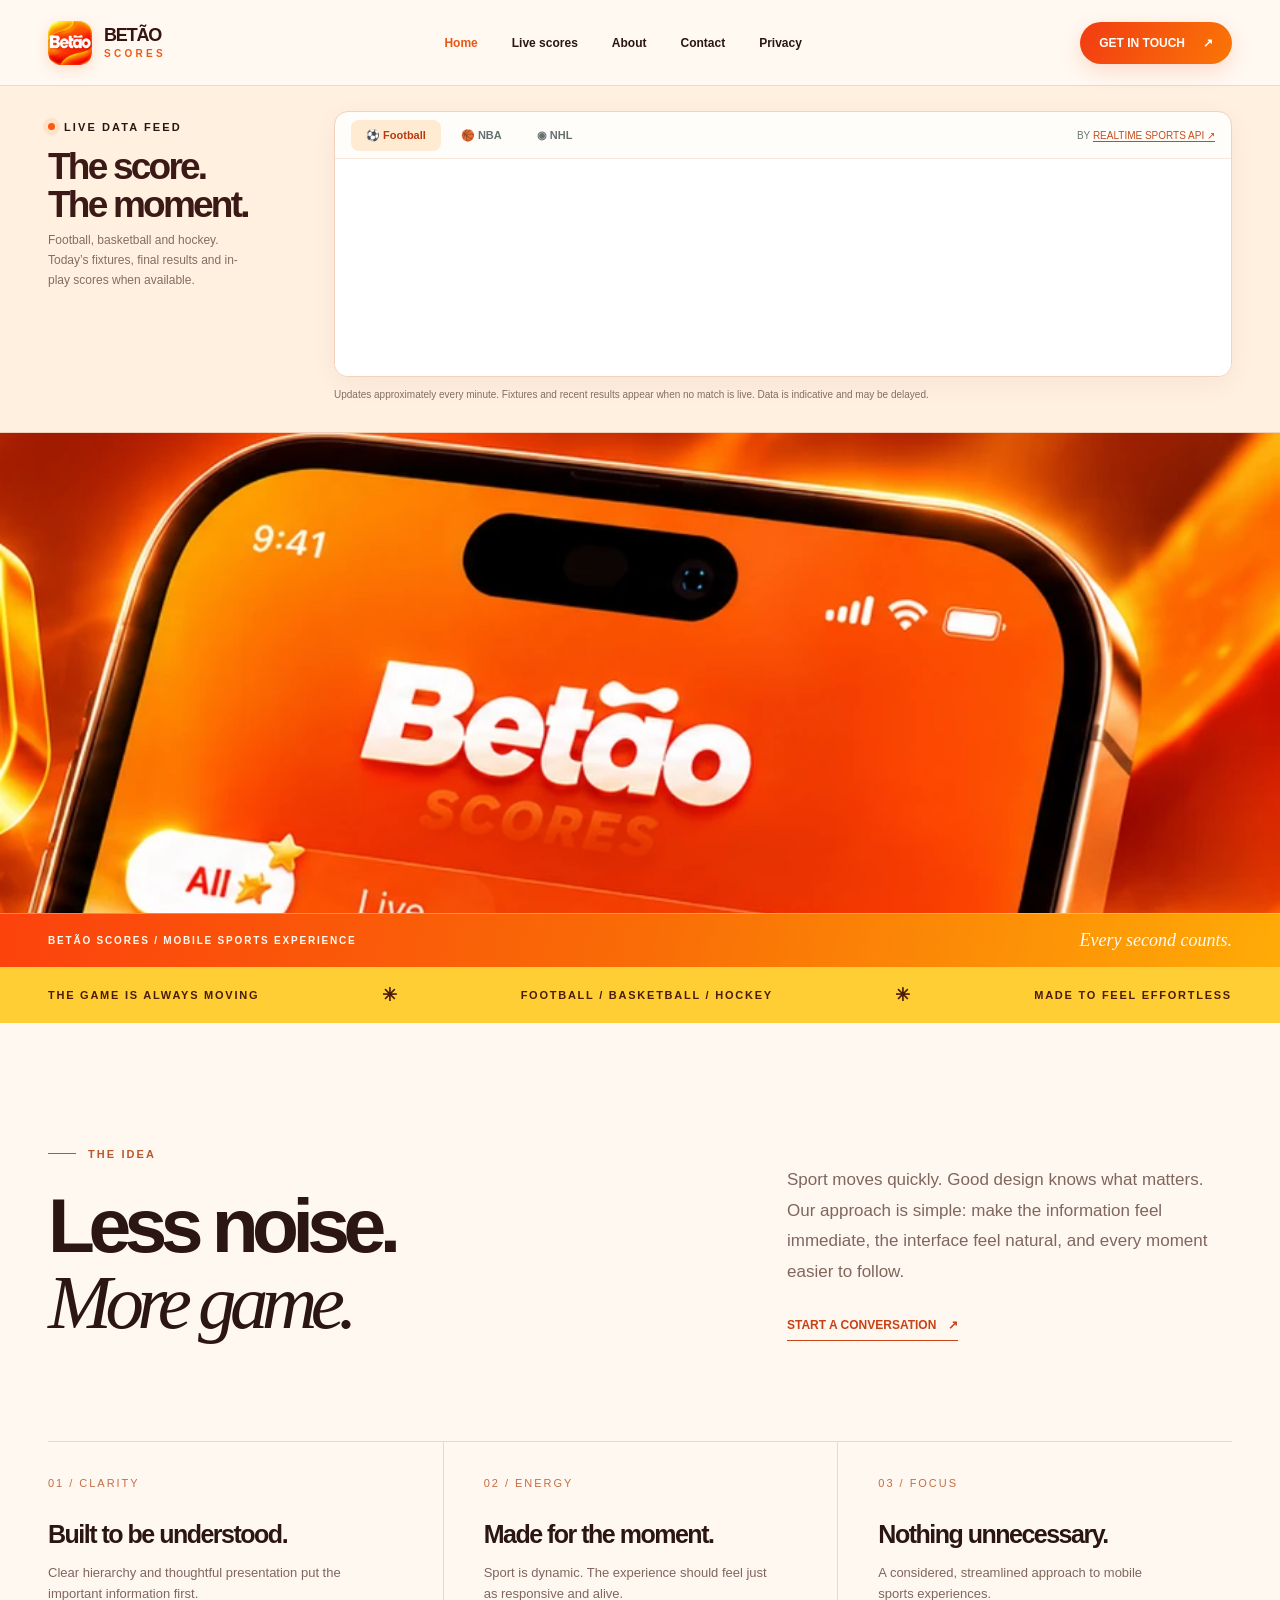
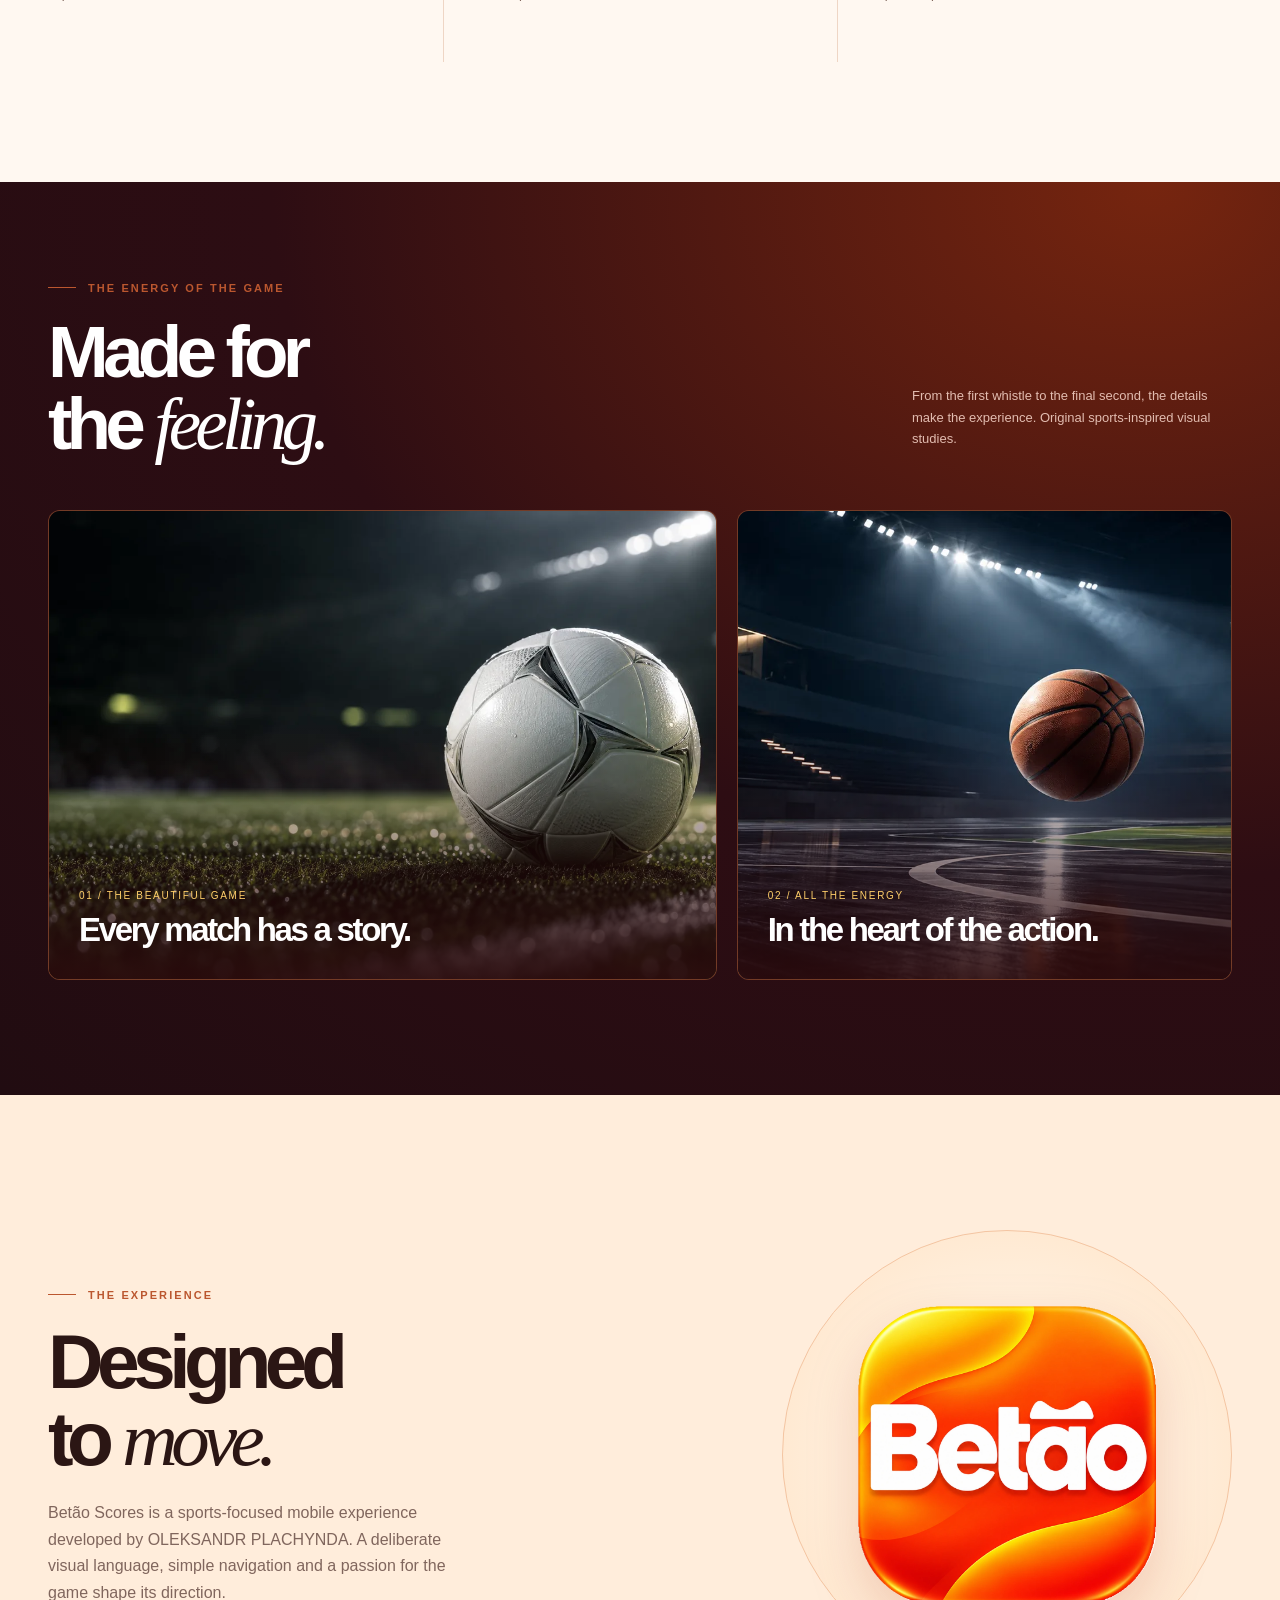
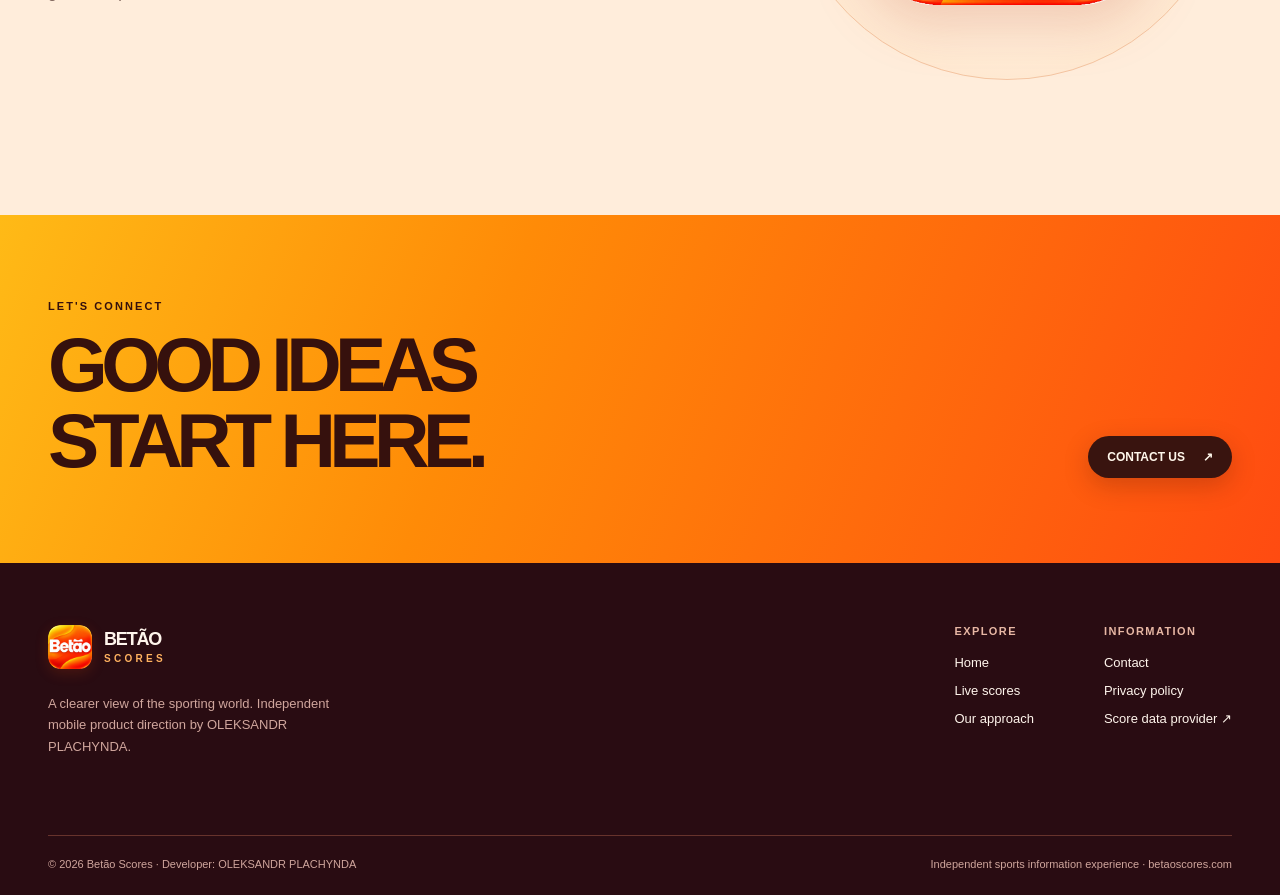
==== index.html @ 9a90d09e "Add files via upload" ====
<!DOCTYPE html>

<html lang="en"><head><meta charset="utf-8"/><meta content="width=device-width,initial-scale=1" name="viewport"/><meta content="#fff5e8" name="theme-color"/><meta content="Betão Scores is a mobile-first sports information experience. Follow football, basketball and hockey scores in a clean, considered interface." name="description"/><meta content="website" property="og:type"/><meta content="Betão Scores — Every Second Counts" property="og:title"/><meta content="Betão Scores is a mobile-first sports information experience. Follow football, basketball and hockey scores in a clean, considered interface." property="og:description"/><meta content="promo-banner.webp" property="og:image"/><title>Betão Scores — Every Second Counts</title><link href="favicon.png" rel="icon" type="image/png"/><link href="apple-touch-icon.png" rel="apple-touch-icon"/><link href="styles.css" rel="stylesheet"/><script>document.documentElement.classList.add('js-ready')</script><script defer="" src="main.js"></script></head><body><header class="header"><div class="container header-inner"><a aria-label="Betão Scores home" class="brand" href="index.html"><span aria-hidden="true" class="brand-symbol brand-symbol-image"><img alt="" height="44" src="app-icon.webp" width="44"/></span><span class="brand-text">BETÃO<small>SCORES</small></span></a><nav aria-label="Main navigation" class="nav" id="site-nav"><a aria-current="page" href="index.html">Home</a><a href="index.html#live">Live scores</a><a href="index.html#about">About</a><a href="contact.html">Contact</a><a href="privacy.html">Privacy</a></nav><a class="pill-link" href="contact.html">GET IN TOUCH <span aria-hidden="true">↗</span></a><button aria-controls="site-nav" aria-expanded="false" aria-label="Toggle navigation" class="mobile-toggle" type="button">☰</button></div></header><main><section aria-label="Live sports scores" class="scores-section" id="live"><div class="container score-layout"><div class="score-aside"><div><div class="eyebrow"><span aria-hidden="true" class="live-dot"></span>LIVE DATA FEED</div><h2>The score.<br/>The moment.</h2><p>Football, basketball and hockey. Today’s fixtures, final results and in-play scores when available.</p></div></div><div><div class="score-widget" data-score-widget=""><div class="score-widget-top"><div aria-label="Choose a sports league" class="score-tabs" role="group"><button aria-pressed="true" class="score-tab" data-league="football" type="button">⚽ Football</button><button aria-pressed="false" class="score-tab" data-league="basketball" type="button">🏀 NBA</button><button aria-pressed="false" class="score-tab" data-league="hockey" type="button">◉ NHL</button></div><div class="score-provider">BY <a href="https://www.realtimesportsapi.com/" rel="noopener noreferrer" target="_blank">REALTIME SPORTS API ↗</a></div></div><iframe class="score-iframe" loading="eager" referrerpolicy="strict-origin-when-cross-origin" src="https://www.realtimesportsapi.com/embed/scoreboard/premier-league" title="Premier League live scores, fixtures and results"></iframe></div><p class="score-note">Updates approximately every minute. Fixtures and recent results appear when no match is live. Data is indicative and may be delayed.</p></div></div></section><section aria-label="Betão Scores mobile app promotion" aria-labelledby="hero-heading" class="hero hero-branded"><picture class="hero-picture"><source media="(max-width: 600px)" srcset="promo-mobile.webp" type="image/webp"/><img alt="Betão Scores promotional banner with an orange and gold app identity, live football scores on a smartphone, and floating favorite stars" class="hero-banner" fetchpriority="high" height="768" src="promo-banner.webp" width="2048"/></picture><div class="hero-caption"><div class="container hero-caption-inner"><span class="hero-caption-kicker">BETÃO SCORES / MOBILE SPORTS EXPERIENCE</span><span class="hero-caption-text">Every second counts.</span></div></div></section><div class="ticker-strip"><div class="container ticker-inner"><span>THE GAME IS ALWAYS MOVING</span><i aria-hidden="true">✳</i><span>FOOTBALL / BASKETBALL / HOCKEY</span><i aria-hidden="true">✳</i><span>MADE TO FEEL EFFORTLESS</span></div></div><section class="intro" id="about"><div class="container"><div class="intro-grid"><div class="reveal"><div class="eyebrow section-label">THE IDEA</div><h2 class="display-title">Less noise.<br/><em>More game.</em></h2></div><div class="intro-copy reveal"><p>Sport moves quickly. Good design knows what matters. Our approach is simple: make the information feel immediate, the interface feel natural, and every moment easier to follow.</p><a class="text-link" href="contact.html">START A CONVERSATION <span aria-hidden="true">↗</span></a></div></div><div class="feature-grid"><article class="feature reveal"><div class="feature-number">01 / CLARITY</div><h3>Built to be understood.</h3><p>Clear hierarchy and thoughtful presentation put the important information first.</p></article><article class="feature reveal"><div class="feature-number">02 / ENERGY</div><h3>Made for the moment.</h3><p>Sport is dynamic. The experience should feel just as responsive and alive.</p></article><article class="feature reveal"><div class="feature-number">03 / FOCUS</div><h3>Nothing unnecessary.</h3><p>A considered, streamlined approach to mobile sports experiences.</p></article></div></div></section><section class="gallery"><div class="container"><div class="gallery-head"><div class="reveal"><div class="eyebrow section-label">THE ENERGY OF THE GAME</div><h2>Made for<br/>the <i style="font-family:Georgia,serif;font-weight:400">feeling.</i></h2></div><p class="reveal">From the first whistle to the final second, the details make the experience. Original sports-inspired visual studies.</p></div><div class="gallery-grid"><article class="image-card reveal"><img alt="Cinematic close-up of a football under stadium floodlights" height="756" loading="eager" src="football.webp" width="1260"/><div class="image-card-content"><small>01 / THE BEAUTIFUL GAME</small><h3>Every match has a story.</h3></div></article><article class="image-card reveal"><img alt="Basketball suspended above a dark illuminated court" height="756" loading="eager" src="basketball.webp" width="1260"/><div class="image-card-content"><small>02 / ALL THE ENERGY</small><h3>In the heart of the action.</h3></div></article></div></div></section><section class="statement"><div class="container statement-grid"><div class="reveal"><div class="eyebrow section-label">THE EXPERIENCE</div><h2>Designed<br/>to <i style="font-family:Georgia,serif;font-weight:400">move.</i></h2><p>Betão Scores is a sports-focused mobile experience developed by OLEKSANDR PLACHYNDA. A deliberate visual language, simple navigation and a passion for the game shape its direction.</p></div><div aria-hidden="true" class="statement-circle statement-app-icon"><img alt="Betão Scores app icon" height="1024" loading="lazy" src="app-icon.webp" width="1024"/></div></div></section><section class="cta"><div class="container cta-inner"><div><div class="eyebrow">LET'S CONNECT</div><h2>GOOD IDEAS<br/>START HERE.</h2></div><a class="pill-link" href="contact.html">CONTACT US <span aria-hidden="true">↗</span></a></div></section></main><footer class="footer"><div class="container"><div class="footer-top"><div><a aria-label="Betão Scores home" class="brand" href="index.html"><span aria-hidden="true" class="brand-symbol brand-symbol-image"><img alt="" height="44" src="app-icon.webp" width="44"/></span><span class="brand-text">BETÃO<small>SCORES</small></span></a><p class="footer-desc">A clearer view of the sporting world. Independent mobile product direction by OLEKSANDR PLACHYNDA.</p></div><div class="footer-links"><div><strong>Explore</strong><a href="index.html">Home</a><a href="index.html#live">Live scores</a><a href="index.html#about">Our approach</a></div><div><strong>Information</strong><a href="contact.html">Contact</a><a href="privacy.html">Privacy policy</a><a href="https://www.realtimesportsapi.com/" rel="noopener noreferrer" target="_blank">Score data provider ↗</a></div></div></div><div class="footer-bottom"><span>© 2026 Betão Scores · Developer: OLEKSANDR PLACHYNDA</span><span>Independent sports information experience · betaoscores.com</span></div></div></footer></body></html>
---- styles.css ----
:root{--paper:#f3f4ef;--white:#fff;--ink:#10191c;--muted:#596466;--line:#d9ded9;--lime:#d3f66a;--deep:#0b1519;--serif:Georgia,'Times New Roman',serif;--sans:'Helvetica Neue',Helvetica,Arial,sans-serif;--radius:16px}*{box-sizing:border-box}html{scroll-behavior:smooth}body{margin:0;background:var(--paper);color:var(--ink);font-family:var(--sans);-webkit-font-smoothing:antialiased}img{display:block;width:100%}a{color:inherit;text-decoration:none}button,input,textarea,select{font:inherit}button{cursor:pointer}::selection{background:var(--lime);color:var(--deep)}:focus-visible{outline:3px solid #7d9c2c;outline-offset:4px}p{line-height:1.65}.container{width:min(1420px,calc(100% - 96px));margin-inline:auto}.eyebrow{font-size:11px;font-weight:750;letter-spacing:.19em;text-transform:uppercase}.section-label{display:flex;align-items:center;gap:12px;color:#52605e}.section-label:before{content:'';width:28px;height:1px;background:currentColor}.header{position:relative;z-index:30;background:var(--paper);border-bottom:1px solid var(--line)}.header-inner{height:85px;display:flex;align-items:center;justify-content:space-between;gap:30px}.brand{display:inline-flex;align-items:center;gap:12px;flex-shrink:0}.brand-symbol{width:38px;height:38px;background:var(--ink);border-radius:11px;color:var(--lime);display:grid;place-items:center;font-size:24px;font-weight:850;letter-spacing:-.13em;padding-right:4px}.brand-text{font-weight:850;font-size:18px;line-height:.9;letter-spacing:-.075em}.brand-text small{display:block;font-size:10px;font-weight:700;letter-spacing:.33em;margin-top:6px}.nav{display:flex;align-items:center;gap:34px}.nav a{font-size:12px;font-weight:700;transition:opacity .2s}.nav a:hover,.nav a[aria-current=page]{opacity:.55}.pill-link{display:inline-flex;align-items:center;justify-content:center;gap:18px;padding:14px 19px;border-radius:99px;background:var(--ink);color:var(--white);font-size:12px;font-weight:750;transition:transform .25s,background .25s}.pill-link:hover{background:#2e3b3b;transform:translateY(-2px)}.pill-link.light{background:var(--lime);color:var(--deep)}.pill-link.light:hover{background:#e0ffa0}.mobile-toggle{display:none;background:none;border:0;font-size:23px;color:var(--ink)}.scores-section{padding:25px 0 28px;background:#e9ece6;border-bottom:1px solid var(--line)}.score-layout{display:grid;grid-template-columns:260px minmax(0,1fr);gap:26px;align-items:stretch}.score-aside{padding:10px 0;display:flex;flex-direction:column;align-items:flex-start;justify-content:space-between}.score-aside h2{font-size:37px;line-height:1.02;letter-spacing:-.075em;margin:15px 0 8px}.score-aside p{font-size:12px;color:var(--muted);max-width:210px;margin:0}.live-dot{display:inline-block;width:7px;height:7px;background:#91c523;border-radius:50%;box-shadow:0 0 0 4px rgba(145,197,35,.13);margin-right:9px;vertical-align:1px;animation:pulse 2s infinite}.score-widget{min-width:0;border:1px solid #d4dad2;border-radius:14px;background:#fff;overflow:hidden;box-shadow:0 6px 30px rgba(19,31,30,.04)}.score-widget-top{height:47px;padding:0 16px;display:flex;align-items:center;justify-content:space-between;gap:8px;border-bottom:1px solid #e4e7e2}.score-tabs{display:flex;align-items:center;gap:5px}.score-tab{border:0;background:transparent;padding:9px 15px;border-radius:8px;color:#66706e;font-size:11px;font-weight:750;white-space:nowrap}.score-tab[aria-pressed=true]{background:#e7f3c5;color:#17250d}.score-provider{font-size:10px;color:#6c7673;white-space:nowrap}.score-provider a{text-decoration:underline;text-underline-offset:2px}.score-iframe{display:block;width:100%;height:217px;border:0;background:#fff;color-scheme:light}.score-note{font-size:10px;color:#687370;margin:10px 0 0}.score-compact{padding:12px 0}.score-compact .score-layout{grid-template-columns:185px minmax(0,1fr);gap:24px;align-items:center}.score-compact .score-aside{padding:0;justify-content:center}.score-compact .score-aside h2{font-size:25px;margin:7px 0 0}.score-compact .score-aside p,.score-compact .score-note{display:none}.score-compact .score-iframe{height:92px}.score-compact .score-widget-top{height:39px}.score-compact .score-tab{padding:6px 12px}.hero{background:var(--deep);color:#fff;position:relative;overflow:hidden;min-height:680px;display:flex;align-items:flex-end;isolation:isolate}.hero:before{content:'';position:absolute;inset:0;background:url('stadium.webp') center 49%/cover no-repeat;z-index:-2;transform:scale(1.02);animation:hero-in 1.8s cubic-bezier(.2,.8,.2,1) both}.hero:after{content:'';position:absolute;inset:0;z-index:-1;background:linear-gradient(90deg,rgba(5,14,18,.94) 0%,rgba(5,14,18,.56) 53%,rgba(5,14,18,.14) 100%),linear-gradient(0deg,rgba(4,13,17,.9),transparent 52%)}.hero-inner{padding-top:100px;padding-bottom:85px}.hero-tag{display:flex;align-items:center;gap:12px;color:#d7efaf;font-size:11px;letter-spacing:.2em;font-weight:750}.hero-tag span{display:inline-block;width:24px;height:1px;background:var(--lime)}.hero h1{font-size:clamp(70px,9.1vw,150px);font-weight:780;letter-spacing:-.092em;line-height:.86;max-width:1200px;margin:30px 0 38px}.hero h1 em{font-family:var(--serif);font-weight:400;letter-spacing:-.07em;color:var(--lime)}.hero-bottom{display:flex;align-items:end;justify-content:space-between;gap:30px}.hero-copy{max-width:450px;font-size:16px;line-height:1.7;color:#c8d0ce;margin:0}.hero-count{font-size:11px;letter-spacing:.12em;color:#b2bfbc;text-align:right}.hero-count strong{display:block;font-size:35px;color:#fff;letter-spacing:-.07em}.ticker-strip{background:var(--lime);padding:17px 0;overflow:hidden}.ticker-inner{display:flex;justify-content:space-between;align-items:center;gap:20px;font-size:11px;font-weight:800;letter-spacing:.16em;text-transform:uppercase}.ticker-inner span{white-space:nowrap}.ticker-inner i{font-size:18px;font-style:normal}.intro{padding:125px 0 120px}.intro-grid{display:grid;grid-template-columns:1.12fr .88fr;gap:10%;align-items:end}.display-title{font-size:clamp(48px,6vw,94px);line-height:.99;letter-spacing:-.085em;font-weight:700;margin:27px 0 0}.display-title em{font-family:var(--serif);font-weight:400}.intro-copy{max-width:445px;margin-left:auto}.intro-copy p{font-size:17px;line-height:1.8;color:#5a6463;margin:0 0 27px}.text-link{display:inline-flex;align-items:center;gap:12px;border-bottom:1px solid currentColor;padding-bottom:8px;font-weight:750;font-size:12px;transition:gap .25s}.text-link:hover{gap:22px}.feature-grid{margin-top:100px;display:grid;grid-template-columns:repeat(3,1fr);border-top:1px solid #cbd2cb}.feature{padding:35px 45px 10px 0;min-height:220px}.feature+.feature{border-left:1px solid #cbd2cb;padding-left:40px}.feature-number{font-size:11px;letter-spacing:.18em;color:#7a8580}.feature h3{font-size:25px;letter-spacing:-.06em;margin:31px 0 11px}.feature p{font-size:13px;color:#65706c;max-width:300px}.gallery{background:#0e1a1d;color:white;padding:100px 0 115px}.gallery-head{display:flex;justify-content:space-between;align-items:end;gap:40px;margin-bottom:48px}.gallery-head h2{font-size:clamp(45px,5.7vw,82px);letter-spacing:-.08em;line-height:1;margin:22px 0 0}.gallery-head p{max-width:320px;color:#a8b7b5;font-size:13px}.gallery-grid{display:grid;grid-template-columns:1.35fr 1fr;gap:20px}.image-card{position:relative;overflow:hidden;border-radius:12px;min-height:470px;background:#19292c}.image-card img{height:100%;object-fit:cover;transition:transform .8s cubic-bezier(.2,.7,.2,1)}.image-card:hover img{transform:scale(1.055)}.image-card:after{content:'';position:absolute;inset:0;background:linear-gradient(0deg,rgba(4,13,17,.78),transparent 45%);pointer-events:none}.image-card-content{position:absolute;left:30px;bottom:30px;z-index:1}.image-card-content small{font-size:10px;letter-spacing:.17em;color:#d0f28a}.image-card-content h3{font-size:33px;letter-spacing:-.07em;margin:8px 0 0}.statement{padding:135px 0;background:#e9ede7}.statement-grid{display:grid;grid-template-columns:1fr 1fr;gap:10%;align-items:center}.statement h2{font-size:clamp(50px,6vw,94px);line-height:1;letter-spacing:-.085em;margin:22px 0}.statement p{font-size:16px;max-width:420px;color:#5b6763}.statement-circle{margin-left:auto;width:min(100%,450px);aspect-ratio:1;border:1px solid #bcc7b9;border-radius:50%;display:grid;place-items:center;position:relative}.statement-circle:before{content:'';position:absolute;inset:10%;border:1px solid #bcc7b9;border-radius:50%}.statement-circle span{font-size:clamp(105px,17vw,240px);font-weight:750;letter-spacing:-.15em;line-height:1;color:#1d2b2b;transform:translateX(-.05em)}.cta{background:var(--lime);padding:85px 0}.cta-inner{display:flex;justify-content:space-between;align-items:end;gap:35px}.cta h2{font-size:clamp(45px,6vw,87px);letter-spacing:-.085em;line-height:.98;margin:15px 0 0}.footer{background:#0b1519;color:#f3f5ed;padding:62px 0 25px}.footer-top{display:flex;justify-content:space-between;gap:50px;align-items:start;padding-bottom:65px}.footer .brand-symbol{background:var(--lime);color:var(--deep)}.footer .brand-text{color:#fff}.footer-desc{color:#96a5a2;font-size:13px;max-width:290px;margin-top:20px}.footer-links{display:flex;gap:70px}.footer-links div{display:grid;gap:13px}.footer-links strong{font-size:11px;letter-spacing:.13em;color:#a2b2af;text-transform:uppercase;margin-bottom:5px}.footer-links a{font-size:13px}.footer-links a:hover{color:var(--lime)}.footer-bottom{border-top:1px solid #2d3b3d;padding-top:22px;display:flex;justify-content:space-between;gap:15px;font-size:11px;color:#91a09e}.contact-main{padding:66px 0 120px}.contact-grid{display:grid;grid-template-columns:.95fr 1.05fr;gap:8%;align-items:start}.contact-lead h1{font-size:clamp(65px,8vw,120px);line-height:.9;letter-spacing:-.095em;margin:25px 0}.contact-lead h1 em{font-family:var(--serif);font-weight:400}.contact-lead>p{font-size:16px;max-width:410px;color:#5e6965}.contact-info{margin-top:80px;border-top:1px solid #cbd1c9;padding-top:25px}.contact-info p{font-size:13px;max-width:350px;color:#626c68}.contact-form{background:#fff;border:1px solid #dce2d9;border-radius:16px;padding:38px;box-shadow:0 18px 60px rgba(10,28,23,.045)}.form-heading{display:flex;justify-content:space-between;align-items:center;margin-bottom:25px}.form-heading h2{font-size:25px;letter-spacing:-.06em;margin:0}.form-heading span{font-size:10px;color:#84918b}.field{margin:0 0 21px}.field label{display:block;font-size:11px;font-weight:750;margin-bottom:9px}.field input,.field textarea,.field select{width:100%;border:1px solid #d5ddd3;background:#f8f9f5;border-radius:8px;padding:15px 16px;font-size:14px;color:var(--ink);outline:none;transition:border .2s,box-shadow .2s}.field input:focus,.field textarea:focus,.field select:focus{border-color:#719728;box-shadow:0 0 0 3px #d6ef9e}.field textarea{resize:vertical;min-height:145px}.field input::placeholder,.field textarea::placeholder{color:#9aa59f}.form-actions{display:flex;gap:10px;flex-wrap:wrap}.action-btn{border:0;border-radius:9px;background:var(--ink);color:#fff;padding:16px 23px;font-size:12px;font-weight:750}.action-btn:hover{background:#344344}.action-btn.secondary{background:#eaf0e4;color:#172323}.form-explain{font-size:11px;color:#67746d;line-height:1.65;margin:17px 0 0}.form-status{font-size:12px;font-weight:700;min-height:18px;margin:10px 0 0}.contact-art{position:relative;min-height:330px;overflow:hidden;border-radius:12px;margin-top:90px}.contact-art img{height:330px;object-fit:cover;object-position:center}.contact-art span{position:absolute;left:26px;bottom:25px;color:white;font-size:11px;letter-spacing:.15em;font-weight:750}.policy-hero{background:#e7ece5;padding:94px 0 85px;border-bottom:1px solid #d5dcd2}.policy-hero h1{font-size:clamp(58px,8vw,116px);letter-spacing:-.09em;line-height:.94;margin:22px 0}.policy-hero p{max-width:630px;font-size:17px;color:#5b6761}.policy-date{font-size:11px;letter-spacing:.08em;color:#64716a;margin-top:35px}.policy-grid{display:grid;grid-template-columns:260px minmax(0,1fr);gap:9%;padding:75px 0 130px}.policy-nav{position:sticky;top:30px;align-self:start;display:grid;gap:16px;border-left:1px solid #cbd3c8;padding-left:24px}.policy-nav a{font-size:12px;color:#62716b}.policy-nav a:hover{color:#17231f}.policy-body{max-width:760px}.policy-body section{padding-bottom:34px;margin-bottom:36px;border-bottom:1px solid #d4dbd2;scroll-margin-top:30px}.policy-body h2{font-size:26px;letter-spacing:-.06em;margin:0 0 18px}.policy-body p,.policy-body li{font-size:14px;color:#4d5c56;line-height:1.9}.policy-body ul{padding-left:20px}.policy-body a{text-decoration:underline;text-underline-offset:3px}.policy-highlight{background:#e4ebdd;padding:22px 25px;border-left:3px solid #93bd45;border-radius:0 10px 10px 0}.policy-highlight p{margin:0}.reveal{opacity:1;transform:none}@media (prefers-reduced-motion:no-preference){.js-ready .reveal{opacity:0;transform:translateY(26px);transition:opacity .8s ease,transform .8s cubic-bezier(.2,.7,.2,1)}.js-ready .reveal.visible{opacity:1;transform:none}}@keyframes pulse{50%{box-shadow:0 0 0 7px rgba(145,197,35,.05)}}@keyframes hero-in{from{transform:scale(1.08);opacity:.55}to{transform:scale(1.02);opacity:1}}@media(max-width:1050px){.container{width:min(100% - 56px,1420px)}.nav{gap:20px}.score-layout{grid-template-columns:215px 1fr}.score-aside h2{font-size:32px}.hero{min-height:620px}.feature{padding-right:24px}.feature+.feature{padding-left:24px}.contact-grid{gap:5%}.policy-grid{gap:5%}}@media(max-width:760px){.container{width:calc(100% - 38px)}.header-inner{height:70px}.brand-symbol{width:34px;height:34px}.brand-text{font-size:16px}.mobile-toggle{display:block}.nav{display:none;position:absolute;top:70px;left:0;right:0;background:var(--paper);padding:20px;flex-direction:column;align-items:stretch;gap:0;border-bottom:1px solid var(--line);box-shadow:0 14px 22px rgba(0,0,0,.08)}.nav.open{display:flex}.nav a{padding:14px 0}.header .pill-link{display:none}.scores-section{padding:16px 0}.score-layout,.score-compact .score-layout{grid-template-columns:1fr;gap:13px}.score-aside{padding:0;display:flex;flex-direction:row;align-items:center;justify-content:space-between}.score-aside h2,.score-compact .score-aside h2{font-size:23px;margin:0}.score-aside p{display:none}.score-compact .score-aside .eyebrow{display:none}.score-widget-top{padding:0 9px}.score-provider{font-size:9px}.score-tab{padding:8px 10px}.score-iframe{height:170px}.score-compact .score-iframe{height:82px}.score-compact .score-widget-top{height:36px}.score-compact .score-layout{gap:9px}.score-compact .score-aside h2{font-size:19px}.hero{min-height:575px}.hero-inner{padding-top:90px;padding-bottom:50px}.hero h1{font-size:clamp(66px,13vw,105px);margin:25px 0}.hero-bottom{align-items:start;flex-direction:column}.hero-copy{font-size:14px}.hero-count{display:none}.ticker-inner{font-size:9px}.ticker-inner span:nth-of-type(3){display:none}.intro{padding:75px 0}.intro-grid,.statement-grid,.contact-grid,.policy-grid{grid-template-columns:1fr;gap:30px}.display-title{font-size:clamp(55px,11vw,85px)}.intro-copy{margin:0}.intro-copy p{font-size:15px}.feature-grid{grid-template-columns:1fr;margin-top:50px}.feature,.feature+.feature{padding:25px 0;border-left:0;border-bottom:1px solid #cbd2cb;min-height:unset}.feature h3{margin:14px 0 5px}.gallery{padding:70px 0}.gallery-head{display:block}.gallery-head h2{font-size:55px}.gallery-grid{grid-template-columns:1fr}.image-card{min-height:300px;height:340px}.statement{padding:75px 0}.statement-circle{margin:20px auto 0;width:min(320px,90%)}.cta{padding:65px 0}.cta-inner{align-items:start;flex-direction:column}.cta h2{font-size:55px}.footer-top,.footer-bottom{flex-direction:column;gap:25px}.footer-links{gap:55px}.contact-main{padding:45px 0 85px}.contact-lead h1{font-size:78px}.contact-info{margin-top:35px}.contact-form{padding:23px}.contact-art{margin-top:35px;min-height:230px}.contact-art img{height:240px}.policy-hero{padding:70px 0 65px}.policy-hero h1{font-size:70px}.policy-grid{padding:50px 0 80px}.policy-nav{position:static;display:flex;overflow-x:auto;white-space:nowrap;border-left:0;border-bottom:1px solid var(--line);padding:0 0 15px;gap:20px}.policy-body h2{font-size:23px}}@media(max-width:390px){.score-provider{display:none}.hero h1{font-size:63px}.contact-lead h1{font-size:68px}.score-tab{font-size:10px}.footer-links{gap:28px}}@media(prefers-reduced-motion:reduce){*,*:before,*:after{animation:none!important;transition:none!important;scroll-behavior:auto!important}}


/* BETÃO SCORES — official orange / gold visual identity, adapted from supplied assets */
:root {
  --paper:#fff7ed;
  --white:#fffdf9;
  --ink:#2b1614;
  --muted:#806660;
  --line:#f1dccc;
  --lime:#ffbd24;
  --deep:#2a0c11;
  --radius:18px;
}
body { background:var(--paper); }
::selection { background:#ffca23; color:#321313; }
:focus-visible { outline-color:#f05a13; }
.header { background:#fff9f2; border-bottom:1px solid #f1d7c5; }
.brand-symbol-image { width:44px;height:44px;border-radius:12px;background:transparent;padding:0;overflow:hidden;box-shadow:0 4px 14px rgba(244,80,9,.17); }
.brand-symbol-image img { display:block;width:100%;height:100%;object-fit:cover; }
.brand-text { color:#37140f;letter-spacing:-.065em; }
.brand-text small { color:#ed5c16; }
.nav a:hover,.nav a[aria-current=page] { color:#e95613;opacity:1; }
.pill-link { background:linear-gradient(115deg,#f23b13,#fa7606);box-shadow:0 7px 21px rgba(237,71,13,.17); }
.pill-link:hover { background:linear-gradient(115deg,#dd2e0e,#ec5905); }
.pill-link.light { background:#ffd348;color:#3a150e; }
.pill-link.light:hover { background:#ffdf74; }
.scores-section { background:#fff0df;border-bottom-color:#f0d2bc; }
.score-aside h2 { color:#3b1916; }
.score-aside p,.score-note { color:#856d64; }
.live-dot { background:#ff5814;box-shadow:0 0 0 5px rgba(255,105,15,.10); }
.score-widget { background:#fffdfa;border:1px solid #f1d2bc;box-shadow:0 7px 28px rgba(118,43,19,.055); }
.score-widget-top { border-bottom:1px solid #f7e6da; }
.score-tab[aria-pressed=true] { background:#ffead2;color:#b93910; }
.score-tab:hover { background:#fff0df; }
.score-provider a { color:#c54c1c; }
.hero.hero-branded { display:block;min-height:0;background:#fa490a;overflow:hidden;position:relative;isolation:auto; }
.hero.hero-branded::before,.hero.hero-branded::after { display:none; }
.hero-banner { display:block;width:100%;height:auto;aspect-ratio:8/3;object-fit:cover;object-position:center; }
.hero-caption { background:linear-gradient(100deg,#fc420d,#f96c06 50%,#ffab06);color:#fff9ef;border-top:1px solid rgba(255,255,255,.3); }
.hero-caption-inner { display:flex;justify-content:space-between;align-items:center;gap:18px;padding-top:16px;padding-bottom:16px; }
.hero-caption-kicker { font-size:10px;font-weight:800;letter-spacing:.18em; }
.hero-caption-text { font-family:Georgia,serif;font-size:18px;font-style:italic; }
.ticker-strip { background:#ffcd34;color:#4a1c0e; }
.section-label { color:#bb572f; }
.intro { background:#fff8f1; }
.intro-copy p,.feature p,.statement p { color:#80665d; }
.feature-grid { border-top-color:#efd6c5; }
.feature+.feature { border-left-color:#efd6c5; }
.feature-number { color:#c56d44; }
.text-link { color:#c74215; }
.gallery { background:radial-gradient(ellipse at 90% 0%,#76250f 0%,#2d0d13 54%,#210c11 100%); }
.gallery-head p { color:#e2bcb0; }
.image-card { background:#4c1b1a;border:1px solid rgba(255,174,83,.22); }
.image-card:after { background:linear-gradient(0deg,rgba(43,10,12,.92),transparent 55%); }
.image-card-content small { color:#ffcf6a; }
.statement { background:#ffeddb; }
.statement-circle { border-color:#f2bb92; }
.statement-circle::before { border-color:#f2bb92; }
.statement-app-icon { padding:14%;border-color:#f4c5a2;background:radial-gradient(circle,#fff9f0 10%,#ffe2c4 100%); }
.statement-app-icon::before { display:none; }
.statement-app-icon img { width:100%;height:100%;object-fit:contain;border-radius:24%;filter:drop-shadow(0 20px 25px rgba(186,55,13,.20)); }
.cta { background:linear-gradient(112deg,#ffba16 0%,#ff8b07 38%,#ff4b11 100%);color:#36110d; }
.cta .pill-link { background:#39140f;color:#fff7eb;box-shadow:0 8px 24px rgba(83,23,8,.25); }
.cta .pill-link:hover { background:#632114; }
.footer { background:#290c12;color:#fff5ec; }
.footer .brand-symbol { background:transparent; }
.footer .brand-text { color:#fff5ec; }
.footer .brand-text small { color:#ffb260; }
.footer-desc,.footer-bottom { color:#d0a69d; }
.footer-links strong { color:#e7b7a4; }
.footer-links a:hover { color:#ffb542; }
.footer-bottom { border-top-color:#67332c; }
.contact-main { background:#fff8f1; }
.contact-lead>p,.contact-info p { color:#80645c; }
.contact-info { border-top-color:#f0d2bd; }
.contact-form { background:#fffdf9;border-color:#f1d7c6;box-shadow:0 18px 60px rgba(120,43,12,.06); }
.field input,.field textarea,.field select { background:#fff9f3;border-color:#efd8c6; }
.field input:focus,.field textarea:focus,.field select:focus { border-color:#f46b24;box-shadow:0 0 0 3px #ffe0bf; }
.field input::placeholder,.field textarea::placeholder { color:#b49a8d; }
.action-btn { background:linear-gradient(115deg,#f34015,#f67a0b); }
.action-btn:hover { background:#cf3b12; }
.action-btn.secondary { background:#ffeddb;color:#74331a; }
.form-explain { color:#896c61; }
.contact-art { background:#fc4d0a;box-shadow:0 14px 38px rgba(132,44,9,.11); }
.contact-art img { object-position:center; }
.contact-art::after { content:'';position:absolute;inset:45% 0 0;background:linear-gradient(0deg,rgba(79,15,8,.72),transparent);pointer-events:none; }
.contact-art span { z-index:1; }
.policy-hero { background:linear-gradient(120deg,#fff5e8 0%,#ffead5 72%,#ffd4a9 100%);border-bottom-color:#f0cdb2;position:relative; }
.policy-brand-icon { width:76px;height:76px;object-fit:cover;border-radius:20px;box-shadow:0 9px 27px rgba(218,78,20,.22);margin-bottom:24px; }
.policy-hero p { color:#785d56; }
.policy-date { color:#a35c40; }
.policy-nav { border-left-color:#e9cbb8; }
.policy-nav a { color:#906b5c; }
.policy-nav a:hover { color:#d64716; }
.policy-body section { border-bottom-color:#efd9c8; }
.policy-body p,.policy-body li { color:#70584f; }
.policy-highlight { background:#fff0df;border-left-color:#ff811b; }
@media (max-width:760px) {
  .brand-symbol-image { width:38px;height:38px;border-radius:11px; }
  .nav { background:#fff9f2;border-bottom-color:#efd7c7; }
  .hero.hero-branded { min-height:0; }
  .hero-banner { width:100%;height:auto;aspect-ratio:8/3;object-fit:cover; }
  .hero-caption-inner { flex-direction:column;align-items:flex-start;gap:6px;padding-top:13px;padding-bottom:13px; }
  .hero-caption-kicker { font-size:9px; }
  .hero-caption-text { font-size:16px; }
  .feature+.feature { border-left:0;border-bottom-color:#efd6c5; }
  .statement-app-icon { width:min(320px,90%); }
  .policy-brand-icon { width:60px;height:60px;border-radius:16px; }
}
@media (max-width:480px) {
  .hero-banner { height:270px;aspect-ratio:auto;object-fit:cover;object-position:72% center; }
  .hero-caption-kicker { font-size:8px;letter-spacing:.12em; }
  .hero-caption-text { font-size:15px; }
}

.hero-picture{display:block;width:100%}
@media(max-width:600px){.hero-banner{height:auto!important;aspect-ratio:900/1465!important;object-fit:contain!important;object-position:center!important}}

@media(max-width:760px){.contact-form{order:1}.contact-lead{order:2}.contact-main{padding-top:22px}}
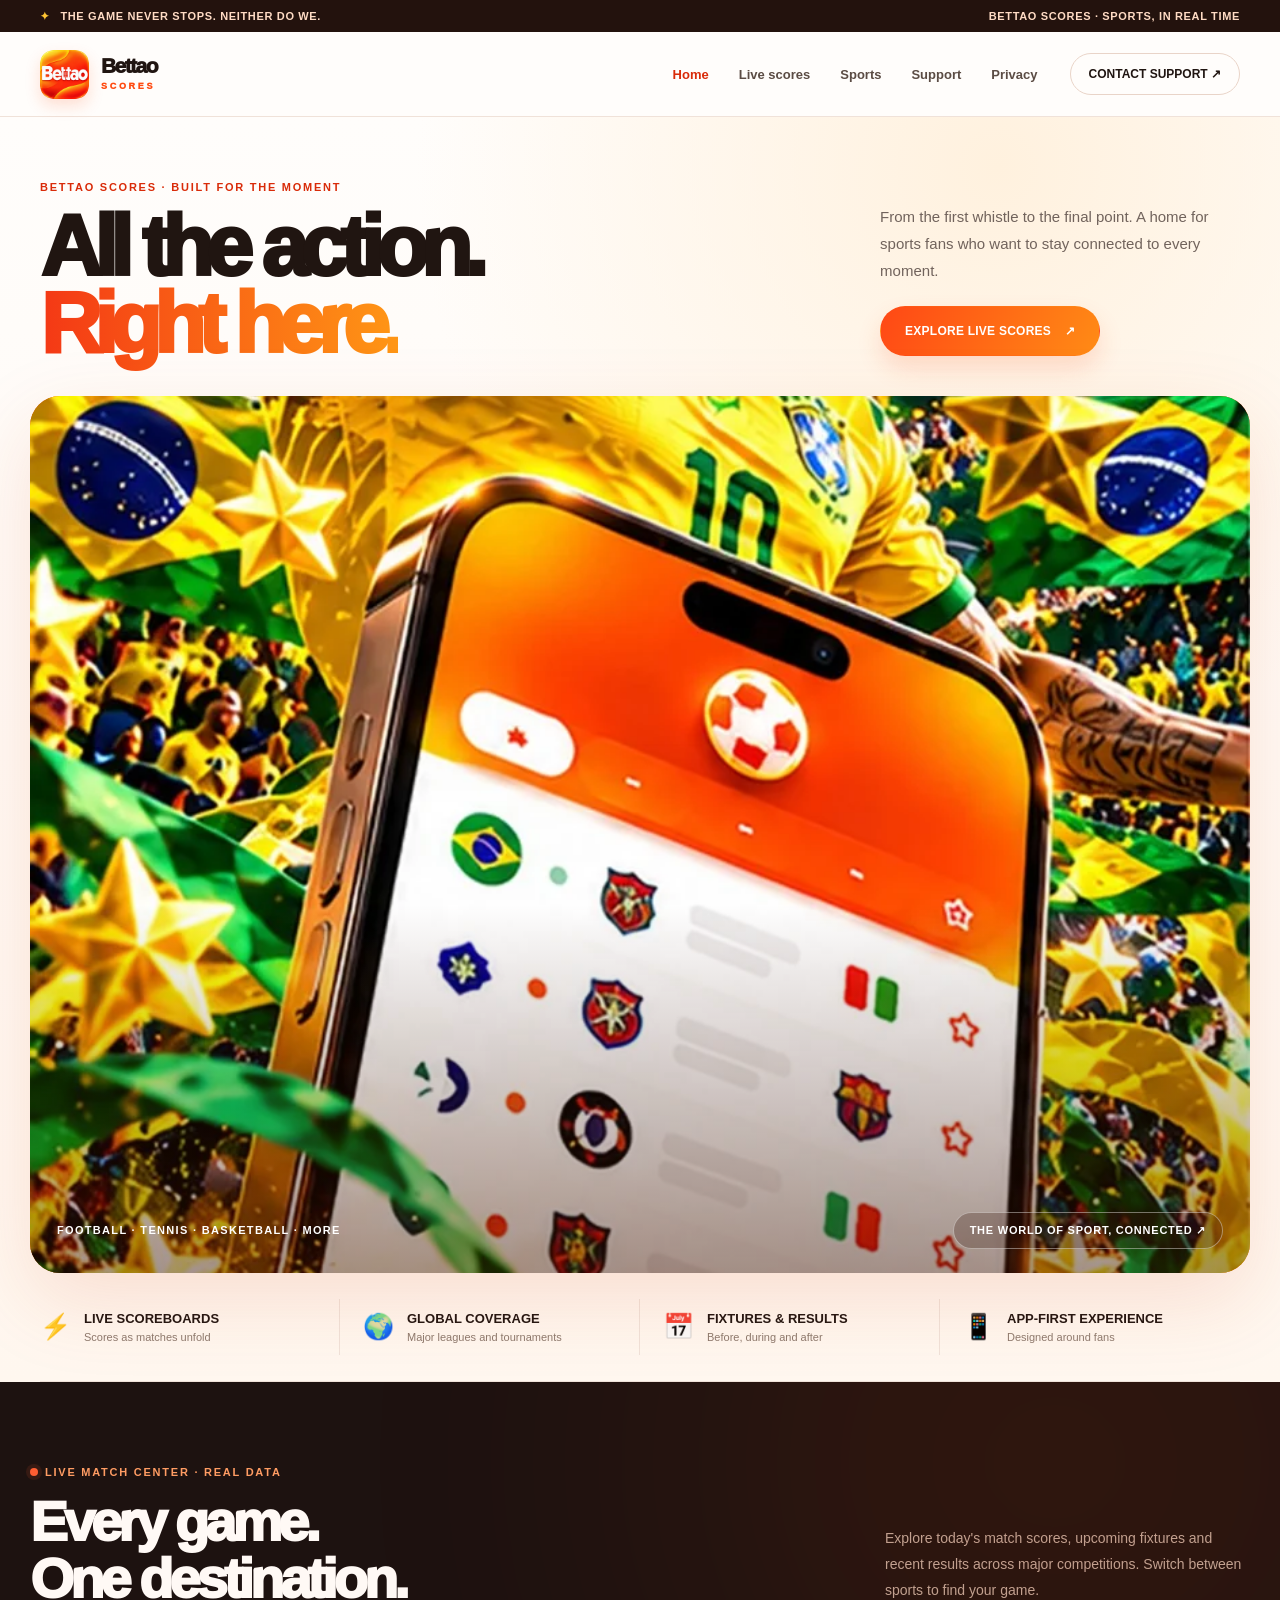
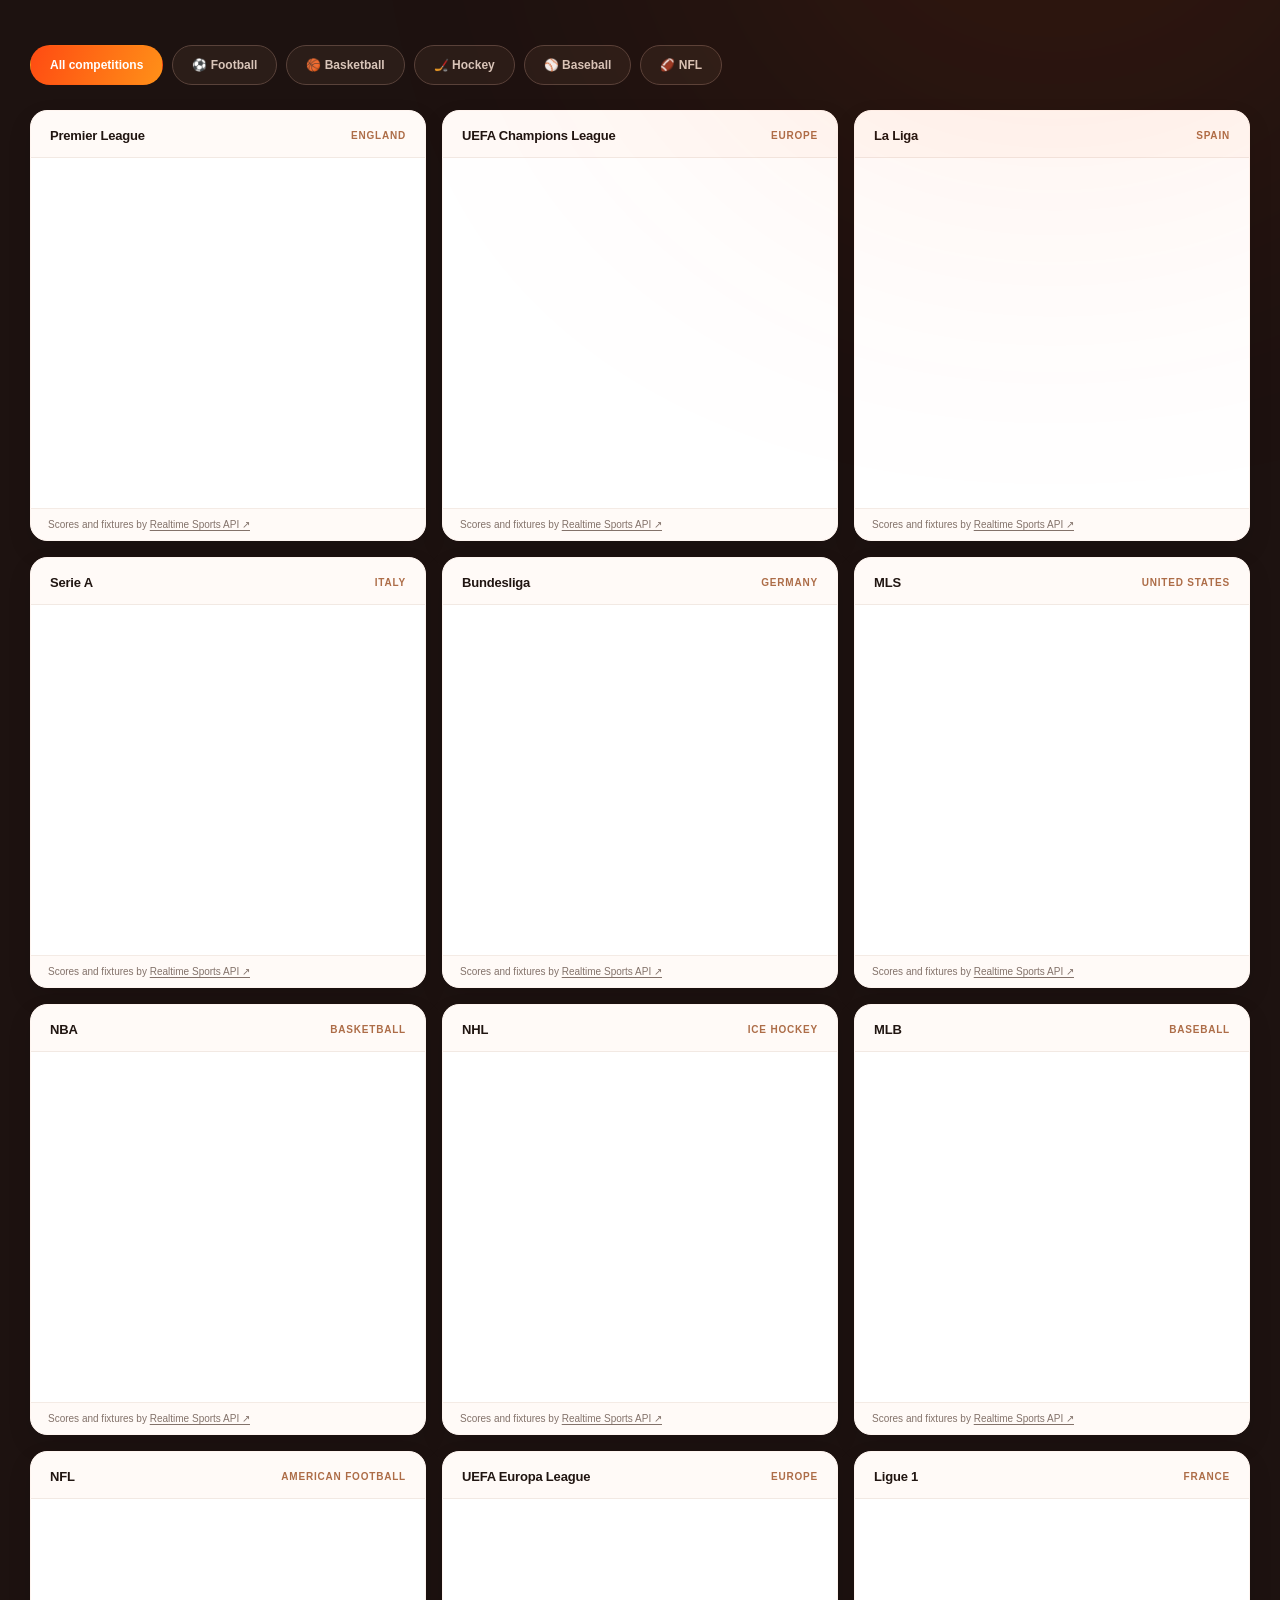
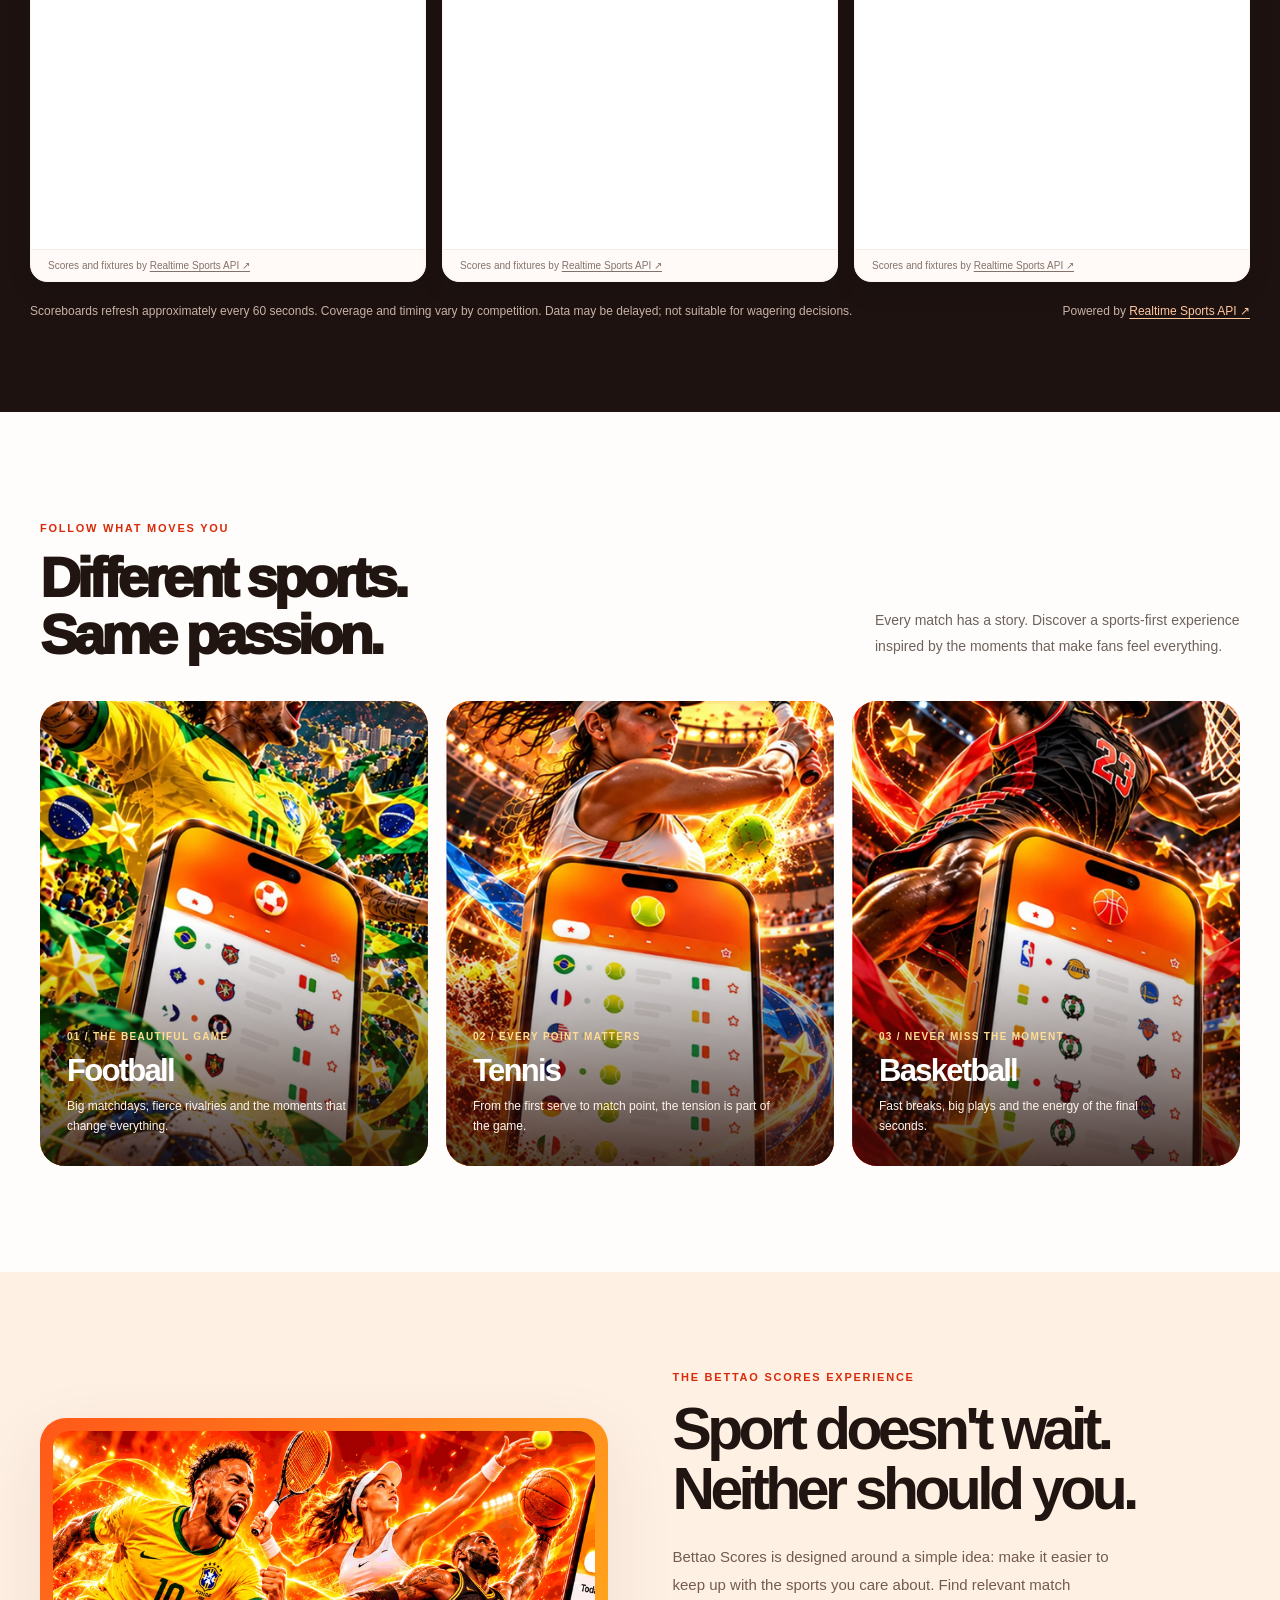
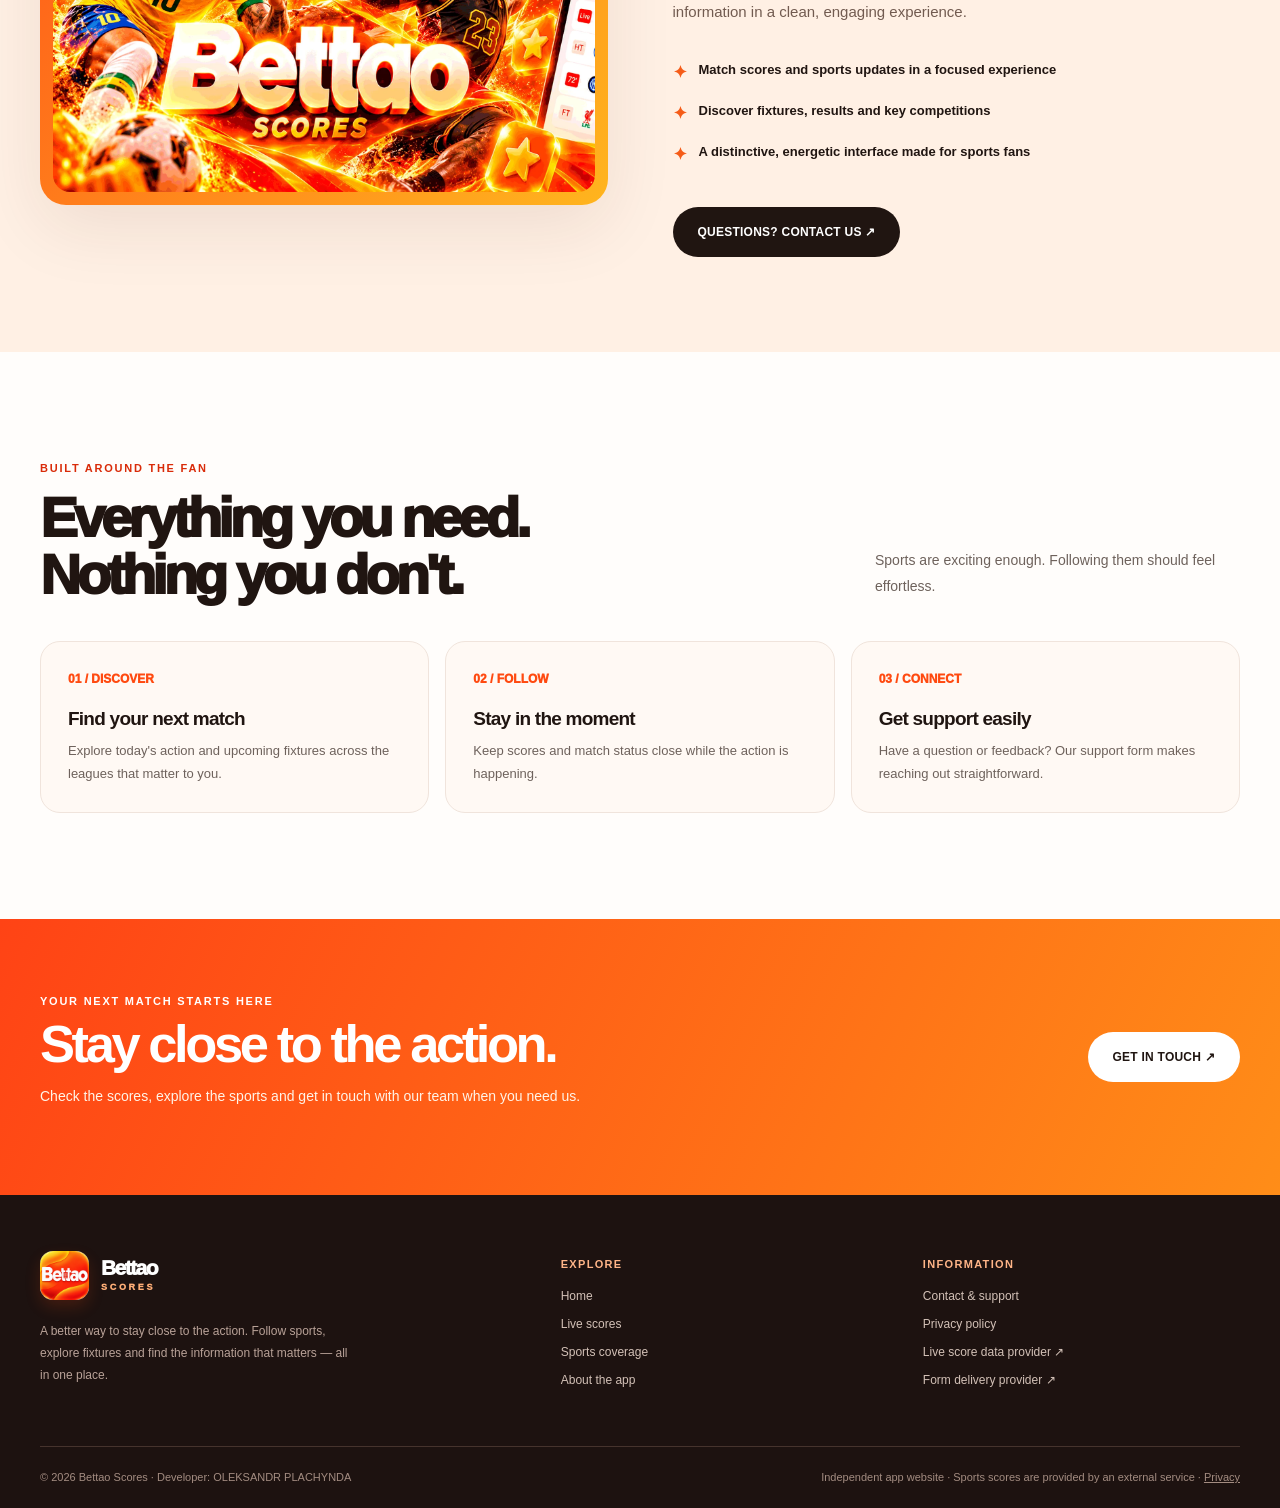
==== commit 14100a68: "Add files via upload" ====
--- a/index.html
+++ b/index.html
@@ -1,3 +1 @@
-<!DOCTYPE html>
-
-<html lang="en"><head><meta charset="utf-8"/><meta content="width=device-width,initial-scale=1" name="viewport"/><meta content="#fff5e8" name="theme-color"/><meta content="Betão Scores is a mobile-first sports information experience. Follow football, basketball and hockey scores in a clean, considered interface." name="description"/><meta content="website" property="og:type"/><meta content="Betão Scores — Every Second Counts" property="og:title"/><meta content="Betão Scores is a mobile-first sports information experience. Follow football, basketball and hockey scores in a clean, considered interface." property="og:description"/><meta content="promo-banner.webp" property="og:image"/><title>Betão Scores — Every Second Counts</title><link href="favicon.png" rel="icon" type="image/png"/><link href="apple-touch-icon.png" rel="apple-touch-icon"/><link href="styles.css" rel="stylesheet"/><script>document.documentElement.classList.add('js-ready')</script><script defer="" src="main.js"></script></head><body><header class="header"><div class="container header-inner"><a aria-label="Betão Scores home" class="brand" href="index.html"><span aria-hidden="true" class="brand-symbol brand-symbol-image"><img alt="" height="44" src="app-icon.webp" width="44"/></span><span class="brand-text">BETÃO<small>SCORES</small></span></a><nav aria-label="Main navigation" class="nav" id="site-nav"><a aria-current="page" href="index.html">Home</a><a href="index.html#live">Live scores</a><a href="index.html#about">About</a><a href="contact.html">Contact</a><a href="privacy.html">Privacy</a></nav><a class="pill-link" href="contact.html">GET IN TOUCH <span aria-hidden="true">↗</span></a><button aria-controls="site-nav" aria-expanded="false" aria-label="Toggle navigation" class="mobile-toggle" type="button">☰</button></div></header><main><section aria-label="Live sports scores" class="scores-section" id="live"><div class="container score-layout"><div class="score-aside"><div><div class="eyebrow"><span aria-hidden="true" class="live-dot"></span>LIVE DATA FEED</div><h2>The score.<br/>The moment.</h2><p>Football, basketball and hockey. Today’s fixtures, final results and in-play scores when available.</p></div></div><div><div class="score-widget" data-score-widget=""><div class="score-widget-top"><div aria-label="Choose a sports league" class="score-tabs" role="group"><button aria-pressed="true" class="score-tab" data-league="football" type="button">⚽ Football</button><button aria-pressed="false" class="score-tab" data-league="basketball" type="button">🏀 NBA</button><button aria-pressed="false" class="score-tab" data-league="hockey" type="button">◉ NHL</button></div><div class="score-provider">BY <a href="https://www.realtimesportsapi.com/" rel="noopener noreferrer" target="_blank">REALTIME SPORTS API ↗</a></div></div><iframe class="score-iframe" loading="eager" referrerpolicy="strict-origin-when-cross-origin" src="https://www.realtimesportsapi.com/embed/scoreboard/premier-league" title="Premier League live scores, fixtures and results"></iframe></div><p class="score-note">Updates approximately every minute. Fixtures and recent results appear when no match is live. Data is indicative and may be delayed.</p></div></div></section><section aria-label="Betão Scores mobile app promotion" aria-labelledby="hero-heading" class="hero hero-branded"><picture class="hero-picture"><source media="(max-width: 600px)" srcset="promo-mobile.webp" type="image/webp"/><img alt="Betão Scores promotional banner with an orange and gold app identity, live football scores on a smartphone, and floating favorite stars" class="hero-banner" fetchpriority="high" height="768" src="promo-banner.webp" width="2048"/></picture><div class="hero-caption"><div class="container hero-caption-inner"><span class="hero-caption-kicker">BETÃO SCORES / MOBILE SPORTS EXPERIENCE</span><span class="hero-caption-text">Every second counts.</span></div></div></section><div class="ticker-strip"><div class="container ticker-inner"><span>THE GAME IS ALWAYS MOVING</span><i aria-hidden="true">✳</i><span>FOOTBALL / BASKETBALL / HOCKEY</span><i aria-hidden="true">✳</i><span>MADE TO FEEL EFFORTLESS</span></div></div><section class="intro" id="about"><div class="container"><div class="intro-grid"><div class="reveal"><div class="eyebrow section-label">THE IDEA</div><h2 class="display-title">Less noise.<br/><em>More game.</em></h2></div><div class="intro-copy reveal"><p>Sport moves quickly. Good design knows what matters. Our approach is simple: make the information feel immediate, the interface feel natural, and every moment easier to follow.</p><a class="text-link" href="contact.html">START A CONVERSATION <span aria-hidden="true">↗</span></a></div></div><div class="feature-grid"><article class="feature reveal"><div class="feature-number">01 / CLARITY</div><h3>Built to be understood.</h3><p>Clear hierarchy and thoughtful presentation put the important information first.</p></article><article class="feature reveal"><div class="feature-number">02 / ENERGY</div><h3>Made for the moment.</h3><p>Sport is dynamic. The experience should feel just as responsive and alive.</p></article><article class="feature reveal"><div class="feature-number">03 / FOCUS</div><h3>Nothing unnecessary.</h3><p>A considered, streamlined approach to mobile sports experiences.</p></article></div></div></section><section class="gallery"><div class="container"><div class="gallery-head"><div class="reveal"><div class="eyebrow section-label">THE ENERGY OF THE GAME</div><h2>Made for<br/>the <i style="font-family:Georgia,serif;font-weight:400">feeling.</i></h2></div><p class="reveal">From the first whistle to the final second, the details make the experience. Original sports-inspired visual studies.</p></div><div class="gallery-grid"><article class="image-card reveal"><img alt="Cinematic close-up of a football under stadium floodlights" height="756" loading="eager" src="football.webp" width="1260"/><div class="image-card-content"><small>01 / THE BEAUTIFUL GAME</small><h3>Every match has a story.</h3></div></article><article class="image-card reveal"><img alt="Basketball suspended above a dark illuminated court" height="756" loading="eager" src="basketball.webp" width="1260"/><div class="image-card-content"><small>02 / ALL THE ENERGY</small><h3>In the heart of the action.</h3></div></article></div></div></section><section class="statement"><div class="container statement-grid"><div class="reveal"><div class="eyebrow section-label">THE EXPERIENCE</div><h2>Designed<br/>to <i style="font-family:Georgia,serif;font-weight:400">move.</i></h2><p>Betão Scores is a sports-focused mobile experience developed by OLEKSANDR PLACHYNDA. A deliberate visual language, simple navigation and a passion for the game shape its direction.</p></div><div aria-hidden="true" class="statement-circle statement-app-icon"><img alt="Betão Scores app icon" height="1024" loading="lazy" src="app-icon.webp" width="1024"/></div></div></section><section class="cta"><div class="container cta-inner"><div><div class="eyebrow">LET'S CONNECT</div><h2>GOOD IDEAS<br/>START HERE.</h2></div><a class="pill-link" href="contact.html">CONTACT US <span aria-hidden="true">↗</span></a></div></section></main><footer class="footer"><div class="container"><div class="footer-top"><div><a aria-label="Betão Scores home" class="brand" href="index.html"><span aria-hidden="true" class="brand-symbol brand-symbol-image"><img alt="" height="44" src="app-icon.webp" width="44"/></span><span class="brand-text">BETÃO<small>SCORES</small></span></a><p class="footer-desc">A clearer view of the sporting world. Independent mobile product direction by OLEKSANDR PLACHYNDA.</p></div><div class="footer-links"><div><strong>Explore</strong><a href="index.html">Home</a><a href="index.html#live">Live scores</a><a href="index.html#about">Our approach</a></div><div><strong>Information</strong><a href="contact.html">Contact</a><a href="privacy.html">Privacy policy</a><a href="https://www.realtimesportsapi.com/" rel="noopener noreferrer" target="_blank">Score data provider ↗</a></div></div></div><div class="footer-bottom"><span>© 2026 Betão Scores · Developer: OLEKSANDR PLACHYNDA</span><span>Independent sports information experience · betaoscores.com</span></div></div></footer></body></html>+<!doctype html><html lang="en"><head><meta charset="utf-8"><meta name="viewport" content="width=device-width, initial-scale=1"><meta name="theme-color" content="#fff8f2"><meta name="color-scheme" content="light"><meta name="author" content="OLEKSANDR PLACHYNDA"><link rel="icon" type="image/png" href="favicon.png"><link rel="apple-touch-icon" href="apple-touch-icon.png"><link rel="stylesheet" href="styles.css"><script>document.documentElement.classList.add('js-ready')</script><script src="main.js" defer></script><title>Bettao Scores — Follow the Game. Feel Every Moment.</title><meta name="description" content="Bettao Scores sports app. Explore live football, basketball, hockey, baseball and NFL scoreboards, match results and upcoming fixtures."><meta property="og:title" content="Bettao Scores — Follow the Game. Feel Every Moment."><meta property="og:description" content="Bettao Scores sports app. Explore live football, basketball, hockey, baseball and NFL scoreboards, match results and upcoming fixtures."><meta property="og:image" content="hero-banner.webp"><meta property="og:type" content="website"></head><body><div class="topbar"><div class="shell"><span><span class="spark">✦</span> THE GAME NEVER STOPS. NEITHER DO WE.</span><span class="topbar-right">BETTAO SCORES · SPORTS, IN REAL TIME</span></div></div><header class="header"><div class="shell header-inner"><a class="brand" href="index.html" aria-label="Bettao Scores homepage"><img src="app-icon.webp" width="49" height="49" alt=""><span class="brand-word">Bettao<small>SCORES</small></span></a><nav class="nav" id="site-nav" aria-label="Main navigation"><a href="index.html" aria-current="page">Home</a><a href="index.html#live">Live scores</a><a href="index.html#sports">Sports</a><a href="contact.html">Support</a><a href="privacy.html">Privacy</a></nav><a class="header-action" href="contact.html">CONTACT SUPPORT ↗</a><button class="menu-toggle" type="button" aria-label="Open navigation" aria-expanded="false" aria-controls="site-nav">☰</button></div></header><main><section class="hero"><div class="shell"><div class="hero-heading"><div><span class="eyebrow orange">BETTAO SCORES · BUILT FOR THE MOMENT</span><h1>All the action.<br><em>Right here.</em></h1></div><div class="hero-side"><p>From the first whistle to the final point. A home for sports fans who want to stay connected to every moment.</p><a class="button hot" href="#live">EXPLORE LIVE SCORES <span aria-hidden="true">↗</span></a></div></div></div><div class="wide"><div class="hero-visual"><picture><source media="(max-width: 580px)" srcset="football-art.webp"><img src="hero-banner.webp" alt="Bettao Scores sports app promotional artwork featuring football, tennis, basketball and a phone interface" fetchpriority="high" width="2048" height="877"></picture><div class="hero-visual-footer"><span>FOOTBALL · TENNIS · BASKETBALL · MORE</span><strong>THE WORLD OF SPORT, CONNECTED ↗</strong></div></div></div><div class="shell metric-strip"><div class="metric"><span class="metric-icon">⚡</span><div><strong>LIVE SCOREBOARDS</strong><span>Scores as matches unfold</span></div></div><div class="metric"><span class="metric-icon">🌍</span><div><strong>GLOBAL COVERAGE</strong><span>Major leagues and tournaments</span></div></div><div class="metric"><span class="metric-icon">📅</span><div><strong>FIXTURES &amp; RESULTS</strong><span>Before, during and after</span></div></div><div class="metric"><span class="metric-icon">📱</span><div><strong>APP-FIRST EXPERIENCE</strong><span>Designed around fans</span></div></div></div></section><section id="live" class="score-section"><div class="wide"><div class="section-heading"><div><span class="eyebrow" style="color:#ff9c63"><span class="live-dot"></span>LIVE MATCH CENTER · REAL DATA</span><h2>Every game.<br>One destination.</h2></div><p>Explore today's match scores, upcoming fixtures and recent results across major competitions. Switch between sports to find your game.</p></div><div class="score-toolbar" role="group" aria-label="Filter scoreboards by sport"><button class="score-filter" type="button" data-sport-filter="all" aria-pressed="true">All competitions</button><button class="score-filter" type="button" data-sport-filter="football" aria-pressed="false">⚽ Football</button><button class="score-filter" type="button" data-sport-filter="basketball" aria-pressed="false">🏀 Basketball</button><button class="score-filter" type="button" data-sport-filter="hockey" aria-pressed="false">🏒 Hockey</button><button class="score-filter" type="button" data-sport-filter="baseball" aria-pressed="false">⚾ Baseball</button><button class="score-filter" type="button" data-sport-filter="football-us" aria-pressed="false">🏈 NFL</button></div><div class="score-grid"><article class="score-card" data-sport-card="football"><div class="score-card-head"><strong>Premier League</strong><span>ENGLAND</span></div><iframe title="Premier League live scores, results and fixtures by Realtime Sports API" src="https://www.realtimesportsapi.com/embed/scoreboard/premier-league" loading="lazy" referrerpolicy="strict-origin-when-cross-origin"></iframe><div class="provider-note">Scores and fixtures by <a href="https://www.realtimesportsapi.com/widgets" target="_blank" rel="noopener noreferrer">Realtime Sports API ↗</a></div></article><article class="score-card" data-sport-card="football"><div class="score-card-head"><strong>UEFA Champions League</strong><span>EUROPE</span></div><iframe title="UEFA Champions League live scores, results and fixtures by Realtime Sports API" src="https://www.realtimesportsapi.com/embed/scoreboard/champions-league" loading="lazy" referrerpolicy="strict-origin-when-cross-origin"></iframe><div class="provider-note">Scores and fixtures by <a href="https://www.realtimesportsapi.com/widgets" target="_blank" rel="noopener noreferrer">Realtime Sports API ↗</a></div></article><article class="score-card" data-sport-card="football"><div class="score-card-head"><strong>La Liga</strong><span>SPAIN</span></div><iframe title="La Liga live scores, results and fixtures by Realtime Sports API" src="https://www.realtimesportsapi.com/embed/scoreboard/la-liga" loading="lazy" referrerpolicy="strict-origin-when-cross-origin"></iframe><div class="provider-note">Scores and fixtures by <a href="https://www.realtimesportsapi.com/widgets" target="_blank" rel="noopener noreferrer">Realtime Sports API ↗</a></div></article><article class="score-card" data-sport-card="football"><div class="score-card-head"><strong>Serie A</strong><span>ITALY</span></div><iframe title="Serie A live scores, results and fixtures by Realtime Sports API" src="https://www.realtimesportsapi.com/embed/scoreboard/serie-a" loading="lazy" referrerpolicy="strict-origin-when-cross-origin"></iframe><div class="provider-note">Scores and fixtures by <a href="https://www.realtimesportsapi.com/widgets" target="_blank" rel="noopener noreferrer">Realtime Sports API ↗</a></div></article><article class="score-card" data-sport-card="football"><div class="score-card-head"><strong>Bundesliga</strong><span>GERMANY</span></div><iframe title="Bundesliga live scores, results and fixtures by Realtime Sports API" src="https://www.realtimesportsapi.com/embed/scoreboard/bundesliga" loading="lazy" referrerpolicy="strict-origin-when-cross-origin"></iframe><div class="provider-note">Scores and fixtures by <a href="https://www.realtimesportsapi.com/widgets" target="_blank" rel="noopener noreferrer">Realtime Sports API ↗</a></div></article><article class="score-card" data-sport-card="football"><div class="score-card-head"><strong>MLS</strong><span>UNITED STATES</span></div><iframe title="MLS live scores, results and fixtures by Realtime Sports API" src="https://www.realtimesportsapi.com/embed/scoreboard/mls" loading="lazy" referrerpolicy="strict-origin-when-cross-origin"></iframe><div class="provider-note">Scores and fixtures by <a href="https://www.realtimesportsapi.com/widgets" target="_blank" rel="noopener noreferrer">Realtime Sports API ↗</a></div></article><article class="score-card" data-sport-card="basketball"><div class="score-card-head"><strong>NBA</strong><span>BASKETBALL</span></div><iframe title="NBA live scores, results and fixtures by Realtime Sports API" src="https://www.realtimesportsapi.com/embed/scoreboard/nba" loading="lazy" referrerpolicy="strict-origin-when-cross-origin"></iframe><div class="provider-note">Scores and fixtures by <a href="https://www.realtimesportsapi.com/widgets" target="_blank" rel="noopener noreferrer">Realtime Sports API ↗</a></div></article><article class="score-card" data-sport-card="hockey"><div class="score-card-head"><strong>NHL</strong><span>ICE HOCKEY</span></div><iframe title="NHL live scores, results and fixtures by Realtime Sports API" src="https://www.realtimesportsapi.com/embed/scoreboard/nhl" loading="lazy" referrerpolicy="strict-origin-when-cross-origin"></iframe><div class="provider-note">Scores and fixtures by <a href="https://www.realtimesportsapi.com/widgets" target="_blank" rel="noopener noreferrer">Realtime Sports API ↗</a></div></article><article class="score-card" data-sport-card="baseball"><div class="score-card-head"><strong>MLB</strong><span>BASEBALL</span></div><iframe title="MLB live scores, results and fixtures by Realtime Sports API" src="https://www.realtimesportsapi.com/embed/scoreboard/mlb" loading="lazy" referrerpolicy="strict-origin-when-cross-origin"></iframe><div class="provider-note">Scores and fixtures by <a href="https://www.realtimesportsapi.com/widgets" target="_blank" rel="noopener noreferrer">Realtime Sports API ↗</a></div></article><article class="score-card" data-sport-card="football-us"><div class="score-card-head"><strong>NFL</strong><span>AMERICAN FOOTBALL</span></div><iframe title="NFL live scores, results and fixtures by Realtime Sports API" src="https://www.realtimesportsapi.com/embed/scoreboard/nfl" loading="lazy" referrerpolicy="strict-origin-when-cross-origin"></iframe><div class="provider-note">Scores and fixtures by <a href="https://www.realtimesportsapi.com/widgets" target="_blank" rel="noopener noreferrer">Realtime Sports API ↗</a></div></article><article class="score-card" data-sport-card="football"><div class="score-card-head"><strong>UEFA Europa League</strong><span>EUROPE</span></div><iframe title="UEFA Europa League live scores, results and fixtures by Realtime Sports API" src="https://www.realtimesportsapi.com/embed/scoreboard/europa-league" loading="lazy" referrerpolicy="strict-origin-when-cross-origin"></iframe><div class="provider-note">Scores and fixtures by <a href="https://www.realtimesportsapi.com/widgets" target="_blank" rel="noopener noreferrer">Realtime Sports API ↗</a></div></article><article class="score-card" data-sport-card="football"><div class="score-card-head"><strong>Ligue 1</strong><span>FRANCE</span></div><iframe title="Ligue 1 live scores, results and fixtures by Realtime Sports API" src="https://www.realtimesportsapi.com/embed/scoreboard/ligue-1" loading="lazy" referrerpolicy="strict-origin-when-cross-origin"></iframe><div class="provider-note">Scores and fixtures by <a href="https://www.realtimesportsapi.com/widgets" target="_blank" rel="noopener noreferrer">Realtime Sports API ↗</a></div></article></div><div class="score-bottom"><span>Scoreboards refresh approximately every 60 seconds. Coverage and timing vary by competition. Data may be delayed; not suitable for wagering decisions.</span><span>Powered by <a href="https://www.realtimesportsapi.com/widgets" target="_blank" rel="noopener noreferrer">Realtime Sports API ↗</a></span></div></div></section><section class="section" id="sports"><div class="shell"><div class="section-heading"><div><span class="eyebrow orange">FOLLOW WHAT MOVES YOU</span><h2>Different sports.<br>Same passion.</h2></div><p>Every match has a story. Discover a sports-first experience inspired by the moments that make fans feel everything.</p></div><div class="category-grid"><article class="category-card reveal"><img src="football-art.webp" alt="Football-inspired Bettao Scores promotional art" loading="lazy"><div class="category-card-content"><span class="tag">01 / THE BEAUTIFUL GAME</span><h3>Football</h3><p>Big matchdays, fierce rivalries and the moments that change everything.</p></div></article><article class="category-card reveal"><img src="tennis-art.webp" alt="Tennis-inspired Bettao Scores promotional art" loading="lazy"><div class="category-card-content"><span class="tag">02 / EVERY POINT MATTERS</span><h3>Tennis</h3><p>From the first serve to match point, the tension is part of the game.</p></div></article><article class="category-card reveal"><img src="basketball-art.webp" alt="Basketball-inspired Bettao Scores promotional art" loading="lazy"><div class="category-card-content"><span class="tag">03 / NEVER MISS THE MOMENT</span><h3>Basketball</h3><p>Fast breaks, big plays and the energy of the final seconds.</p></div></article></div></div></section><section class="product-band" id="about"><div class="shell product-grid"><div class="product-visual reveal"><img src="sports-art.webp" alt="Bettao Scores promotional artwork showing a multi-sport app experience" loading="lazy"></div><div class="product-copy"><span class="eyebrow orange">THE BETTAO SCORES EXPERIENCE</span><h2>Sport doesn't wait.<br>Neither should you.</h2><p>Bettao Scores is designed around a simple idea: make it easier to keep up with the sports you care about. Find relevant match information in a clean, engaging experience.</p><ul class="feature-list"><li><span>✦</span> Match scores and sports updates in a focused experience</li><li><span>✦</span> Discover fixtures, results and key competitions</li><li><span>✦</span> A distinctive, energetic interface made for sports fans</li></ul><a class="button primary" href="contact.html">QUESTIONS? CONTACT US ↗</a></div></div></section><section class="section"><div class="shell"><div class="section-heading"><div><span class="eyebrow orange">BUILT AROUND THE FAN</span><h2>Everything you need.<br>Nothing you don't.</h2></div><p>Sports are exciting enough. Following them should feel effortless.</p></div><div class="info-tiles"><div class="info-tile"><span class="number">01 / DISCOVER</span><h3>Find your next match</h3><p>Explore today's action and upcoming fixtures across the leagues that matter to you.</p></div><div class="info-tile"><span class="number">02 / FOLLOW</span><h3>Stay in the moment</h3><p>Keep scores and match status close while the action is happening.</p></div><div class="info-tile"><span class="number">03 / CONNECT</span><h3>Get support easily</h3><p>Have a question or feedback? Our support form makes reaching out straightforward.</p></div></div></div></section><section class="cta-band"><div class="shell cta-inner"><div><span class="eyebrow">YOUR NEXT MATCH STARTS HERE</span><h2>Stay close to the action.</h2><p>Check the scores, explore the sports and get in touch with our team when you need us.</p></div><a class="button white" href="contact.html">GET IN TOUCH ↗</a></div></section></main><footer class="footer"><div class="shell"><div class="footer-grid"><div><a class="brand" href="index.html"><img src="app-icon.webp" width="49" height="49" alt=""><span class="brand-word">Bettao<small>SCORES</small></span></a><p class="footer-desc">A better way to stay close to the action. Follow sports, explore fixtures and find the information that matters — all in one place.</p></div><div><h4>Explore</h4><div class="footer-links"><a href="index.html">Home</a><a href="index.html#live">Live scores</a><a href="index.html#sports">Sports coverage</a><a href="index.html#about">About the app</a></div></div><div><h4>Information</h4><div class="footer-links"><a href="contact.html">Contact &amp; support</a><a href="privacy.html">Privacy policy</a><a href="https://www.realtimesportsapi.com/widgets" target="_blank" rel="noopener noreferrer">Live score data provider ↗</a><a href="https://formspree.io/" target="_blank" rel="noopener noreferrer">Form delivery provider ↗</a></div></div></div><div class="footer-bottom"><span>© 2026 Bettao Scores · Developer: OLEKSANDR PLACHYNDA</span><span>Independent app website · Sports scores are provided by an external service · <a href="privacy.html">Privacy</a></span></div></div></footer></body></html>
--- a/styles.css
+++ b/styles.css
@@ -1,120 +1,6 @@
-:root{--paper:#f3f4ef;--white:#fff;--ink:#10191c;--muted:#596466;--line:#d9ded9;--lime:#d3f66a;--deep:#0b1519;--serif:Georgia,'Times New Roman',serif;--sans:'Helvetica Neue',Helvetica,Arial,sans-serif;--radius:16px}*{box-sizing:border-box}html{scroll-behavior:smooth}body{margin:0;background:var(--paper);color:var(--ink);font-family:var(--sans);-webkit-font-smoothing:antialiased}img{display:block;width:100%}a{color:inherit;text-decoration:none}button,input,textarea,select{font:inherit}button{cursor:pointer}::selection{background:var(--lime);color:var(--deep)}:focus-visible{outline:3px solid #7d9c2c;outline-offset:4px}p{line-height:1.65}.container{width:min(1420px,calc(100% - 96px));margin-inline:auto}.eyebrow{font-size:11px;font-weight:750;letter-spacing:.19em;text-transform:uppercase}.section-label{display:flex;align-items:center;gap:12px;color:#52605e}.section-label:before{content:'';width:28px;height:1px;background:currentColor}.header{position:relative;z-index:30;background:var(--paper);border-bottom:1px solid var(--line)}.header-inner{height:85px;display:flex;align-items:center;justify-content:space-between;gap:30px}.brand{display:inline-flex;align-items:center;gap:12px;flex-shrink:0}.brand-symbol{width:38px;height:38px;background:var(--ink);border-radius:11px;color:var(--lime);display:grid;place-items:center;font-size:24px;font-weight:850;letter-spacing:-.13em;padding-right:4px}.brand-text{font-weight:850;font-size:18px;line-height:.9;letter-spacing:-.075em}.brand-text small{display:block;font-size:10px;font-weight:700;letter-spacing:.33em;margin-top:6px}.nav{display:flex;align-items:center;gap:34px}.nav a{font-size:12px;font-weight:700;transition:opacity .2s}.nav a:hover,.nav a[aria-current=page]{opacity:.55}.pill-link{display:inline-flex;align-items:center;justify-content:center;gap:18px;padding:14px 19px;border-radius:99px;background:var(--ink);color:var(--white);font-size:12px;font-weight:750;transition:transform .25s,background .25s}.pill-link:hover{background:#2e3b3b;transform:translateY(-2px)}.pill-link.light{background:var(--lime);color:var(--deep)}.pill-link.light:hover{background:#e0ffa0}.mobile-toggle{display:none;background:none;border:0;font-size:23px;color:var(--ink)}.scores-section{padding:25px 0 28px;background:#e9ece6;border-bottom:1px solid var(--line)}.score-layout{display:grid;grid-template-columns:260px minmax(0,1fr);gap:26px;align-items:stretch}.score-aside{padding:10px 0;display:flex;flex-direction:column;align-items:flex-start;justify-content:space-between}.score-aside h2{font-size:37px;line-height:1.02;letter-spacing:-.075em;margin:15px 0 8px}.score-aside p{font-size:12px;color:var(--muted);max-width:210px;margin:0}.live-dot{display:inline-block;width:7px;height:7px;background:#91c523;border-radius:50%;box-shadow:0 0 0 4px rgba(145,197,35,.13);margin-right:9px;vertical-align:1px;animation:pulse 2s infinite}.score-widget{min-width:0;border:1px solid #d4dad2;border-radius:14px;background:#fff;overflow:hidden;box-shadow:0 6px 30px rgba(19,31,30,.04)}.score-widget-top{height:47px;padding:0 16px;display:flex;align-items:center;justify-content:space-between;gap:8px;border-bottom:1px solid #e4e7e2}.score-tabs{display:flex;align-items:center;gap:5px}.score-tab{border:0;background:transparent;padding:9px 15px;border-radius:8px;color:#66706e;font-size:11px;font-weight:750;white-space:nowrap}.score-tab[aria-pressed=true]{background:#e7f3c5;color:#17250d}.score-provider{font-size:10px;color:#6c7673;white-space:nowrap}.score-provider a{text-decoration:underline;text-underline-offset:2px}.score-iframe{display:block;width:100%;height:217px;border:0;background:#fff;color-scheme:light}.score-note{font-size:10px;color:#687370;margin:10px 0 0}.score-compact{padding:12px 0}.score-compact .score-layout{grid-template-columns:185px minmax(0,1fr);gap:24px;align-items:center}.score-compact .score-aside{padding:0;justify-content:center}.score-compact .score-aside h2{font-size:25px;margin:7px 0 0}.score-compact .score-aside p,.score-compact .score-note{display:none}.score-compact .score-iframe{height:92px}.score-compact .score-widget-top{height:39px}.score-compact .score-tab{padding:6px 12px}.hero{background:var(--deep);color:#fff;position:relative;overflow:hidden;min-height:680px;display:flex;align-items:flex-end;isolation:isolate}.hero:before{content:'';position:absolute;inset:0;background:url('stadium.webp') center 49%/cover no-repeat;z-index:-2;transform:scale(1.02);animation:hero-in 1.8s cubic-bezier(.2,.8,.2,1) both}.hero:after{content:'';position:absolute;inset:0;z-index:-1;background:linear-gradient(90deg,rgba(5,14,18,.94) 0%,rgba(5,14,18,.56) 53%,rgba(5,14,18,.14) 100%),linear-gradient(0deg,rgba(4,13,17,.9),transparent 52%)}.hero-inner{padding-top:100px;padding-bottom:85px}.hero-tag{display:flex;align-items:center;gap:12px;color:#d7efaf;font-size:11px;letter-spacing:.2em;font-weight:750}.hero-tag span{display:inline-block;width:24px;height:1px;background:var(--lime)}.hero h1{font-size:clamp(70px,9.1vw,150px);font-weight:780;letter-spacing:-.092em;line-height:.86;max-width:1200px;margin:30px 0 38px}.hero h1 em{font-family:var(--serif);font-weight:400;letter-spacing:-.07em;color:var(--lime)}.hero-bottom{display:flex;align-items:end;justify-content:space-between;gap:30px}.hero-copy{max-width:450px;font-size:16px;line-height:1.7;color:#c8d0ce;margin:0}.hero-count{font-size:11px;letter-spacing:.12em;color:#b2bfbc;text-align:right}.hero-count strong{display:block;font-size:35px;color:#fff;letter-spacing:-.07em}.ticker-strip{background:var(--lime);padding:17px 0;overflow:hidden}.ticker-inner{display:flex;justify-content:space-between;align-items:center;gap:20px;font-size:11px;font-weight:800;letter-spacing:.16em;text-transform:uppercase}.ticker-inner span{white-space:nowrap}.ticker-inner i{font-size:18px;font-style:normal}.intro{padding:125px 0 120px}.intro-grid{display:grid;grid-template-columns:1.12fr .88fr;gap:10%;align-items:end}.display-title{font-size:clamp(48px,6vw,94px);line-height:.99;letter-spacing:-.085em;font-weight:700;margin:27px 0 0}.display-title em{font-family:var(--serif);font-weight:400}.intro-copy{max-width:445px;margin-left:auto}.intro-copy p{font-size:17px;line-height:1.8;color:#5a6463;margin:0 0 27px}.text-link{display:inline-flex;align-items:center;gap:12px;border-bottom:1px solid currentColor;padding-bottom:8px;font-weight:750;font-size:12px;transition:gap .25s}.text-link:hover{gap:22px}.feature-grid{margin-top:100px;display:grid;grid-template-columns:repeat(3,1fr);border-top:1px solid #cbd2cb}.feature{padding:35px 45px 10px 0;min-height:220px}.feature+.feature{border-left:1px solid #cbd2cb;padding-left:40px}.feature-number{font-size:11px;letter-spacing:.18em;color:#7a8580}.feature h3{font-size:25px;letter-spacing:-.06em;margin:31px 0 11px}.feature p{font-size:13px;color:#65706c;max-width:300px}.gallery{background:#0e1a1d;color:white;padding:100px 0 115px}.gallery-head{display:flex;justify-content:space-between;align-items:end;gap:40px;margin-bottom:48px}.gallery-head h2{font-size:clamp(45px,5.7vw,82px);letter-spacing:-.08em;line-height:1;margin:22px 0 0}.gallery-head p{max-width:320px;color:#a8b7b5;font-size:13px}.gallery-grid{display:grid;grid-template-columns:1.35fr 1fr;gap:20px}.image-card{position:relative;overflow:hidden;border-radius:12px;min-height:470px;background:#19292c}.image-card img{height:100%;object-fit:cover;transition:transform .8s cubic-bezier(.2,.7,.2,1)}.image-card:hover img{transform:scale(1.055)}.image-card:after{content:'';position:absolute;inset:0;background:linear-gradient(0deg,rgba(4,13,17,.78),transparent 45%);pointer-events:none}.image-card-content{position:absolute;left:30px;bottom:30px;z-index:1}.image-card-content small{font-size:10px;letter-spacing:.17em;color:#d0f28a}.image-card-content h3{font-size:33px;letter-spacing:-.07em;margin:8px 0 0}.statement{padding:135px 0;background:#e9ede7}.statement-grid{display:grid;grid-template-columns:1fr 1fr;gap:10%;align-items:center}.statement h2{font-size:clamp(50px,6vw,94px);line-height:1;letter-spacing:-.085em;margin:22px 0}.statement p{font-size:16px;max-width:420px;color:#5b6763}.statement-circle{margin-left:auto;width:min(100%,450px);aspect-ratio:1;border:1px solid #bcc7b9;border-radius:50%;display:grid;place-items:center;position:relative}.statement-circle:before{content:'';position:absolute;inset:10%;border:1px solid #bcc7b9;border-radius:50%}.statement-circle span{font-size:clamp(105px,17vw,240px);font-weight:750;letter-spacing:-.15em;line-height:1;color:#1d2b2b;transform:translateX(-.05em)}.cta{background:var(--lime);padding:85px 0}.cta-inner{display:flex;justify-content:space-between;align-items:end;gap:35px}.cta h2{font-size:clamp(45px,6vw,87px);letter-spacing:-.085em;line-height:.98;margin:15px 0 0}.footer{background:#0b1519;color:#f3f5ed;padding:62px 0 25px}.footer-top{display:flex;justify-content:space-between;gap:50px;align-items:start;padding-bottom:65px}.footer .brand-symbol{background:var(--lime);color:var(--deep)}.footer .brand-text{color:#fff}.footer-desc{color:#96a5a2;font-size:13px;max-width:290px;margin-top:20px}.footer-links{display:flex;gap:70px}.footer-links div{display:grid;gap:13px}.footer-links strong{font-size:11px;letter-spacing:.13em;color:#a2b2af;text-transform:uppercase;margin-bottom:5px}.footer-links a{font-size:13px}.footer-links a:hover{color:var(--lime)}.footer-bottom{border-top:1px solid #2d3b3d;padding-top:22px;display:flex;justify-content:space-between;gap:15px;font-size:11px;color:#91a09e}.contact-main{padding:66px 0 120px}.contact-grid{display:grid;grid-template-columns:.95fr 1.05fr;gap:8%;align-items:start}.contact-lead h1{font-size:clamp(65px,8vw,120px);line-height:.9;letter-spacing:-.095em;margin:25px 0}.contact-lead h1 em{font-family:var(--serif);font-weight:400}.contact-lead>p{font-size:16px;max-width:410px;color:#5e6965}.contact-info{margin-top:80px;border-top:1px solid #cbd1c9;padding-top:25px}.contact-info p{font-size:13px;max-width:350px;color:#626c68}.contact-form{background:#fff;border:1px solid #dce2d9;border-radius:16px;padding:38px;box-shadow:0 18px 60px rgba(10,28,23,.045)}.form-heading{display:flex;justify-content:space-between;align-items:center;margin-bottom:25px}.form-heading h2{font-size:25px;letter-spacing:-.06em;margin:0}.form-heading span{font-size:10px;color:#84918b}.field{margin:0 0 21px}.field label{display:block;font-size:11px;font-weight:750;margin-bottom:9px}.field input,.field textarea,.field select{width:100%;border:1px solid #d5ddd3;background:#f8f9f5;border-radius:8px;padding:15px 16px;font-size:14px;color:var(--ink);outline:none;transition:border .2s,box-shadow .2s}.field input:focus,.field textarea:focus,.field select:focus{border-color:#719728;box-shadow:0 0 0 3px #d6ef9e}.field textarea{resize:vertical;min-height:145px}.field input::placeholder,.field textarea::placeholder{color:#9aa59f}.form-actions{display:flex;gap:10px;flex-wrap:wrap}.action-btn{border:0;border-radius:9px;background:var(--ink);color:#fff;padding:16px 23px;font-size:12px;font-weight:750}.action-btn:hover{background:#344344}.action-btn.secondary{background:#eaf0e4;color:#172323}.form-explain{font-size:11px;color:#67746d;line-height:1.65;margin:17px 0 0}.form-status{font-size:12px;font-weight:700;min-height:18px;margin:10px 0 0}.contact-art{position:relative;min-height:330px;overflow:hidden;border-radius:12px;margin-top:90px}.contact-art img{height:330px;object-fit:cover;object-position:center}.contact-art span{position:absolute;left:26px;bottom:25px;color:white;font-size:11px;letter-spacing:.15em;font-weight:750}.policy-hero{background:#e7ece5;padding:94px 0 85px;border-bottom:1px solid #d5dcd2}.policy-hero h1{font-size:clamp(58px,8vw,116px);letter-spacing:-.09em;line-height:.94;margin:22px 0}.policy-hero p{max-width:630px;font-size:17px;color:#5b6761}.policy-date{font-size:11px;letter-spacing:.08em;color:#64716a;margin-top:35px}.policy-grid{display:grid;grid-template-columns:260px minmax(0,1fr);gap:9%;padding:75px 0 130px}.policy-nav{position:sticky;top:30px;align-self:start;display:grid;gap:16px;border-left:1px solid #cbd3c8;padding-left:24px}.policy-nav a{font-size:12px;color:#62716b}.policy-nav a:hover{color:#17231f}.policy-body{max-width:760px}.policy-body section{padding-bottom:34px;margin-bottom:36px;border-bottom:1px solid #d4dbd2;scroll-margin-top:30px}.policy-body h2{font-size:26px;letter-spacing:-.06em;margin:0 0 18px}.policy-body p,.policy-body li{font-size:14px;color:#4d5c56;line-height:1.9}.policy-body ul{padding-left:20px}.policy-body a{text-decoration:underline;text-underline-offset:3px}.policy-highlight{background:#e4ebdd;padding:22px 25px;border-left:3px solid #93bd45;border-radius:0 10px 10px 0}.policy-highlight p{margin:0}.reveal{opacity:1;transform:none}@media (prefers-reduced-motion:no-preference){.js-ready .reveal{opacity:0;transform:translateY(26px);transition:opacity .8s ease,transform .8s cubic-bezier(.2,.7,.2,1)}.js-ready .reveal.visible{opacity:1;transform:none}}@keyframes pulse{50%{box-shadow:0 0 0 7px rgba(145,197,35,.05)}}@keyframes hero-in{from{transform:scale(1.08);opacity:.55}to{transform:scale(1.02);opacity:1}}@media(max-width:1050px){.container{width:min(100% - 56px,1420px)}.nav{gap:20px}.score-layout{grid-template-columns:215px 1fr}.score-aside h2{font-size:32px}.hero{min-height:620px}.feature{padding-right:24px}.feature+.feature{padding-left:24px}.contact-grid{gap:5%}.policy-grid{gap:5%}}@media(max-width:760px){.container{width:calc(100% - 38px)}.header-inner{height:70px}.brand-symbol{width:34px;height:34px}.brand-text{font-size:16px}.mobile-toggle{display:block}.nav{display:none;position:absolute;top:70px;left:0;right:0;background:var(--paper);padding:20px;flex-direction:column;align-items:stretch;gap:0;border-bottom:1px solid var(--line);box-shadow:0 14px 22px rgba(0,0,0,.08)}.nav.open{display:flex}.nav a{padding:14px 0}.header .pill-link{display:none}.scores-section{padding:16px 0}.score-layout,.score-compact .score-layout{grid-template-columns:1fr;gap:13px}.score-aside{padding:0;display:flex;flex-direction:row;align-items:center;justify-content:space-between}.score-aside h2,.score-compact .score-aside h2{font-size:23px;margin:0}.score-aside p{display:none}.score-compact .score-aside .eyebrow{display:none}.score-widget-top{padding:0 9px}.score-provider{font-size:9px}.score-tab{padding:8px 10px}.score-iframe{height:170px}.score-compact .score-iframe{height:82px}.score-compact .score-widget-top{height:36px}.score-compact .score-layout{gap:9px}.score-compact .score-aside h2{font-size:19px}.hero{min-height:575px}.hero-inner{padding-top:90px;padding-bottom:50px}.hero h1{font-size:clamp(66px,13vw,105px);margin:25px 0}.hero-bottom{align-items:start;flex-direction:column}.hero-copy{font-size:14px}.hero-count{display:none}.ticker-inner{font-size:9px}.ticker-inner span:nth-of-type(3){display:none}.intro{padding:75px 0}.intro-grid,.statement-grid,.contact-grid,.policy-grid{grid-template-columns:1fr;gap:30px}.display-title{font-size:clamp(55px,11vw,85px)}.intro-copy{margin:0}.intro-copy p{font-size:15px}.feature-grid{grid-template-columns:1fr;margin-top:50px}.feature,.feature+.feature{padding:25px 0;border-left:0;border-bottom:1px solid #cbd2cb;min-height:unset}.feature h3{margin:14px 0 5px}.gallery{padding:70px 0}.gallery-head{display:block}.gallery-head h2{font-size:55px}.gallery-grid{grid-template-columns:1fr}.image-card{min-height:300px;height:340px}.statement{padding:75px 0}.statement-circle{margin:20px auto 0;width:min(320px,90%)}.cta{padding:65px 0}.cta-inner{align-items:start;flex-direction:column}.cta h2{font-size:55px}.footer-top,.footer-bottom{flex-direction:column;gap:25px}.footer-links{gap:55px}.contact-main{padding:45px 0 85px}.contact-lead h1{font-size:78px}.contact-info{margin-top:35px}.contact-form{padding:23px}.contact-art{margin-top:35px;min-height:230px}.contact-art img{height:240px}.policy-hero{padding:70px 0 65px}.policy-hero h1{font-size:70px}.policy-grid{padding:50px 0 80px}.policy-nav{position:static;display:flex;overflow-x:auto;white-space:nowrap;border-left:0;border-bottom:1px solid var(--line);padding:0 0 15px;gap:20px}.policy-body h2{font-size:23px}}@media(max-width:390px){.score-provider{display:none}.hero h1{font-size:63px}.contact-lead h1{font-size:68px}.score-tab{font-size:10px}.footer-links{gap:28px}}@media(prefers-reduced-motion:reduce){*,*:before,*:after{animation:none!important;transition:none!important;scroll-behavior:auto!important}}
-
-
-/* BETÃO SCORES — official orange / gold visual identity, adapted from supplied assets */
-:root {
-  --paper:#fff7ed;
-  --white:#fffdf9;
-  --ink:#2b1614;
-  --muted:#806660;
-  --line:#f1dccc;
-  --lime:#ffbd24;
-  --deep:#2a0c11;
-  --radius:18px;
-}
-body { background:var(--paper); }
-::selection { background:#ffca23; color:#321313; }
-:focus-visible { outline-color:#f05a13; }
-.header { background:#fff9f2; border-bottom:1px solid #f1d7c5; }
-.brand-symbol-image { width:44px;height:44px;border-radius:12px;background:transparent;padding:0;overflow:hidden;box-shadow:0 4px 14px rgba(244,80,9,.17); }
-.brand-symbol-image img { display:block;width:100%;height:100%;object-fit:cover; }
-.brand-text { color:#37140f;letter-spacing:-.065em; }
-.brand-text small { color:#ed5c16; }
-.nav a:hover,.nav a[aria-current=page] { color:#e95613;opacity:1; }
-.pill-link { background:linear-gradient(115deg,#f23b13,#fa7606);box-shadow:0 7px 21px rgba(237,71,13,.17); }
-.pill-link:hover { background:linear-gradient(115deg,#dd2e0e,#ec5905); }
-.pill-link.light { background:#ffd348;color:#3a150e; }
-.pill-link.light:hover { background:#ffdf74; }
-.scores-section { background:#fff0df;border-bottom-color:#f0d2bc; }
-.score-aside h2 { color:#3b1916; }
-.score-aside p,.score-note { color:#856d64; }
-.live-dot { background:#ff5814;box-shadow:0 0 0 5px rgba(255,105,15,.10); }
-.score-widget { background:#fffdfa;border:1px solid #f1d2bc;box-shadow:0 7px 28px rgba(118,43,19,.055); }
-.score-widget-top { border-bottom:1px solid #f7e6da; }
-.score-tab[aria-pressed=true] { background:#ffead2;color:#b93910; }
-.score-tab:hover { background:#fff0df; }
-.score-provider a { color:#c54c1c; }
-.hero.hero-branded { display:block;min-height:0;background:#fa490a;overflow:hidden;position:relative;isolation:auto; }
-.hero.hero-branded::before,.hero.hero-branded::after { display:none; }
-.hero-banner { display:block;width:100%;height:auto;aspect-ratio:8/3;object-fit:cover;object-position:center; }
-.hero-caption { background:linear-gradient(100deg,#fc420d,#f96c06 50%,#ffab06);color:#fff9ef;border-top:1px solid rgba(255,255,255,.3); }
-.hero-caption-inner { display:flex;justify-content:space-between;align-items:center;gap:18px;padding-top:16px;padding-bottom:16px; }
-.hero-caption-kicker { font-size:10px;font-weight:800;letter-spacing:.18em; }
-.hero-caption-text { font-family:Georgia,serif;font-size:18px;font-style:italic; }
-.ticker-strip { background:#ffcd34;color:#4a1c0e; }
-.section-label { color:#bb572f; }
-.intro { background:#fff8f1; }
-.intro-copy p,.feature p,.statement p { color:#80665d; }
-.feature-grid { border-top-color:#efd6c5; }
-.feature+.feature { border-left-color:#efd6c5; }
-.feature-number { color:#c56d44; }
-.text-link { color:#c74215; }
-.gallery { background:radial-gradient(ellipse at 90% 0%,#76250f 0%,#2d0d13 54%,#210c11 100%); }
-.gallery-head p { color:#e2bcb0; }
-.image-card { background:#4c1b1a;border:1px solid rgba(255,174,83,.22); }
-.image-card:after { background:linear-gradient(0deg,rgba(43,10,12,.92),transparent 55%); }
-.image-card-content small { color:#ffcf6a; }
-.statement { background:#ffeddb; }
-.statement-circle { border-color:#f2bb92; }
-.statement-circle::before { border-color:#f2bb92; }
-.statement-app-icon { padding:14%;border-color:#f4c5a2;background:radial-gradient(circle,#fff9f0 10%,#ffe2c4 100%); }
-.statement-app-icon::before { display:none; }
-.statement-app-icon img { width:100%;height:100%;object-fit:contain;border-radius:24%;filter:drop-shadow(0 20px 25px rgba(186,55,13,.20)); }
-.cta { background:linear-gradient(112deg,#ffba16 0%,#ff8b07 38%,#ff4b11 100%);color:#36110d; }
-.cta .pill-link { background:#39140f;color:#fff7eb;box-shadow:0 8px 24px rgba(83,23,8,.25); }
-.cta .pill-link:hover { background:#632114; }
-.footer { background:#290c12;color:#fff5ec; }
-.footer .brand-symbol { background:transparent; }
-.footer .brand-text { color:#fff5ec; }
-.footer .brand-text small { color:#ffb260; }
-.footer-desc,.footer-bottom { color:#d0a69d; }
-.footer-links strong { color:#e7b7a4; }
-.footer-links a:hover { color:#ffb542; }
-.footer-bottom { border-top-color:#67332c; }
-.contact-main { background:#fff8f1; }
-.contact-lead>p,.contact-info p { color:#80645c; }
-.contact-info { border-top-color:#f0d2bd; }
-.contact-form { background:#fffdf9;border-color:#f1d7c6;box-shadow:0 18px 60px rgba(120,43,12,.06); }
-.field input,.field textarea,.field select { background:#fff9f3;border-color:#efd8c6; }
-.field input:focus,.field textarea:focus,.field select:focus { border-color:#f46b24;box-shadow:0 0 0 3px #ffe0bf; }
-.field input::placeholder,.field textarea::placeholder { color:#b49a8d; }
-.action-btn { background:linear-gradient(115deg,#f34015,#f67a0b); }
-.action-btn:hover { background:#cf3b12; }
-.action-btn.secondary { background:#ffeddb;color:#74331a; }
-.form-explain { color:#896c61; }
-.contact-art { background:#fc4d0a;box-shadow:0 14px 38px rgba(132,44,9,.11); }
-.contact-art img { object-position:center; }
-.contact-art::after { content:'';position:absolute;inset:45% 0 0;background:linear-gradient(0deg,rgba(79,15,8,.72),transparent);pointer-events:none; }
-.contact-art span { z-index:1; }
-.policy-hero { background:linear-gradient(120deg,#fff5e8 0%,#ffead5 72%,#ffd4a9 100%);border-bottom-color:#f0cdb2;position:relative; }
-.policy-brand-icon { width:76px;height:76px;object-fit:cover;border-radius:20px;box-shadow:0 9px 27px rgba(218,78,20,.22);margin-bottom:24px; }
-.policy-hero p { color:#785d56; }
-.policy-date { color:#a35c40; }
-.policy-nav { border-left-color:#e9cbb8; }
-.policy-nav a { color:#906b5c; }
-.policy-nav a:hover { color:#d64716; }
-.policy-body section { border-bottom-color:#efd9c8; }
-.policy-body p,.policy-body li { color:#70584f; }
-.policy-highlight { background:#fff0df;border-left-color:#ff811b; }
-@media (max-width:760px) {
-  .brand-symbol-image { width:38px;height:38px;border-radius:11px; }
-  .nav { background:#fff9f2;border-bottom-color:#efd7c7; }
-  .hero.hero-branded { min-height:0; }
-  .hero-banner { width:100%;height:auto;aspect-ratio:8/3;object-fit:cover; }
-  .hero-caption-inner { flex-direction:column;align-items:flex-start;gap:6px;padding-top:13px;padding-bottom:13px; }
-  .hero-caption-kicker { font-size:9px; }
-  .hero-caption-text { font-size:16px; }
-  .feature+.feature { border-left:0;border-bottom-color:#efd6c5; }
-  .statement-app-icon { width:min(320px,90%); }
-  .policy-brand-icon { width:60px;height:60px;border-radius:16px; }
-}
-@media (max-width:480px) {
-  .hero-banner { height:270px;aspect-ratio:auto;object-fit:cover;object-position:72% center; }
-  .hero-caption-kicker { font-size:8px;letter-spacing:.12em; }
-  .hero-caption-text { font-size:15px; }
-}
-
-.hero-picture{display:block;width:100%}
-@media(max-width:600px){.hero-banner{height:auto!important;aspect-ratio:900/1465!important;object-fit:contain!important;object-position:center!important}}
-
-@media(max-width:760px){.contact-form{order:1}.contact-lead{order:2}.contact-main{padding-top:22px}}
+@import url('');
+:root{--ink:#201511;--muted:#6e625c;--orange:#ff4a10;--deep:#d92b09;--gold:#ffc433;--cream:#fff8f2;--paper:#fffdfb;--line:#f0e2d9;--black:#191311;--radius:24px;--shadow:0 22px 70px rgba(79,29,9,.09)}
+*{box-sizing:border-box}html{scroll-behavior:smooth;scroll-padding-top:105px}body{margin:0;background:var(--paper);color:var(--ink);font-family:Inter,ui-sans-serif,-apple-system,BlinkMacSystemFont,'Segoe UI',sans-serif;-webkit-font-smoothing:antialiased}a{color:inherit;text-decoration:none}button,input,textarea,select{font:inherit}button{cursor:pointer}img{max-width:100%;display:block}::selection{background:#ffb15b;color:#291004}.shell{width:min(1320px,calc(100% - 80px));margin:auto}.wide{width:min(1740px,calc(100% - 60px));margin:auto}.eyebrow{font-size:11px;font-weight:850;letter-spacing:.16em;text-transform:uppercase}.eyebrow.orange{color:var(--deep)}.subtle{color:var(--muted)}.topbar{background:#23120d;color:#ffdbc4;font-size:11px;font-weight:650;letter-spacing:.06em}.topbar .shell{min-height:32px;display:flex;justify-content:space-between;align-items:center;gap:15px}.topbar .spark{color:var(--gold);padding-right:7px}.topbar a:hover{color:white}.header{background:rgba(255,253,251,.96);border-bottom:1px solid var(--line);position:sticky;top:0;z-index:30;backdrop-filter:blur(18px)}.header-inner{min-height:84px;display:flex;align-items:center;gap:32px}.brand{display:flex;align-items:center;gap:12px;flex-shrink:0}.brand img{width:49px;height:49px;border-radius:13px;box-shadow:0 7px 15px #fc4b102b}.brand-word{font-size:21px;font-weight:930;letter-spacing:-.075em;line-height:.84}.brand-word small{display:block;letter-spacing:.3em;font-size:9px;margin-top:8px;color:var(--orange)}.nav{display:flex;gap:30px;align-items:center;margin-left:auto}.nav a{font-size:13px;font-weight:720;color:#5b4c44;transition:color .2s}.nav a:hover,.nav a[aria-current=page]{color:var(--deep)}.header-action{border:1px solid #e9d4c8;padding:13px 18px;border-radius:100px;font-size:12px;font-weight:820;white-space:nowrap}.header-action:hover{background:var(--ink);color:white}.menu-toggle{display:none;background:none;border:0;font-size:26px}.button{display:inline-flex;align-items:center;justify-content:center;gap:14px;min-height:50px;border-radius:100px;padding:0 24px;font-weight:850;font-size:12px;letter-spacing:.02em;border:1px solid transparent;transition:transform .2s,background .2s,box-shadow .2s}.button:hover{transform:translateY(-2px)}.button.primary{background:var(--ink);color:white}.button.primary:hover{background:#402318}.button.hot{background:linear-gradient(115deg,#ff4815,#ff8b15);color:white;box-shadow:0 12px 25px #f74d162a}.button.outline{border-color:#ddc8bc;background:white}.button.white{background:white;color:var(--ink)}.button:disabled{opacity:.6;cursor:wait;transform:none}.hero{padding:60px 0 0;overflow:hidden;background:radial-gradient(circle at 78% 4%,#fff1de 0,transparent 37%),linear-gradient(#fffdfb,#fff7ef)}.hero-heading{display:grid;grid-template-columns:1.4fr .65fr;gap:65px;align-items:end;margin-bottom:33px}.hero h1{font-size:clamp(52px,6.6vw,111px);line-height:.91;letter-spacing:-.09em;font-weight:950;margin:14px 0 0;max-width:1020px}.hero h1 em{font-style:normal;background:linear-gradient(90deg,#f43815,#ff9615);background-clip:text;color:transparent}.hero-side{padding-bottom:7px}.hero-side p{color:#71635c;font-size:15px;line-height:1.8;margin:0 0 22px}.hero-visual{position:relative;border-radius:30px;overflow:hidden;background:#ef480a;box-shadow:0 28px 80px #d74e1a25}.hero-visual img{width:100%;aspect-ratio:2048/877;object-fit:cover}.hero-visual::after{content:'';position:absolute;inset:58% 0 0;background:linear-gradient(transparent,rgba(55,14,0,.45));pointer-events:none}.hero-visual-footer{position:absolute;bottom:24px;left:27px;right:27px;z-index:1;display:flex;align-items:center;justify-content:space-between;gap:12px;color:white}.hero-visual-footer span{font-size:11px;font-weight:800;letter-spacing:.12em;text-transform:uppercase}.hero-visual-footer strong{font-size:11px;letter-spacing:.07em;border:1px solid #ffffff66;border-radius:50px;padding:11px 16px;background:#39170b45}.metric-strip{display:grid;grid-template-columns:repeat(4,1fr);gap:0;border-bottom:1px solid var(--line);padding:26px 0}.metric{display:flex;gap:13px;align-items:center;padding:12px 23px;border-right:1px solid var(--line)}.metric:first-child{padding-left:0}.metric:last-child{border-right:0}.metric-icon{font-size:25px}.metric strong{display:block;font-size:13px;font-weight:870}.metric span:last-child{display:block;font-size:11px;color:#8d7a6e;margin-top:5px}.section{padding:106px 0}.section-heading{display:flex;justify-content:space-between;align-items:end;gap:40px;margin-bottom:37px}.section-heading h2{font-size:clamp(37px,4.4vw,69px);line-height:1.02;letter-spacing:-.073em;margin:13px 0 0;font-weight:940}.section-heading p{font-size:14px;line-height:1.85;max-width:365px;color:var(--muted);margin:0 0 4px}.score-section{padding:80px 0 94px;background:#1d1210;color:#fff9f5;position:relative;overflow:hidden}.score-section:before{content:'';position:absolute;inset:-170px -100px auto auto;width:650px;height:500px;border-radius:50%;background:#ff4d0b;filter:blur(190px);opacity:.15;pointer-events:none}.score-section .section-heading p{color:#bea79a}.live-dot{display:inline-block;background:#ff5e32;width:8px;height:8px;border-radius:50%;margin-right:7px;box-shadow:0 0 0 4px #ff60331c;animation:pulse 2s infinite}@keyframes pulse{50%{box-shadow:0 0 0 9px #ff603300}}.score-toolbar{display:flex;gap:9px;flex-wrap:wrap;margin-bottom:25px}.score-filter{border:1px solid #59423a;background:#2b1d18;color:#d9c5b9;padding:12px 19px;border-radius:99px;font-weight:780;font-size:12px}.score-filter:hover{border-color:#f97943}.score-filter[aria-pressed=true]{background:linear-gradient(110deg,#ff4b12,#ff9018);border-color:transparent;color:white}.score-grid{display:grid;grid-template-columns:repeat(3,minmax(0,1fr));gap:16px}.score-card{background:#fffaf7;border-radius:17px;overflow:hidden;color:#201511;border:1px solid #fff5f0;box-shadow:0 10px 25px #0905041a;min-width:0}.score-card[hidden]{display:none!important}.score-card-head{display:flex;align-items:center;justify-content:space-between;gap:8px;padding:17px 19px 14px;border-bottom:1px solid #f2e9e3}.score-card-head strong{font-size:13px;font-weight:870;letter-spacing:-.015em}.score-card-head span{font-size:10px;color:#ad6d48;font-weight:830;letter-spacing:.08em;text-transform:uppercase}.score-card iframe{display:block;width:100%;height:350px;border:0;background:#fff}.score-card .provider-note{border-top:1px solid #f4ebe5;padding:10px 17px;font-size:10px;color:#83726a}.provider-note a{text-decoration:underline;text-underline-offset:2px}.score-bottom{display:flex;justify-content:space-between;align-items:center;gap:20px;margin-top:22px;font-size:12px;color:#c7b2a6}.score-bottom a{color:#ffc8a0;text-decoration:underline;text-underline-offset:3px}.category-grid{display:grid;grid-template-columns:repeat(3,1fr);gap:18px}.category-card{border-radius:25px;overflow:hidden;position:relative;background:#fa4c11;min-height:465px;isolation:isolate}.category-card img{height:100%;width:100%;object-fit:cover;position:absolute;inset:0;transition:transform .6s}.category-card:hover img{transform:scale(1.04)}.category-card::after{content:'';position:absolute;inset:48% 0 0;background:linear-gradient(transparent,rgba(29,10,6,.8));z-index:1}.category-card-content{position:absolute;bottom:29px;left:27px;right:27px;z-index:2;color:white}.category-card h3{font-size:31px;letter-spacing:-.055em;margin:9px 0 8px}.category-card p{font-size:12px;line-height:1.65;max-width:300px;color:#fff4ec;margin:0}.category-card .tag{font-size:10px;font-weight:900;letter-spacing:.13em;color:#ffdd92}.product-band{background:#fff0e4;padding:95px 0}.product-grid{display:grid;grid-template-columns:1fr 1fr;gap:65px;align-items:center}.product-visual{background:linear-gradient(130deg,#ff5819,#ffb51e);padding:13px;border-radius:26px;box-shadow:var(--shadow)}.product-visual img{width:100%;border-radius:17px}.product-copy h2{font-size:clamp(41px,4.6vw,72px);letter-spacing:-.078em;line-height:1.03;margin:14px 0 23px}.product-copy p{color:#725b50;font-size:15px;line-height:1.85;max-width:470px}.feature-list{list-style:none;padding:0;margin:26px 0 32px}.feature-list li{display:flex;gap:12px;align-items:flex-start;padding:10px 0;font-size:13px;font-weight:680}.feature-list li span{color:#f55c18;font-size:17px}.info-tiles{display:grid;grid-template-columns:repeat(3,1fr);gap:16px}.info-tile{background:#fff9f4;border:1px solid #f0e4dc;border-radius:20px;padding:27px}.info-tile .number{color:var(--orange);font-size:12px;font-weight:950}.info-tile h3{font-size:19px;letter-spacing:-.04em;margin:21px 0 10px}.info-tile p{font-size:13px;color:var(--muted);line-height:1.75;margin:0}.cta-band{padding:72px 0;background:linear-gradient(115deg,#ff4315,#ff8d18);color:white}.cta-inner{display:flex;align-items:center;justify-content:space-between;gap:40px}.cta-inner h2{font-size:clamp(34px,4.1vw,60px);line-height:1.02;letter-spacing:-.065em;margin:8px 0}.cta-inner p{font-size:14px;color:#fff4e8;max-width:550px;line-height:1.7}.footer{background:#1d1210;color:#f5e9df;padding:56px 0 25px}.footer-grid{display:grid;grid-template-columns:1.5fr 1fr 1fr;gap:45px;padding-bottom:48px}.footer .brand-word{color:white}.footer .brand-word small{color:#ffae77}.footer-desc{color:#b9a298;font-size:12px;line-height:1.85;max-width:320px;margin-top:20px}.footer h4{font-size:11px;letter-spacing:.12em;text-transform:uppercase;color:#ffb588;margin:7px 0 19px}.footer-links{display:grid;gap:14px}.footer-links a{font-size:12px;color:#d3c1b7}.footer-links a:hover{color:white}.footer-bottom{border-top:1px solid #46332d;padding-top:24px;display:flex;justify-content:space-between;gap:20px;font-size:11px;color:#a38c81}.footer-bottom a{text-decoration:underline}.inner-hero{padding:57px 0 42px;background:radial-gradient(circle at 95% 0,#ffe7d3,transparent 42%),#fff8f3}.inner-hero h1{font-size:clamp(44px,6.3vw,88px);line-height:.96;letter-spacing:-.078em;margin:16px 0 17px}.inner-hero p{color:#78665e;font-size:15px;line-height:1.75;max-width:630px;margin:0}.compact-score{background:#20130f;padding:20px 0;color:white}.compact-inner{display:grid;grid-template-columns:190px minmax(0,1fr);align-items:center;gap:20px}.compact-title strong{display:block;font-size:19px;letter-spacing:-.04em;margin-top:8px}.compact-title p{font-size:11px;color:#cfad9e;line-height:1.6;margin:7px 0 0}.compact-score-window{height:146px;background:#fff;border-radius:13px;overflow:hidden;display:flex;align-items:stretch;position:relative}.compact-score-window iframe{border:0;width:100%;height:100%;background:#fff}.contact-section{padding:70px 0 115px}.contact-layout{display:grid;grid-template-columns:minmax(0,.87fr) minmax(0,1.13fr);gap:72px;align-items:start}.contact-copy h2{font-size:clamp(33px,4vw,55px);letter-spacing:-.065em;line-height:1.08;margin:13px 0 18px}.contact-copy>p{color:#75635a;line-height:1.85;font-size:14px;max-width:460px}.help-list{display:grid;gap:13px;margin-top:32px}.help-item{display:flex;gap:16px;padding:20px;border:1px solid #f0e4dc;border-radius:16px;background:#fffaf7}.help-item .icon{width:40px;height:40px;display:grid;place-items:center;flex-shrink:0;border-radius:12px;background:#ffeadb;font-size:20px}.help-item strong{font-size:13px;display:block}.help-item p{font-size:12px;color:#806c62;line-height:1.7;margin:6px 0 0}.contact-form-wrap{background:#fff;border:1px solid #eadbd2;border-radius:25px;padding:35px;box-shadow:var(--shadow)}.contact-form-wrap h3{font-size:26px;letter-spacing:-.055em;margin:0 0 8px}.contact-form-wrap .intro{font-size:12px;color:#816f66;line-height:1.7;margin:0 0 26px}.form-grid{display:grid;grid-template-columns:1fr 1fr;gap:17px}.field{display:grid;gap:8px;margin-bottom:18px}.field label{font-size:11px;font-weight:830;color:#44342c}.field label .req{color:var(--deep)}.field input,.field textarea,.field select{width:100%;background:#fffaf7;border:1px solid #e9d9ce;border-radius:11px;min-height:48px;padding:12px 14px;color:#281c16;outline:0;transition:border-color .2s,box-shadow .2s}.field textarea{min-height:137px;resize:vertical;line-height:1.55}.field input:focus,.field textarea:focus,.field select:focus{border-color:#ff7b35;box-shadow:0 0 0 3px #ff78301f}.form-foot{display:flex;gap:15px;align-items:center;justify-content:space-between;flex-wrap:wrap}.form-foot .button{min-width:175px}.form-privacy{font-size:11px;color:#827065;line-height:1.6;max-width:255px}.form-privacy a{text-decoration:underline}.form-status{font-size:12px;font-weight:700;line-height:1.7;margin:18px 0 0;min-height:0}.form-status[data-state=success]{color:#177343}.form-status[data-state=error]{color:#b92b20}.faq-section{padding:70px 0 100px;background:#fff7f0}.faq-layout{display:grid;grid-template-columns:1fr 1.5fr;gap:80px}.faq-layout h2{font-size:clamp(36px,4vw,60px);letter-spacing:-.07em;line-height:1.05;margin:14px 0}.faq-item{border-bottom:1px solid #ebdcd0}.faq-item summary{font-size:14px;font-weight:820;cursor:pointer;list-style:none;padding:21px 30px 21px 0;position:relative}.faq-item summary::-webkit-details-marker{display:none}.faq-item summary:after{content:'+';position:absolute;right:0;font-size:22px;top:17px;color:#e84e1b}.faq-item[open] summary:after{content:'−'}.faq-item p{color:#79665c;font-size:13px;line-height:1.8;margin:0 0 22px}.privacy-hero{padding:75px 0 50px;background:#fff7f0;border-bottom:1px solid #f0e1d8}.privacy-hero h1{font-size:clamp(45px,6.5vw,88px);letter-spacing:-.085em;margin:14px 0 15px;line-height:1}.privacy-hero p{color:#77645b;line-height:1.8;font-size:14px;max-width:710px}.policy-meta{display:flex;flex-wrap:wrap;gap:11px;margin-top:25px}.policy-meta span{background:white;border:1px solid #ecd9ce;border-radius:100px;padding:10px 16px;font-size:11px;font-weight:750}.policy-layout{display:grid;grid-template-columns:245px minmax(0,760px);gap:80px;padding:72px 0 110px;align-items:start}.policy-toc{position:sticky;top:122px;display:grid;gap:5px}.policy-toc span{font-size:10px;font-weight:850;letter-spacing:.14em;color:#aa8774;text-transform:uppercase;margin-bottom:10px}.policy-toc a{font-size:12px;color:#806b60;padding:10px 0;border-bottom:1px solid #f0e6e0}.policy-toc a:hover{color:#df4d18}.policy-content section{padding:0 0 29px;margin-bottom:31px;border-bottom:1px solid #eee3dd}.policy-content h2{font-size:23px;letter-spacing:-.04em;margin:0 0 15px}.policy-content p,.policy-content li{font-size:13px;line-height:1.95;color:#675950}.policy-content ul{padding-left:20px}.policy-content a{text-decoration:underline;text-underline-offset:3px}.policy-alert{padding:19px 22px;border-left:3px solid #f26421;background:#fff6ef;border-radius:0 13px 13px 0;margin:24px 0;font-size:13px;line-height:1.8;color:#695448}.sr-only{position:absolute;width:1px;height:1px;padding:0;margin:-1px;overflow:hidden;clip:rect(0,0,0,0);white-space:nowrap;border:0}.reveal{opacity:0;transform:translateY(15px);transition:opacity .6s ease,transform .6s ease}.reveal.visible{opacity:1;transform:none}
+@media(max-width:1100px){.shell{width:min(100% - 50px,1320px)}.wide{width:calc(100% - 40px)}.nav{gap:16px}.hero-heading{gap:30px}.score-grid{grid-template-columns:repeat(2,minmax(0,1fr))}.category-card{min-height:380px}.contact-layout{gap:35px}.policy-layout{gap:40px}}
+@media(max-width:760px){.topbar .shell{justify-content:center}.topbar .topbar-right{display:none}.shell,.wide{width:calc(100% - 34px)}.header-inner{min-height:72px;gap:10px}.brand img{width:41px;height:41px;border-radius:11px}.brand-word{font-size:18px}.header-action{margin-left:auto;padding:10px 12px;font-size:10px}.menu-toggle{display:block;font-size:23px;padding:8px;margin-left:3px}.nav{display:none;position:absolute;top:100%;left:0;right:0;background:#fffaf6;border-bottom:1px solid #edd9cb;padding:18px 22px 24px;box-shadow:0 12px 25px #3c180b14;flex-direction:column;align-items:stretch;gap:0}.nav.open{display:flex}.nav a{padding:13px 0;border-bottom:1px solid #f4e7dd}.hero{padding:42px 0 0}.hero-heading{display:block;margin-bottom:27px}.hero h1{font-size:clamp(47px,11vw,80px);margin-top:14px}.hero-side{margin-top:20px}.hero-side p{font-size:13px;margin-bottom:16px}.hero-visual{border-radius:19px}.hero-visual img{aspect-ratio:1.6;object-fit:cover;object-position:center}.hero-visual-footer{left:15px;right:15px;bottom:13px}.hero-visual-footer span{font-size:9px}.hero-visual-footer strong{font-size:9px;padding:9px}.metric-strip{grid-template-columns:repeat(2,1fr);padding:15px 0}.metric{padding:13px 9px;border-bottom:1px solid var(--line)}.metric:nth-child(2){border-right:0}.metric:nth-child(3),.metric:nth-child(4){border-bottom:0}.metric-icon{font-size:21px}.metric strong{font-size:11px}.metric span:last-child{font-size:10px}.section{padding:70px 0}.section-heading{display:block;margin-bottom:25px}.section-heading p{margin-top:15px}.section-heading h2{font-size:clamp(36px,9vw,56px)}.score-section{padding:65px 0}.score-toolbar{gap:7px}.score-filter{font-size:11px;padding:10px 13px}.score-grid{grid-template-columns:1fr;gap:13px}.score-card iframe{height:330px}.score-bottom{display:block;line-height:1.8}.category-grid{grid-template-columns:1fr;gap:14px}.category-card{min-height:460px}.category-card img{object-position:center 25%}.product-band{padding:67px 0}.product-grid{grid-template-columns:1fr;gap:30px}.product-copy h2{font-size:46px}.info-tiles{grid-template-columns:1fr}.cta-band{padding:52px 0}.cta-inner{display:block}.cta-inner .button{margin-top:18px}.footer-grid{grid-template-columns:1fr 1fr;gap:30px}.footer-grid>div:first-child{grid-column:1/-1}.footer-bottom{display:block;line-height:2}.inner-hero{padding:48px 0 28px}.inner-hero h1{font-size:51px}.compact-score{padding:15px 0}.compact-inner{grid-template-columns:1fr;gap:12px}.compact-title{display:flex;align-items:center;justify-content:space-between;gap:10px}.compact-title strong{font-size:15px;margin:0}.compact-title p{display:none}.compact-score-window{height:125px}.contact-section{padding:50px 0 75px}.contact-layout{grid-template-columns:1fr;gap:33px}.contact-copy h2{font-size:42px}.contact-form-wrap{padding:23px}.form-grid{grid-template-columns:1fr;gap:0}.faq-section{padding:65px 0}.faq-layout{grid-template-columns:1fr;gap:15px}.privacy-hero{padding:55px 0 35px}.privacy-hero h1{font-size:51px}.policy-layout{display:block;padding:45px 0 75px}.policy-toc{position:static;display:flex;flex-wrap:wrap;gap:6px;margin-bottom:38px}.policy-toc span{width:100%}.policy-toc a{padding:9px 11px;border:1px solid #eeddd2;border-radius:100px;font-size:10px}.policy-content h2{font-size:21px}}
+@media(prefers-reduced-motion:reduce){*,*:before,*:after{scroll-behavior:auto!important;animation:none!important;transition:none!important}.reveal{opacity:1;transform:none}}
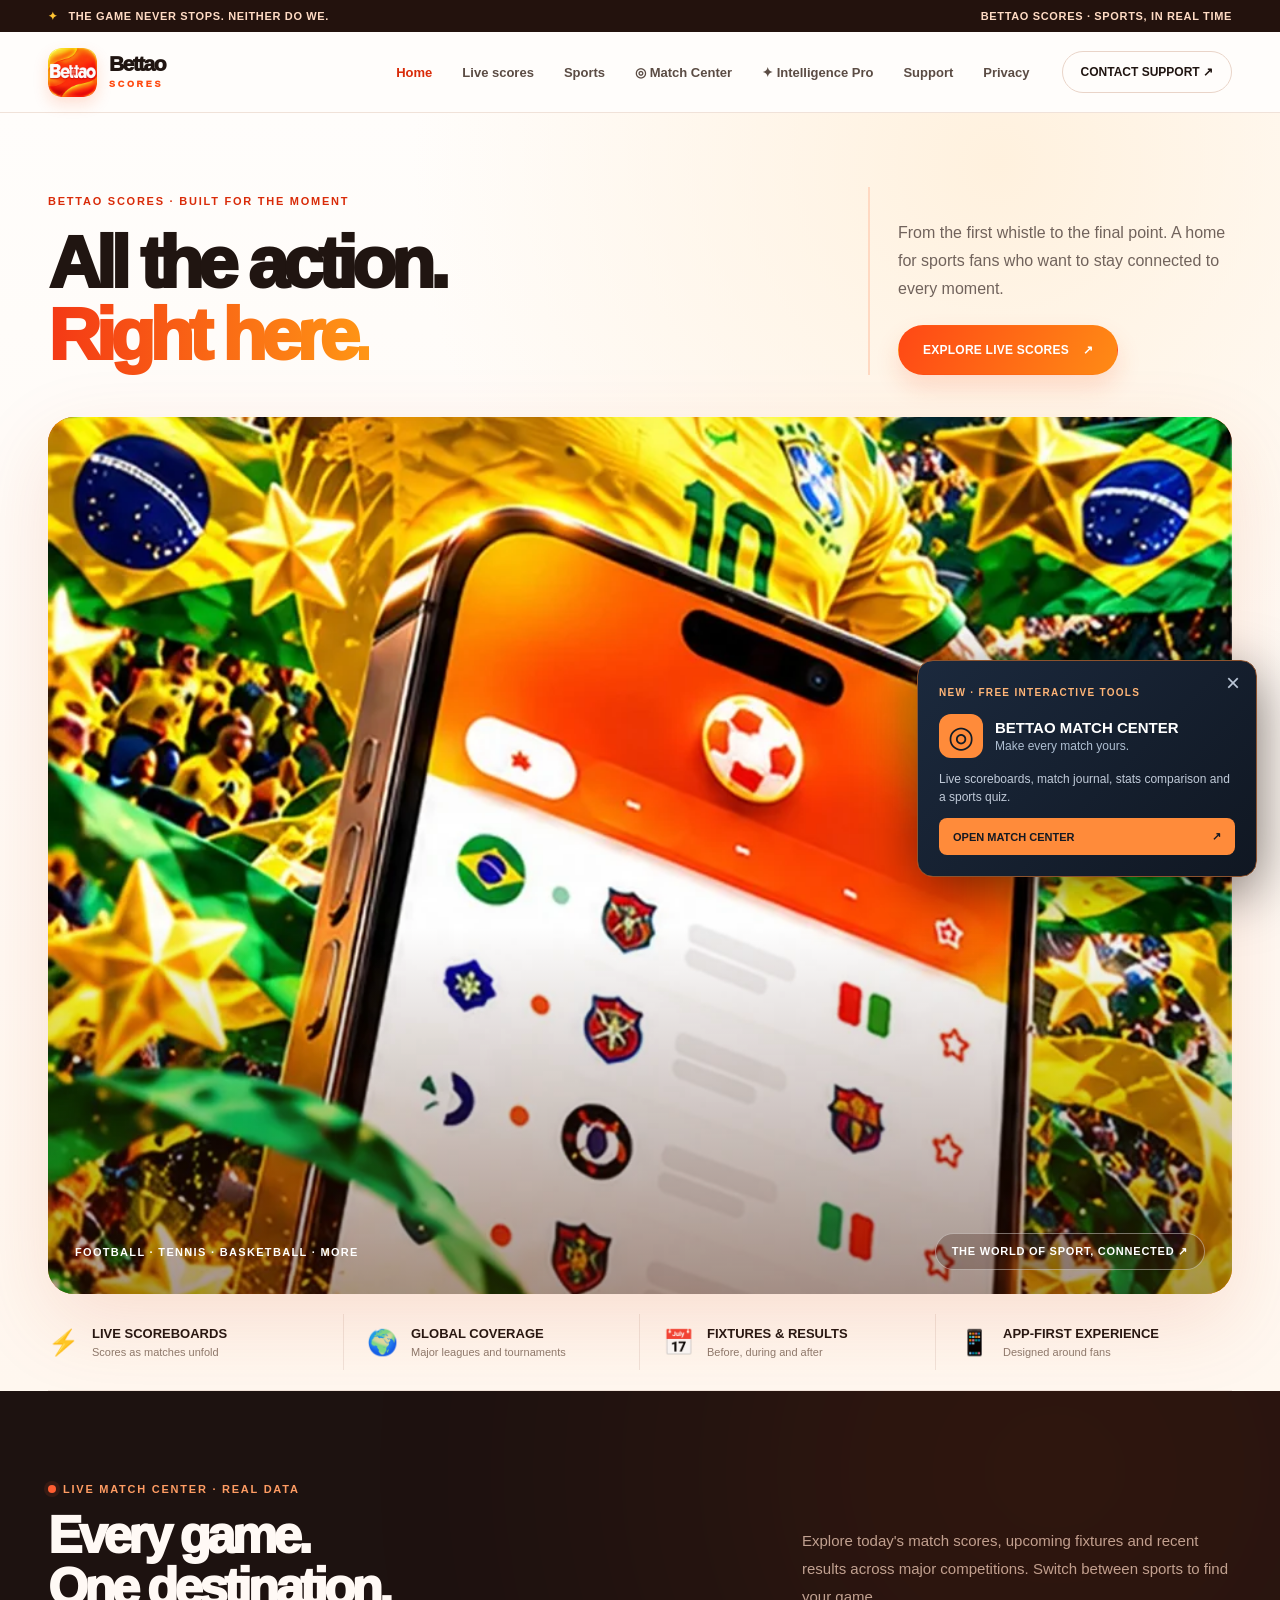
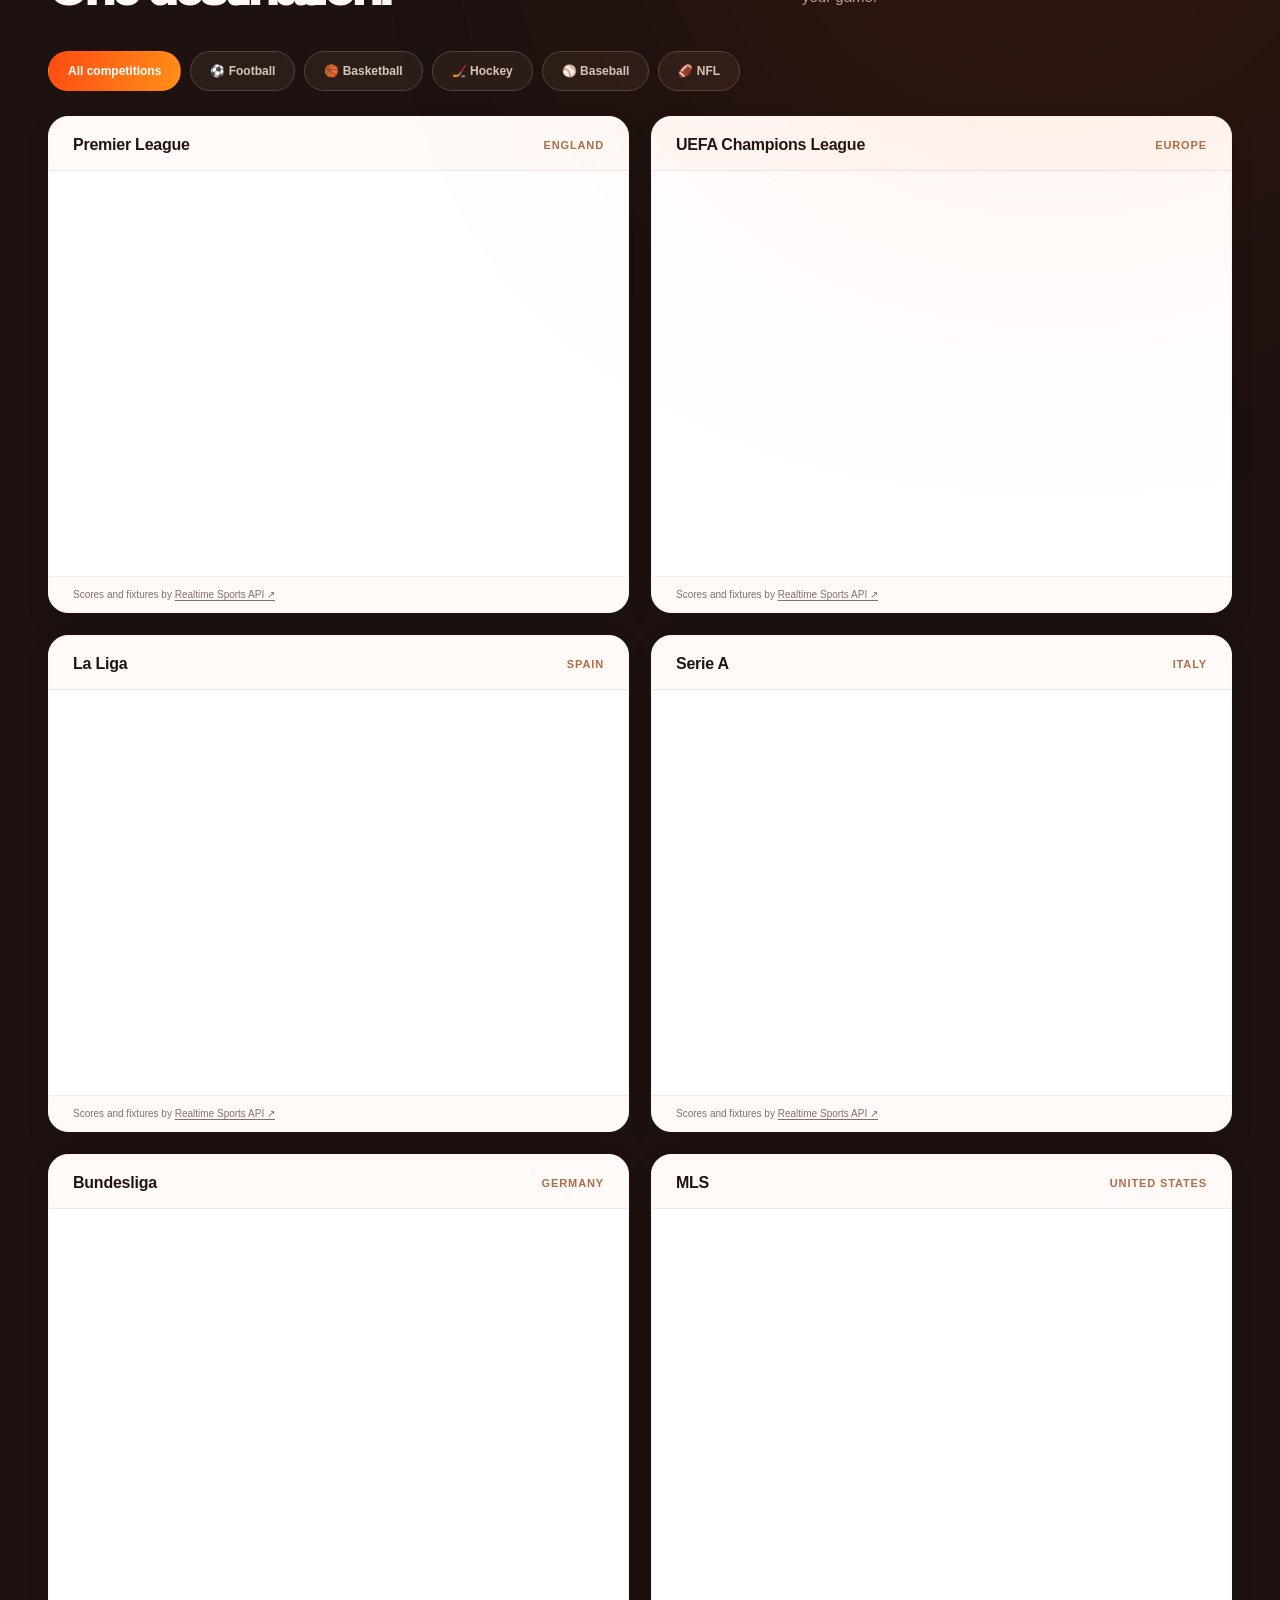
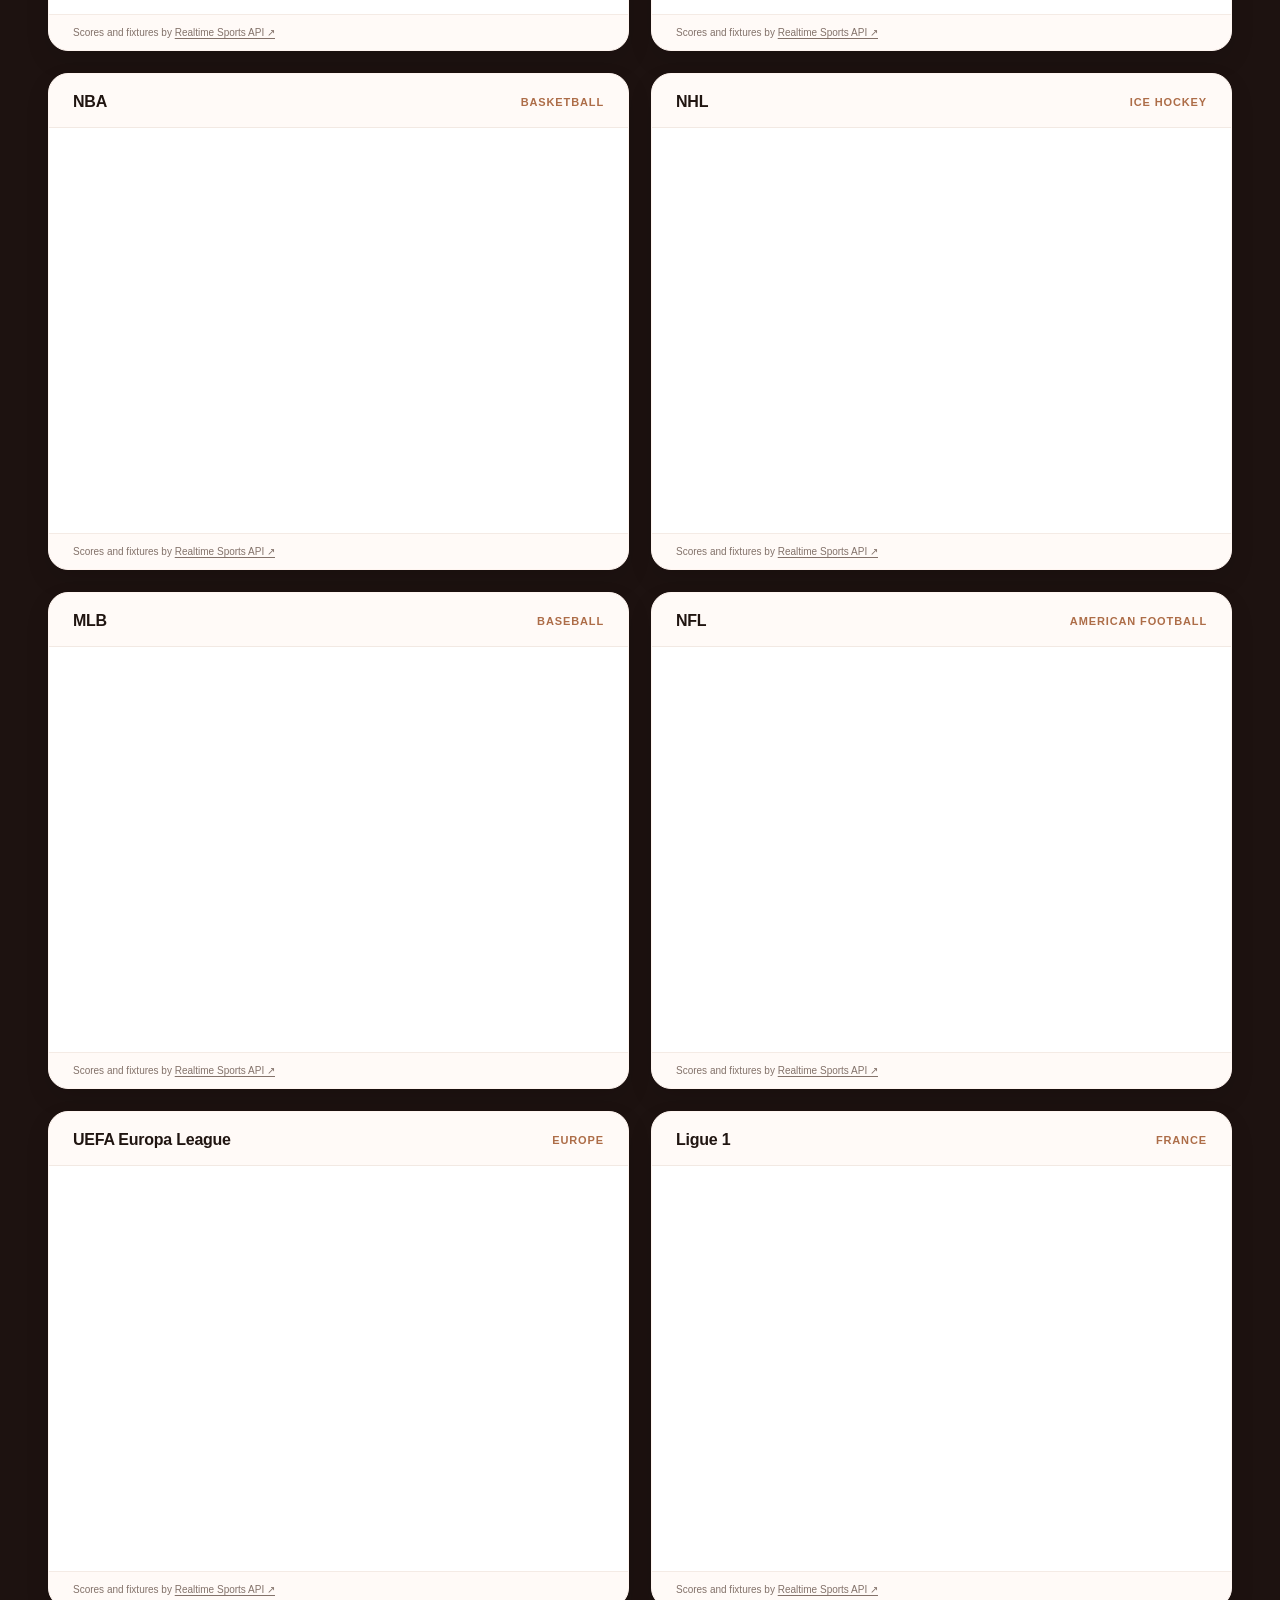
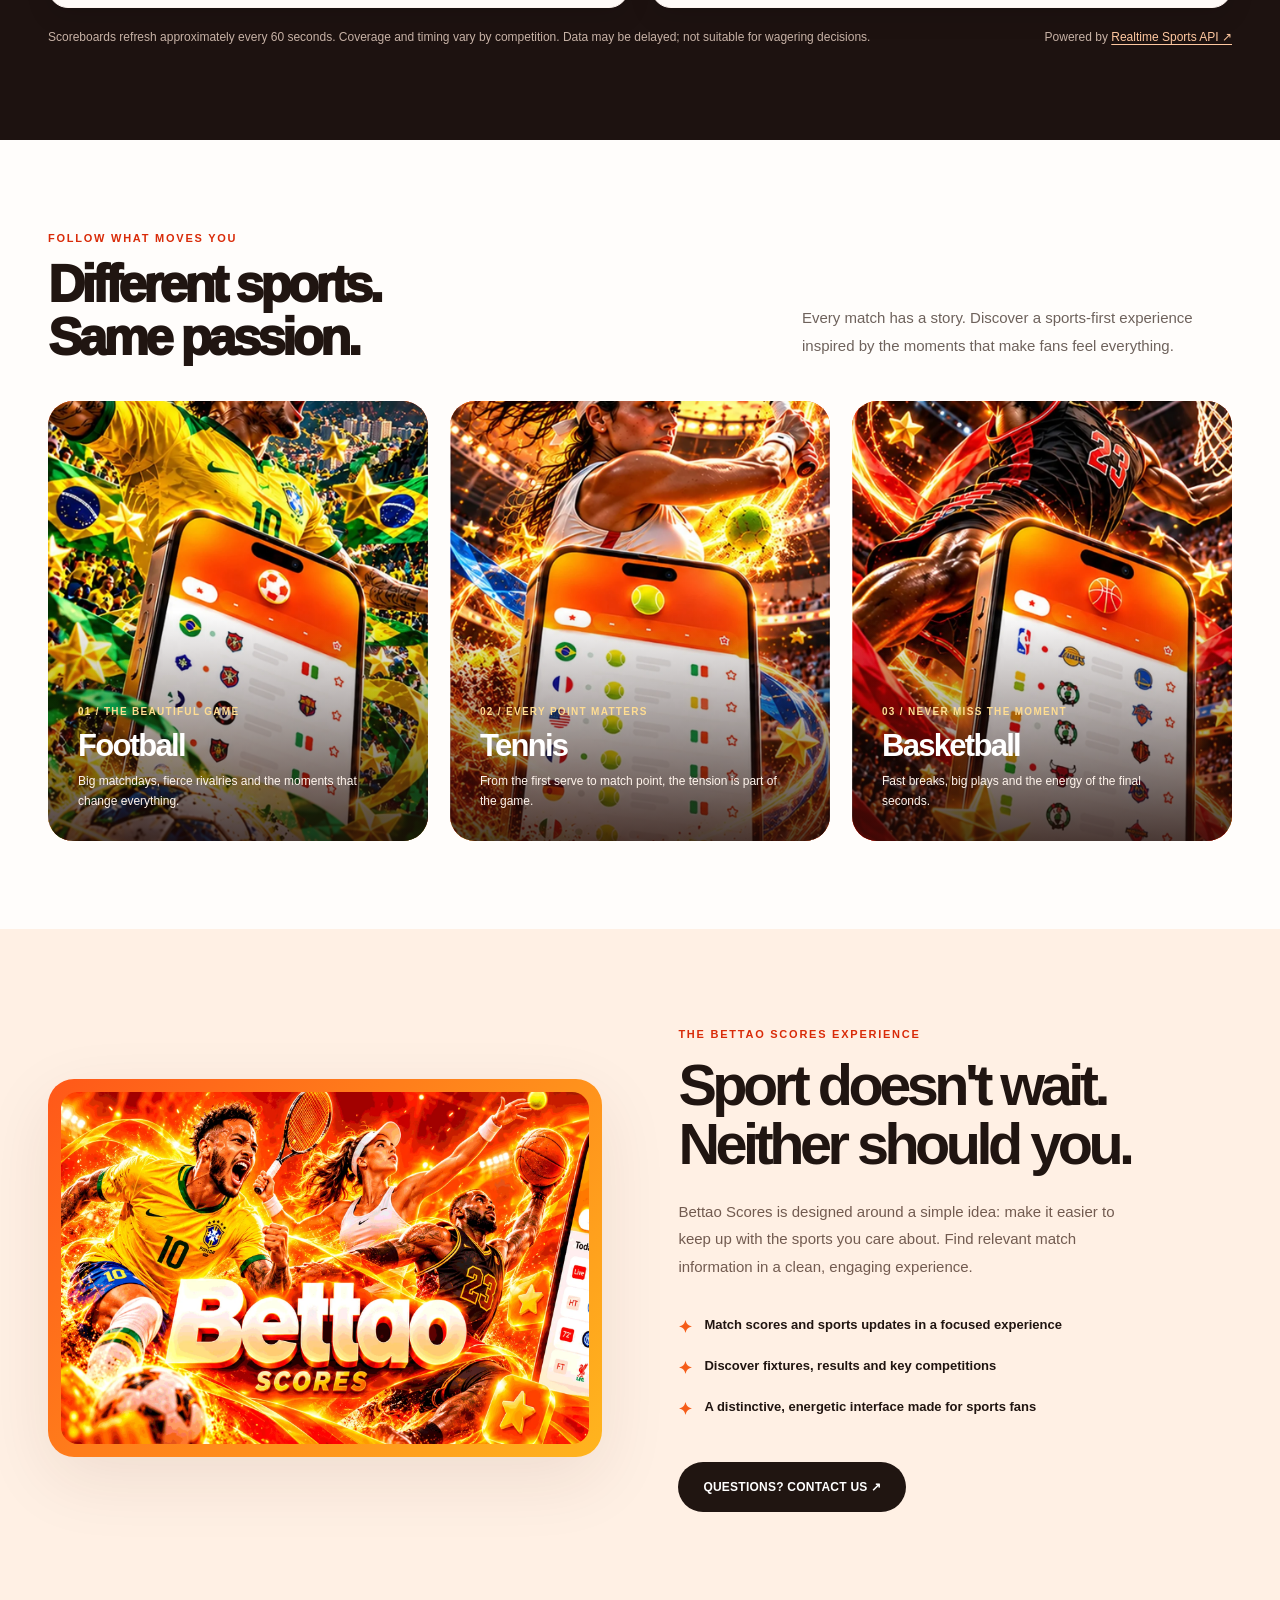
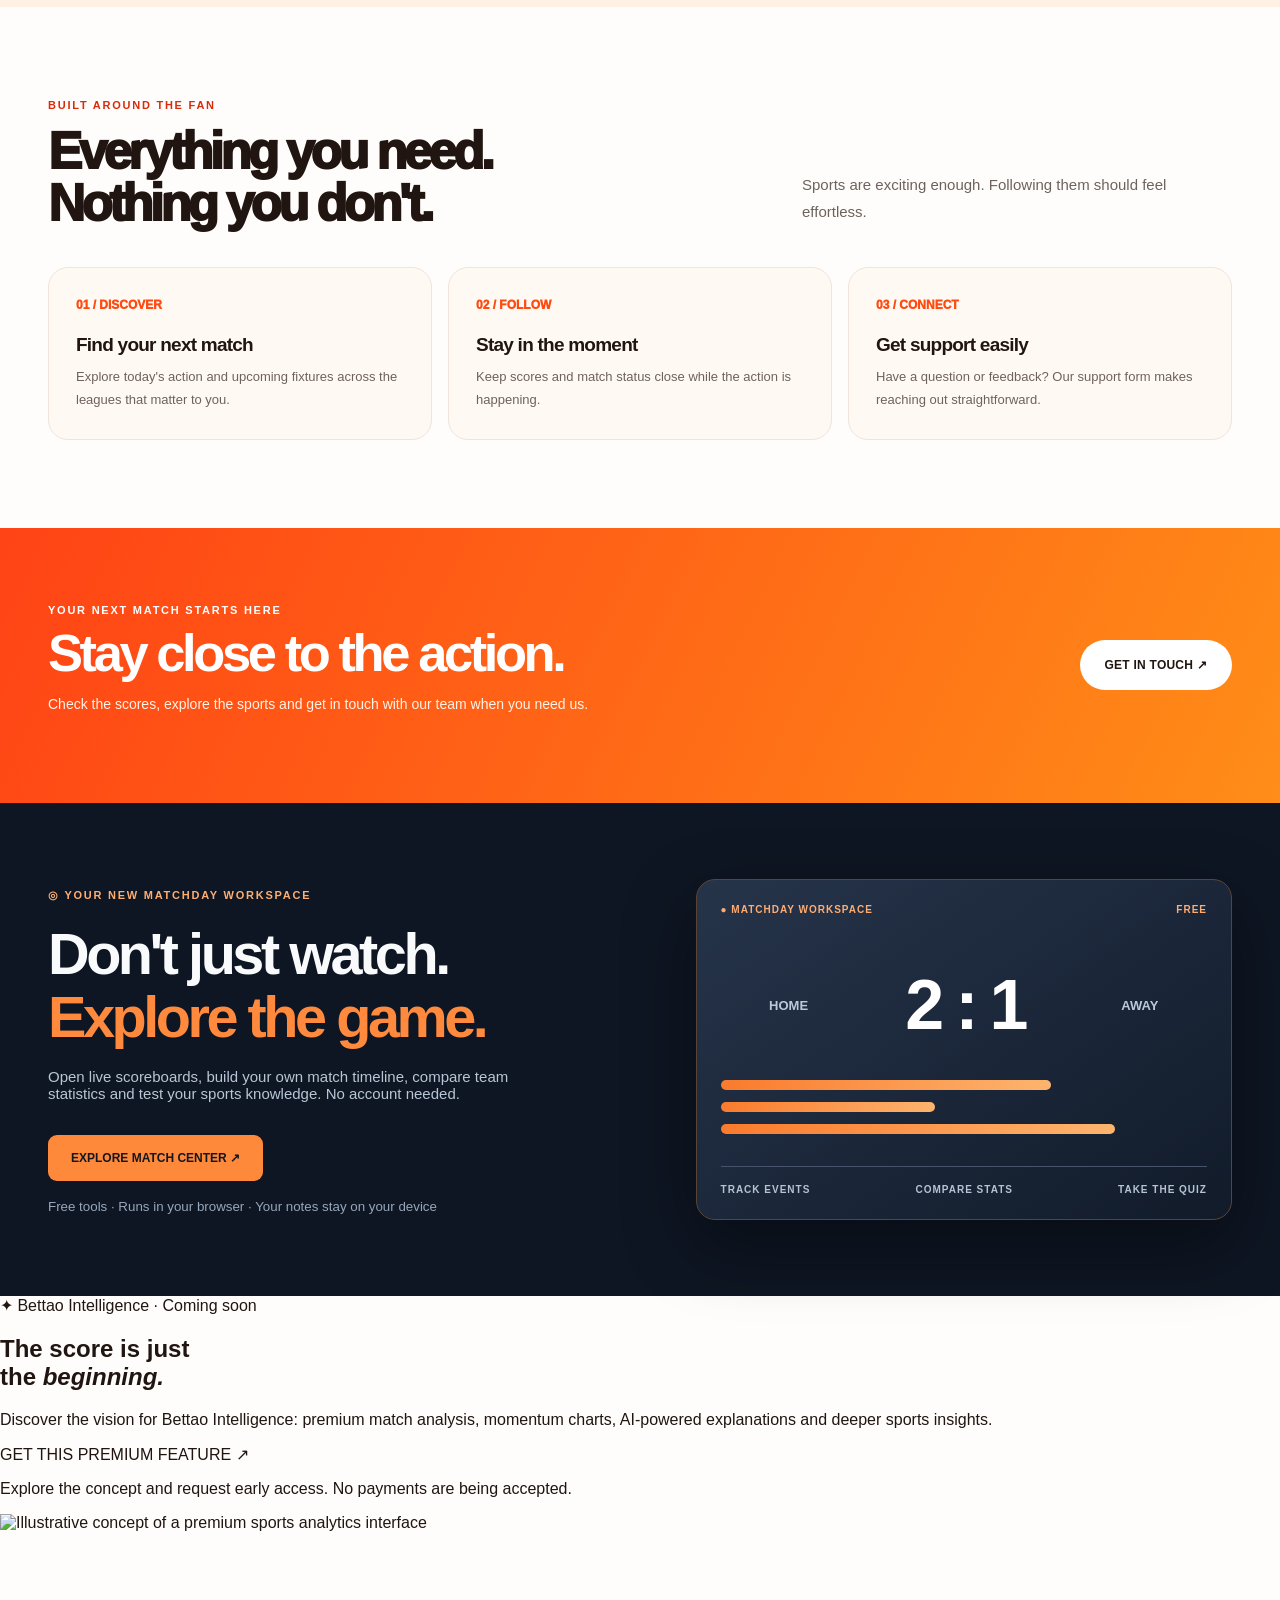
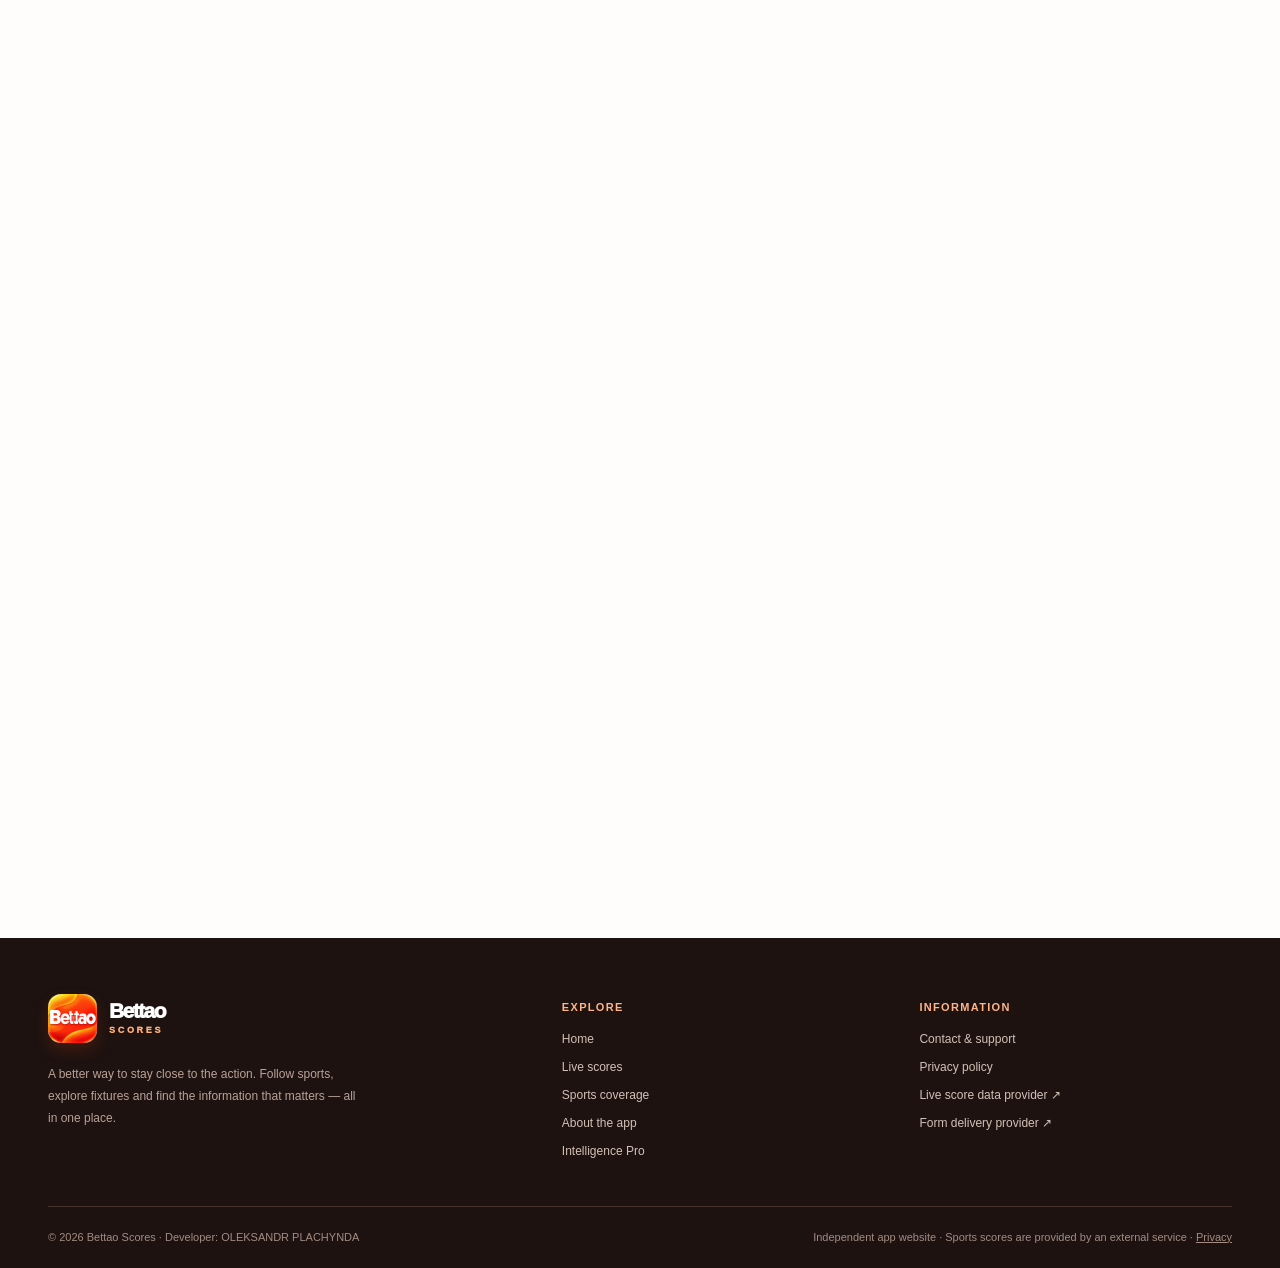
==== commit f6196f38: "Add files via upload" ====
--- a/index.html
+++ b/index.html
@@ -1 +1,3 @@
-<!doctype html><html lang="en"><head><meta charset="utf-8"><meta name="viewport" content="width=device-width, initial-scale=1"><meta name="theme-color" content="#fff8f2"><meta name="color-scheme" content="light"><meta name="author" content="OLEKSANDR PLACHYNDA"><link rel="icon" type="image/png" href="favicon.png"><link rel="apple-touch-icon" href="apple-touch-icon.png"><link rel="stylesheet" href="styles.css"><script>document.documentElement.classList.add('js-ready')</script><script src="main.js" defer></script><title>Bettao Scores — Follow the Game. Feel Every Moment.</title><meta name="description" content="Bettao Scores sports app. Explore live football, basketball, hockey, baseball and NFL scoreboards, match results and upcoming fixtures."><meta property="og:title" content="Bettao Scores — Follow the Game. Feel Every Moment."><meta property="og:description" content="Bettao Scores sports app. Explore live football, basketball, hockey, baseball and NFL scoreboards, match results and upcoming fixtures."><meta property="og:image" content="hero-banner.webp"><meta property="og:type" content="website"></head><body><div class="topbar"><div class="shell"><span><span class="spark">✦</span> THE GAME NEVER STOPS. NEITHER DO WE.</span><span class="topbar-right">BETTAO SCORES · SPORTS, IN REAL TIME</span></div></div><header class="header"><div class="shell header-inner"><a class="brand" href="index.html" aria-label="Bettao Scores homepage"><img src="app-icon.webp" width="49" height="49" alt=""><span class="brand-word">Bettao<small>SCORES</small></span></a><nav class="nav" id="site-nav" aria-label="Main navigation"><a href="index.html" aria-current="page">Home</a><a href="index.html#live">Live scores</a><a href="index.html#sports">Sports</a><a href="contact.html">Support</a><a href="privacy.html">Privacy</a></nav><a class="header-action" href="contact.html">CONTACT SUPPORT ↗</a><button class="menu-toggle" type="button" aria-label="Open navigation" aria-expanded="false" aria-controls="site-nav">☰</button></div></header><main><section class="hero"><div class="shell"><div class="hero-heading"><div><span class="eyebrow orange">BETTAO SCORES · BUILT FOR THE MOMENT</span><h1>All the action.<br><em>Right here.</em></h1></div><div class="hero-side"><p>From the first whistle to the final point. A home for sports fans who want to stay connected to every moment.</p><a class="button hot" href="#live">EXPLORE LIVE SCORES <span aria-hidden="true">↗</span></a></div></div></div><div class="wide"><div class="hero-visual"><picture><source media="(max-width: 580px)" srcset="football-art.webp"><img src="hero-banner.webp" alt="Bettao Scores sports app promotional artwork featuring football, tennis, basketball and a phone interface" fetchpriority="high" width="2048" height="877"></picture><div class="hero-visual-footer"><span>FOOTBALL · TENNIS · BASKETBALL · MORE</span><strong>THE WORLD OF SPORT, CONNECTED ↗</strong></div></div></div><div class="shell metric-strip"><div class="metric"><span class="metric-icon">⚡</span><div><strong>LIVE SCOREBOARDS</strong><span>Scores as matches unfold</span></div></div><div class="metric"><span class="metric-icon">🌍</span><div><strong>GLOBAL COVERAGE</strong><span>Major leagues and tournaments</span></div></div><div class="metric"><span class="metric-icon">📅</span><div><strong>FIXTURES &amp; RESULTS</strong><span>Before, during and after</span></div></div><div class="metric"><span class="metric-icon">📱</span><div><strong>APP-FIRST EXPERIENCE</strong><span>Designed around fans</span></div></div></div></section><section id="live" class="score-section"><div class="wide"><div class="section-heading"><div><span class="eyebrow" style="color:#ff9c63"><span class="live-dot"></span>LIVE MATCH CENTER · REAL DATA</span><h2>Every game.<br>One destination.</h2></div><p>Explore today's match scores, upcoming fixtures and recent results across major competitions. Switch between sports to find your game.</p></div><div class="score-toolbar" role="group" aria-label="Filter scoreboards by sport"><button class="score-filter" type="button" data-sport-filter="all" aria-pressed="true">All competitions</button><button class="score-filter" type="button" data-sport-filter="football" aria-pressed="false">⚽ Football</button><button class="score-filter" type="button" data-sport-filter="basketball" aria-pressed="false">🏀 Basketball</button><button class="score-filter" type="button" data-sport-filter="hockey" aria-pressed="false">🏒 Hockey</button><button class="score-filter" type="button" data-sport-filter="baseball" aria-pressed="false">⚾ Baseball</button><button class="score-filter" type="button" data-sport-filter="football-us" aria-pressed="false">🏈 NFL</button></div><div class="score-grid"><article class="score-card" data-sport-card="football"><div class="score-card-head"><strong>Premier League</strong><span>ENGLAND</span></div><iframe title="Premier League live scores, results and fixtures by Realtime Sports API" src="https://www.realtimesportsapi.com/embed/scoreboard/premier-league" loading="lazy" referrerpolicy="strict-origin-when-cross-origin"></iframe><div class="provider-note">Scores and fixtures by <a href="https://www.realtimesportsapi.com/widgets" target="_blank" rel="noopener noreferrer">Realtime Sports API ↗</a></div></article><article class="score-card" data-sport-card="football"><div class="score-card-head"><strong>UEFA Champions League</strong><span>EUROPE</span></div><iframe title="UEFA Champions League live scores, results and fixtures by Realtime Sports API" src="https://www.realtimesportsapi.com/embed/scoreboard/champions-league" loading="lazy" referrerpolicy="strict-origin-when-cross-origin"></iframe><div class="provider-note">Scores and fixtures by <a href="https://www.realtimesportsapi.com/widgets" target="_blank" rel="noopener noreferrer">Realtime Sports API ↗</a></div></article><article class="score-card" data-sport-card="football"><div class="score-card-head"><strong>La Liga</strong><span>SPAIN</span></div><iframe title="La Liga live scores, results and fixtures by Realtime Sports API" src="https://www.realtimesportsapi.com/embed/scoreboard/la-liga" loading="lazy" referrerpolicy="strict-origin-when-cross-origin"></iframe><div class="provider-note">Scores and fixtures by <a href="https://www.realtimesportsapi.com/widgets" target="_blank" rel="noopener noreferrer">Realtime Sports API ↗</a></div></article><article class="score-card" data-sport-card="football"><div class="score-card-head"><strong>Serie A</strong><span>ITALY</span></div><iframe title="Serie A live scores, results and fixtures by Realtime Sports API" src="https://www.realtimesportsapi.com/embed/scoreboard/serie-a" loading="lazy" referrerpolicy="strict-origin-when-cross-origin"></iframe><div class="provider-note">Scores and fixtures by <a href="https://www.realtimesportsapi.com/widgets" target="_blank" rel="noopener noreferrer">Realtime Sports API ↗</a></div></article><article class="score-card" data-sport-card="football"><div class="score-card-head"><strong>Bundesliga</strong><span>GERMANY</span></div><iframe title="Bundesliga live scores, results and fixtures by Realtime Sports API" src="https://www.realtimesportsapi.com/embed/scoreboard/bundesliga" loading="lazy" referrerpolicy="strict-origin-when-cross-origin"></iframe><div class="provider-note">Scores and fixtures by <a href="https://www.realtimesportsapi.com/widgets" target="_blank" rel="noopener noreferrer">Realtime Sports API ↗</a></div></article><article class="score-card" data-sport-card="football"><div class="score-card-head"><strong>MLS</strong><span>UNITED STATES</span></div><iframe title="MLS live scores, results and fixtures by Realtime Sports API" src="https://www.realtimesportsapi.com/embed/scoreboard/mls" loading="lazy" referrerpolicy="strict-origin-when-cross-origin"></iframe><div class="provider-note">Scores and fixtures by <a href="https://www.realtimesportsapi.com/widgets" target="_blank" rel="noopener noreferrer">Realtime Sports API ↗</a></div></article><article class="score-card" data-sport-card="basketball"><div class="score-card-head"><strong>NBA</strong><span>BASKETBALL</span></div><iframe title="NBA live scores, results and fixtures by Realtime Sports API" src="https://www.realtimesportsapi.com/embed/scoreboard/nba" loading="lazy" referrerpolicy="strict-origin-when-cross-origin"></iframe><div class="provider-note">Scores and fixtures by <a href="https://www.realtimesportsapi.com/widgets" target="_blank" rel="noopener noreferrer">Realtime Sports API ↗</a></div></article><article class="score-card" data-sport-card="hockey"><div class="score-card-head"><strong>NHL</strong><span>ICE HOCKEY</span></div><iframe title="NHL live scores, results and fixtures by Realtime Sports API" src="https://www.realtimesportsapi.com/embed/scoreboard/nhl" loading="lazy" referrerpolicy="strict-origin-when-cross-origin"></iframe><div class="provider-note">Scores and fixtures by <a href="https://www.realtimesportsapi.com/widgets" target="_blank" rel="noopener noreferrer">Realtime Sports API ↗</a></div></article><article class="score-card" data-sport-card="baseball"><div class="score-card-head"><strong>MLB</strong><span>BASEBALL</span></div><iframe title="MLB live scores, results and fixtures by Realtime Sports API" src="https://www.realtimesportsapi.com/embed/scoreboard/mlb" loading="lazy" referrerpolicy="strict-origin-when-cross-origin"></iframe><div class="provider-note">Scores and fixtures by <a href="https://www.realtimesportsapi.com/widgets" target="_blank" rel="noopener noreferrer">Realtime Sports API ↗</a></div></article><article class="score-card" data-sport-card="football-us"><div class="score-card-head"><strong>NFL</strong><span>AMERICAN FOOTBALL</span></div><iframe title="NFL live scores, results and fixtures by Realtime Sports API" src="https://www.realtimesportsapi.com/embed/scoreboard/nfl" loading="lazy" referrerpolicy="strict-origin-when-cross-origin"></iframe><div class="provider-note">Scores and fixtures by <a href="https://www.realtimesportsapi.com/widgets" target="_blank" rel="noopener noreferrer">Realtime Sports API ↗</a></div></article><article class="score-card" data-sport-card="football"><div class="score-card-head"><strong>UEFA Europa League</strong><span>EUROPE</span></div><iframe title="UEFA Europa League live scores, results and fixtures by Realtime Sports API" src="https://www.realtimesportsapi.com/embed/scoreboard/europa-league" loading="lazy" referrerpolicy="strict-origin-when-cross-origin"></iframe><div class="provider-note">Scores and fixtures by <a href="https://www.realtimesportsapi.com/widgets" target="_blank" rel="noopener noreferrer">Realtime Sports API ↗</a></div></article><article class="score-card" data-sport-card="football"><div class="score-card-head"><strong>Ligue 1</strong><span>FRANCE</span></div><iframe title="Ligue 1 live scores, results and fixtures by Realtime Sports API" src="https://www.realtimesportsapi.com/embed/scoreboard/ligue-1" loading="lazy" referrerpolicy="strict-origin-when-cross-origin"></iframe><div class="provider-note">Scores and fixtures by <a href="https://www.realtimesportsapi.com/widgets" target="_blank" rel="noopener noreferrer">Realtime Sports API ↗</a></div></article></div><div class="score-bottom"><span>Scoreboards refresh approximately every 60 seconds. Coverage and timing vary by competition. Data may be delayed; not suitable for wagering decisions.</span><span>Powered by <a href="https://www.realtimesportsapi.com/widgets" target="_blank" rel="noopener noreferrer">Realtime Sports API ↗</a></span></div></div></section><section class="section" id="sports"><div class="shell"><div class="section-heading"><div><span class="eyebrow orange">FOLLOW WHAT MOVES YOU</span><h2>Different sports.<br>Same passion.</h2></div><p>Every match has a story. Discover a sports-first experience inspired by the moments that make fans feel everything.</p></div><div class="category-grid"><article class="category-card reveal"><img src="football-art.webp" alt="Football-inspired Bettao Scores promotional art" loading="lazy"><div class="category-card-content"><span class="tag">01 / THE BEAUTIFUL GAME</span><h3>Football</h3><p>Big matchdays, fierce rivalries and the moments that change everything.</p></div></article><article class="category-card reveal"><img src="tennis-art.webp" alt="Tennis-inspired Bettao Scores promotional art" loading="lazy"><div class="category-card-content"><span class="tag">02 / EVERY POINT MATTERS</span><h3>Tennis</h3><p>From the first serve to match point, the tension is part of the game.</p></div></article><article class="category-card reveal"><img src="basketball-art.webp" alt="Basketball-inspired Bettao Scores promotional art" loading="lazy"><div class="category-card-content"><span class="tag">03 / NEVER MISS THE MOMENT</span><h3>Basketball</h3><p>Fast breaks, big plays and the energy of the final seconds.</p></div></article></div></div></section><section class="product-band" id="about"><div class="shell product-grid"><div class="product-visual reveal"><img src="sports-art.webp" alt="Bettao Scores promotional artwork showing a multi-sport app experience" loading="lazy"></div><div class="product-copy"><span class="eyebrow orange">THE BETTAO SCORES EXPERIENCE</span><h2>Sport doesn't wait.<br>Neither should you.</h2><p>Bettao Scores is designed around a simple idea: make it easier to keep up with the sports you care about. Find relevant match information in a clean, engaging experience.</p><ul class="feature-list"><li><span>✦</span> Match scores and sports updates in a focused experience</li><li><span>✦</span> Discover fixtures, results and key competitions</li><li><span>✦</span> A distinctive, energetic interface made for sports fans</li></ul><a class="button primary" href="contact.html">QUESTIONS? CONTACT US ↗</a></div></div></section><section class="section"><div class="shell"><div class="section-heading"><div><span class="eyebrow orange">BUILT AROUND THE FAN</span><h2>Everything you need.<br>Nothing you don't.</h2></div><p>Sports are exciting enough. Following them should feel effortless.</p></div><div class="info-tiles"><div class="info-tile"><span class="number">01 / DISCOVER</span><h3>Find your next match</h3><p>Explore today's action and upcoming fixtures across the leagues that matter to you.</p></div><div class="info-tile"><span class="number">02 / FOLLOW</span><h3>Stay in the moment</h3><p>Keep scores and match status close while the action is happening.</p></div><div class="info-tile"><span class="number">03 / CONNECT</span><h3>Get support easily</h3><p>Have a question or feedback? Our support form makes reaching out straightforward.</p></div></div></div></section><section class="cta-band"><div class="shell cta-inner"><div><span class="eyebrow">YOUR NEXT MATCH STARTS HERE</span><h2>Stay close to the action.</h2><p>Check the scores, explore the sports and get in touch with our team when you need us.</p></div><a class="button white" href="contact.html">GET IN TOUCH ↗</a></div></section></main><footer class="footer"><div class="shell"><div class="footer-grid"><div><a class="brand" href="index.html"><img src="app-icon.webp" width="49" height="49" alt=""><span class="brand-word">Bettao<small>SCORES</small></span></a><p class="footer-desc">A better way to stay close to the action. Follow sports, explore fixtures and find the information that matters — all in one place.</p></div><div><h4>Explore</h4><div class="footer-links"><a href="index.html">Home</a><a href="index.html#live">Live scores</a><a href="index.html#sports">Sports coverage</a><a href="index.html#about">About the app</a></div></div><div><h4>Information</h4><div class="footer-links"><a href="contact.html">Contact &amp; support</a><a href="privacy.html">Privacy policy</a><a href="https://www.realtimesportsapi.com/widgets" target="_blank" rel="noopener noreferrer">Live score data provider ↗</a><a href="https://formspree.io/" target="_blank" rel="noopener noreferrer">Form delivery provider ↗</a></div></div></div><div class="footer-bottom"><span>© 2026 Bettao Scores · Developer: OLEKSANDR PLACHYNDA</span><span>Independent app website · Sports scores are provided by an external service · <a href="privacy.html">Privacy</a></span></div></div></footer></body></html>+<!DOCTYPE html>
+
+<html lang="en"><head><meta charset="utf-8"/><meta content="width=device-width, initial-scale=1" name="viewport"/><meta content="#fff8f2" name="theme-color"/><meta content="light" name="color-scheme"/><meta content="OLEKSANDR PLACHYNDA" name="author"/><link href="favicon.png" rel="icon" type="image/png"/><link href="apple-touch-icon.png" rel="apple-touch-icon"/><link href="styles.css" rel="stylesheet"/><script>document.documentElement.classList.add('js-ready')</script><script defer="" src="main.js"></script><title>Bettao Scores — Follow the Game. Feel Every Moment.</title><meta content="Bettao Scores sports app. Explore live football, basketball, hockey, baseball and NFL scoreboards, match results and upcoming fixtures." name="description"/><meta content="Bettao Scores — Follow the Game. Feel Every Moment." property="og:title"/><meta content="Bettao Scores sports app. Explore live football, basketball, hockey, baseball and NFL scoreboards, match results and upcoming fixtures." property="og:description"/><meta content="hero-banner.webp" property="og:image"/><meta content="website" property="og:type"/><link href="premium.css" rel="stylesheet"/><link href="match-center.css" rel="stylesheet"/></head><body><div class="topbar"><div class="shell"><span><span class="spark">✦</span> THE GAME NEVER STOPS. NEITHER DO WE.</span><span class="topbar-right">BETTAO SCORES · SPORTS, IN REAL TIME</span></div></div><header class="header"><div class="shell header-inner"><a aria-label="Bettao Scores homepage" class="brand" href="index.html"><img alt="" height="49" src="app-icon.webp" width="49"/><span class="brand-word">Bettao<small>SCORES</small></span></a><nav aria-label="Main navigation" class="nav" id="site-nav"><a aria-current="page" href="index.html">Home</a><a href="index.html#live">Live scores</a><a href="index.html#sports">Sports</a><a href="match-center.html">◎ Match Center</a><a href="premium.html">✦ Intelligence Pro</a><a href="contact.html">Support</a><a href="privacy.html">Privacy</a></nav><a class="header-action" href="contact.html">CONTACT SUPPORT ↗</a><button aria-controls="site-nav" aria-expanded="false" aria-label="Open navigation" class="menu-toggle" type="button">☰</button></div></header><main><section class="hero"><div class="shell"><div class="hero-heading"><div><span class="eyebrow orange">BETTAO SCORES · BUILT FOR THE MOMENT</span><h1>All the action.<br/><em>Right here.</em></h1></div><div class="hero-side"><p>From the first whistle to the final point. A home for sports fans who want to stay connected to every moment.</p><a class="button hot" href="#live">EXPLORE LIVE SCORES <span aria-hidden="true">↗</span></a></div></div></div><div class="wide"><div class="hero-visual"><picture><source media="(max-width: 580px)" srcset="football-art.webp"/><img alt="Bettao Scores sports app promotional artwork featuring football, tennis, basketball and a phone interface" fetchpriority="high" height="877" src="hero-banner.webp" width="2048"/></picture><div class="hero-visual-footer"><span>FOOTBALL · TENNIS · BASKETBALL · MORE</span><strong>THE WORLD OF SPORT, CONNECTED ↗</strong></div></div></div><div class="shell metric-strip"><div class="metric"><span class="metric-icon">⚡</span><div><strong>LIVE SCOREBOARDS</strong><span>Scores as matches unfold</span></div></div><div class="metric"><span class="metric-icon">🌍</span><div><strong>GLOBAL COVERAGE</strong><span>Major leagues and tournaments</span></div></div><div class="metric"><span class="metric-icon">📅</span><div><strong>FIXTURES &amp; RESULTS</strong><span>Before, during and after</span></div></div><div class="metric"><span class="metric-icon">📱</span><div><strong>APP-FIRST EXPERIENCE</strong><span>Designed around fans</span></div></div></div></section><section class="score-section" id="live"><div class="wide"><div class="section-heading"><div><span class="eyebrow" style="color:#ff9c63"><span class="live-dot"></span>LIVE MATCH CENTER · REAL DATA</span><h2>Every game.<br/>One destination.</h2></div><p>Explore today's match scores, upcoming fixtures and recent results across major competitions. Switch between sports to find your game.</p></div><div aria-label="Filter scoreboards by sport" class="score-toolbar" role="group"><button aria-pressed="true" class="score-filter" data-sport-filter="all" type="button">All competitions</button><button aria-pressed="false" class="score-filter" data-sport-filter="football" type="button">⚽ Football</button><button aria-pressed="false" class="score-filter" data-sport-filter="basketball" type="button">🏀 Basketball</button><button aria-pressed="false" class="score-filter" data-sport-filter="hockey" type="button">🏒 Hockey</button><button aria-pressed="false" class="score-filter" data-sport-filter="baseball" type="button">⚾ Baseball</button><button aria-pressed="false" class="score-filter" data-sport-filter="football-us" type="button">🏈 NFL</button></div><div class="score-grid"><article class="score-card" data-sport-card="football"><div class="score-card-head"><strong>Premier League</strong><span>ENGLAND</span></div><iframe loading="lazy" referrerpolicy="strict-origin-when-cross-origin" src="https://www.realtimesportsapi.com/embed/scoreboard/premier-league" title="Premier League live scores, results and fixtures by Realtime Sports API"></iframe><div class="provider-note">Scores and fixtures by <a href="https://www.realtimesportsapi.com/widgets" rel="noopener noreferrer" target="_blank">Realtime Sports API ↗</a></div></article><article class="score-card" data-sport-card="football"><div class="score-card-head"><strong>UEFA Champions League</strong><span>EUROPE</span></div><iframe loading="lazy" referrerpolicy="strict-origin-when-cross-origin" src="https://www.realtimesportsapi.com/embed/scoreboard/champions-league" title="UEFA Champions League live scores, results and fixtures by Realtime Sports API"></iframe><div class="provider-note">Scores and fixtures by <a href="https://www.realtimesportsapi.com/widgets" rel="noopener noreferrer" target="_blank">Realtime Sports API ↗</a></div></article><article class="score-card" data-sport-card="football"><div class="score-card-head"><strong>La Liga</strong><span>SPAIN</span></div><iframe loading="lazy" referrerpolicy="strict-origin-when-cross-origin" src="https://www.realtimesportsapi.com/embed/scoreboard/la-liga" title="La Liga live scores, results and fixtures by Realtime Sports API"></iframe><div class="provider-note">Scores and fixtures by <a href="https://www.realtimesportsapi.com/widgets" rel="noopener noreferrer" target="_blank">Realtime Sports API ↗</a></div></article><article class="score-card" data-sport-card="football"><div class="score-card-head"><strong>Serie A</strong><span>ITALY</span></div><iframe loading="lazy" referrerpolicy="strict-origin-when-cross-origin" src="https://www.realtimesportsapi.com/embed/scoreboard/serie-a" title="Serie A live scores, results and fixtures by Realtime Sports API"></iframe><div class="provider-note">Scores and fixtures by <a href="https://www.realtimesportsapi.com/widgets" rel="noopener noreferrer" target="_blank">Realtime Sports API ↗</a></div></article><article class="score-card" data-sport-card="football"><div class="score-card-head"><strong>Bundesliga</strong><span>GERMANY</span></div><iframe loading="lazy" referrerpolicy="strict-origin-when-cross-origin" src="https://www.realtimesportsapi.com/embed/scoreboard/bundesliga" title="Bundesliga live scores, results and fixtures by Realtime Sports API"></iframe><div class="provider-note">Scores and fixtures by <a href="https://www.realtimesportsapi.com/widgets" rel="noopener noreferrer" target="_blank">Realtime Sports API ↗</a></div></article><article class="score-card" data-sport-card="football"><div class="score-card-head"><strong>MLS</strong><span>UNITED STATES</span></div><iframe loading="lazy" referrerpolicy="strict-origin-when-cross-origin" src="https://www.realtimesportsapi.com/embed/scoreboard/mls" title="MLS live scores, results and fixtures by Realtime Sports API"></iframe><div class="provider-note">Scores and fixtures by <a href="https://www.realtimesportsapi.com/widgets" rel="noopener noreferrer" target="_blank">Realtime Sports API ↗</a></div></article><article class="score-card" data-sport-card="basketball"><div class="score-card-head"><strong>NBA</strong><span>BASKETBALL</span></div><iframe loading="lazy" referrerpolicy="strict-origin-when-cross-origin" src="https://www.realtimesportsapi.com/embed/scoreboard/nba" title="NBA live scores, results and fixtures by Realtime Sports API"></iframe><div class="provider-note">Scores and fixtures by <a href="https://www.realtimesportsapi.com/widgets" rel="noopener noreferrer" target="_blank">Realtime Sports API ↗</a></div></article><article class="score-card" data-sport-card="hockey"><div class="score-card-head"><strong>NHL</strong><span>ICE HOCKEY</span></div><iframe loading="lazy" referrerpolicy="strict-origin-when-cross-origin" src="https://www.realtimesportsapi.com/embed/scoreboard/nhl" title="NHL live scores, results and fixtures by Realtime Sports API"></iframe><div class="provider-note">Scores and fixtures by <a href="https://www.realtimesportsapi.com/widgets" rel="noopener noreferrer" target="_blank">Realtime Sports API ↗</a></div></article><article class="score-card" data-sport-card="baseball"><div class="score-card-head"><strong>MLB</strong><span>BASEBALL</span></div><iframe loading="lazy" referrerpolicy="strict-origin-when-cross-origin" src="https://www.realtimesportsapi.com/embed/scoreboard/mlb" title="MLB live scores, results and fixtures by Realtime Sports API"></iframe><div class="provider-note">Scores and fixtures by <a href="https://www.realtimesportsapi.com/widgets" rel="noopener noreferrer" target="_blank">Realtime Sports API ↗</a></div></article><article class="score-card" data-sport-card="football-us"><div class="score-card-head"><strong>NFL</strong><span>AMERICAN FOOTBALL</span></div><iframe loading="lazy" referrerpolicy="strict-origin-when-cross-origin" src="https://www.realtimesportsapi.com/embed/scoreboard/nfl" title="NFL live scores, results and fixtures by Realtime Sports API"></iframe><div class="provider-note">Scores and fixtures by <a href="https://www.realtimesportsapi.com/widgets" rel="noopener noreferrer" target="_blank">Realtime Sports API ↗</a></div></article><article class="score-card" data-sport-card="football"><div class="score-card-head"><strong>UEFA Europa League</strong><span>EUROPE</span></div><iframe loading="lazy" referrerpolicy="strict-origin-when-cross-origin" src="https://www.realtimesportsapi.com/embed/scoreboard/europa-league" title="UEFA Europa League live scores, results and fixtures by Realtime Sports API"></iframe><div class="provider-note">Scores and fixtures by <a href="https://www.realtimesportsapi.com/widgets" rel="noopener noreferrer" target="_blank">Realtime Sports API ↗</a></div></article><article class="score-card" data-sport-card="football"><div class="score-card-head"><strong>Ligue 1</strong><span>FRANCE</span></div><iframe loading="lazy" referrerpolicy="strict-origin-when-cross-origin" src="https://www.realtimesportsapi.com/embed/scoreboard/ligue-1" title="Ligue 1 live scores, results and fixtures by Realtime Sports API"></iframe><div class="provider-note">Scores and fixtures by <a href="https://www.realtimesportsapi.com/widgets" rel="noopener noreferrer" target="_blank">Realtime Sports API ↗</a></div></article></div><div class="score-bottom"><span>Scoreboards refresh approximately every 60 seconds. Coverage and timing vary by competition. Data may be delayed; not suitable for wagering decisions.</span><span>Powered by <a href="https://www.realtimesportsapi.com/widgets" rel="noopener noreferrer" target="_blank">Realtime Sports API ↗</a></span></div></div></section><section class="section" id="sports"><div class="shell"><div class="section-heading"><div><span class="eyebrow orange">FOLLOW WHAT MOVES YOU</span><h2>Different sports.<br/>Same passion.</h2></div><p>Every match has a story. Discover a sports-first experience inspired by the moments that make fans feel everything.</p></div><div class="category-grid"><article class="category-card reveal"><img alt="Football-inspired Bettao Scores promotional art" loading="lazy" src="football-art.webp"/><div class="category-card-content"><span class="tag">01 / THE BEAUTIFUL GAME</span><h3>Football</h3><p>Big matchdays, fierce rivalries and the moments that change everything.</p></div></article><article class="category-card reveal"><img alt="Tennis-inspired Bettao Scores promotional art" loading="lazy" src="tennis-art.webp"/><div class="category-card-content"><span class="tag">02 / EVERY POINT MATTERS</span><h3>Tennis</h3><p>From the first serve to match point, the tension is part of the game.</p></div></article><article class="category-card reveal"><img alt="Basketball-inspired Bettao Scores promotional art" loading="lazy" src="basketball-art.webp"/><div class="category-card-content"><span class="tag">03 / NEVER MISS THE MOMENT</span><h3>Basketball</h3><p>Fast breaks, big plays and the energy of the final seconds.</p></div></article></div></div></section><section class="product-band" id="about"><div class="shell product-grid"><div class="product-visual reveal"><img alt="Bettao Scores promotional artwork showing a multi-sport app experience" loading="lazy" src="sports-art.webp"/></div><div class="product-copy"><span class="eyebrow orange">THE BETTAO SCORES EXPERIENCE</span><h2>Sport doesn't wait.<br/>Neither should you.</h2><p>Bettao Scores is designed around a simple idea: make it easier to keep up with the sports you care about. Find relevant match information in a clean, engaging experience.</p><ul class="feature-list"><li><span>✦</span> Match scores and sports updates in a focused experience</li><li><span>✦</span> Discover fixtures, results and key competitions</li><li><span>✦</span> A distinctive, energetic interface made for sports fans</li></ul><a class="button primary" href="contact.html">QUESTIONS? CONTACT US ↗</a></div></div></section><section class="section"><div class="shell"><div class="section-heading"><div><span class="eyebrow orange">BUILT AROUND THE FAN</span><h2>Everything you need.<br/>Nothing you don't.</h2></div><p>Sports are exciting enough. Following them should feel effortless.</p></div><div class="info-tiles"><div class="info-tile"><span class="number">01 / DISCOVER</span><h3>Find your next match</h3><p>Explore today's action and upcoming fixtures across the leagues that matter to you.</p></div><div class="info-tile"><span class="number">02 / FOLLOW</span><h3>Stay in the moment</h3><p>Keep scores and match status close while the action is happening.</p></div><div class="info-tile"><span class="number">03 / CONNECT</span><h3>Get support easily</h3><p>Have a question or feedback? Our support form makes reaching out straightforward.</p></div></div></div></section><section class="cta-band"><div class="shell cta-inner"><div><span class="eyebrow">YOUR NEXT MATCH STARTS HERE</span><h2>Stay close to the action.</h2><p>Check the scores, explore the sports and get in touch with our team when you need us.</p></div><a class="button white" href="contact.html">GET IN TOUCH ↗</a></div></section><section aria-labelledby="mc-home-title" class="mc-home-feature"><div class="shell mc-home-inner"><div><span class="mc-home-kicker">◎ YOUR NEW MATCHDAY WORKSPACE</span><h2 id="mc-home-title">Don't just watch.<br/><em>Explore the game.</em></h2><p>Open live scoreboards, build your own match timeline, compare team statistics and test your sports knowledge. No account needed.</p><a class="mc-home-button" href="match-center.html">EXPLORE MATCH CENTER ↗</a><small>Free tools · Runs in your browser · Your notes stay on your device</small></div><div aria-hidden="true" class="mc-home-visual"><div class="mc-v-top"><span>● MATCHDAY WORKSPACE</span><span>FREE</span></div><div class="mc-v-teams"><span>HOME</span><strong>2 : 1</strong><span>AWAY</span></div><div class="mc-v-bars"><i style="width:68%"></i><i style="width:44%"></i><i style="width:81%"></i></div><div class="mc-v-footer"><span>TRACK EVENTS</span><span>COMPARE STATS</span><span>TAKE THE QUIZ</span></div></div></div></section><section aria-labelledby="intelligence-heading" class="pro-home-teaser"><div class="pro-wrap pro-home-grid"><div><span class="pro-kicker">✦ Bettao Intelligence · Coming soon</span><h2 id="intelligence-heading">The score is just<br/>the <em>beginning.</em></h2><p>Discover the vision for Bettao Intelligence: premium match analysis, momentum charts, AI-powered explanations and deeper sports insights.</p><div class="pro-actions"><a class="pro-button" href="premium.html">GET THIS PREMIUM FEATURE ↗</a></div><p class="pro-fine">Explore the concept and request early access. No payments are being accepted.</p></div><a aria-label="Explore Bettao Intelligence concept" class="pro-home-image" href="premium.html"><img alt="Illustrative concept of a premium sports analytics interface" height="1024" loading="lazy" src="premium-preview.webp" width="1728"/></a></div></section></main><footer class="footer"><div class="shell"><div class="footer-grid"><div><a class="brand" href="index.html"><img alt="" height="49" src="app-icon.webp" width="49"/><span class="brand-word">Bettao<small>SCORES</small></span></a><p class="footer-desc">A better way to stay close to the action. Follow sports, explore fixtures and find the information that matters — all in one place.</p></div><div><h4>Explore</h4><div class="footer-links"><a href="index.html">Home</a><a href="index.html#live">Live scores</a><a href="index.html#sports">Sports coverage</a><a href="index.html#about">About the app</a><a href="premium.html">Intelligence Pro</a></div></div><div><h4>Information</h4><div class="footer-links"><a href="contact.html">Contact &amp; support</a><a href="privacy.html">Privacy policy</a><a href="https://www.realtimesportsapi.com/widgets" rel="noopener noreferrer" target="_blank">Live score data provider ↗</a><a href="https://formspree.io/" rel="noopener noreferrer" target="_blank">Form delivery provider ↗</a></div></div></div><div class="footer-bottom"><span>© 2026 Bettao Scores · Developer: OLEKSANDR PLACHYNDA</span><span>Independent app website · Sports scores are provided by an external service · <a href="privacy.html">Privacy</a></span></div></div></footer><aside aria-label="Discover Match Center" class="mc-float" hidden="" id="mc-float"><button aria-label="Dismiss Match Center promotion" class="mc-float-close" id="mc-float-close" type="button">×</button><span class="mc-float-eyebrow">NEW · FREE INTERACTIVE TOOLS</span><div class="mc-float-heading"><span class="mc-float-icon">◎</span><div><strong>BETTAO MATCH CENTER</strong><span>Make every match yours.</span></div></div><p>Live scoreboards, match journal, stats comparison and a sports quiz.</p><a class="mc-float-cta" href="match-center.html">OPEN MATCH CENTER <span>↗</span></a></aside><script defer="True" src="match-center-promo.js"></script></body></html>
--- a/styles.css
+++ b/styles.css
@@ -1,6 +1,68 @@
-@import url('');
 :root{--ink:#201511;--muted:#6e625c;--orange:#ff4a10;--deep:#d92b09;--gold:#ffc433;--cream:#fff8f2;--paper:#fffdfb;--line:#f0e2d9;--black:#191311;--radius:24px;--shadow:0 22px 70px rgba(79,29,9,.09)}
 *{box-sizing:border-box}html{scroll-behavior:smooth;scroll-padding-top:105px}body{margin:0;background:var(--paper);color:var(--ink);font-family:Inter,ui-sans-serif,-apple-system,BlinkMacSystemFont,'Segoe UI',sans-serif;-webkit-font-smoothing:antialiased}a{color:inherit;text-decoration:none}button,input,textarea,select{font:inherit}button{cursor:pointer}img{max-width:100%;display:block}::selection{background:#ffb15b;color:#291004}.shell{width:min(1320px,calc(100% - 80px));margin:auto}.wide{width:min(1740px,calc(100% - 60px));margin:auto}.eyebrow{font-size:11px;font-weight:850;letter-spacing:.16em;text-transform:uppercase}.eyebrow.orange{color:var(--deep)}.subtle{color:var(--muted)}.topbar{background:#23120d;color:#ffdbc4;font-size:11px;font-weight:650;letter-spacing:.06em}.topbar .shell{min-height:32px;display:flex;justify-content:space-between;align-items:center;gap:15px}.topbar .spark{color:var(--gold);padding-right:7px}.topbar a:hover{color:white}.header{background:rgba(255,253,251,.96);border-bottom:1px solid var(--line);position:sticky;top:0;z-index:30;backdrop-filter:blur(18px)}.header-inner{min-height:84px;display:flex;align-items:center;gap:32px}.brand{display:flex;align-items:center;gap:12px;flex-shrink:0}.brand img{width:49px;height:49px;border-radius:13px;box-shadow:0 7px 15px #fc4b102b}.brand-word{font-size:21px;font-weight:930;letter-spacing:-.075em;line-height:.84}.brand-word small{display:block;letter-spacing:.3em;font-size:9px;margin-top:8px;color:var(--orange)}.nav{display:flex;gap:30px;align-items:center;margin-left:auto}.nav a{font-size:13px;font-weight:720;color:#5b4c44;transition:color .2s}.nav a:hover,.nav a[aria-current=page]{color:var(--deep)}.header-action{border:1px solid #e9d4c8;padding:13px 18px;border-radius:100px;font-size:12px;font-weight:820;white-space:nowrap}.header-action:hover{background:var(--ink);color:white}.menu-toggle{display:none;background:none;border:0;font-size:26px}.button{display:inline-flex;align-items:center;justify-content:center;gap:14px;min-height:50px;border-radius:100px;padding:0 24px;font-weight:850;font-size:12px;letter-spacing:.02em;border:1px solid transparent;transition:transform .2s,background .2s,box-shadow .2s}.button:hover{transform:translateY(-2px)}.button.primary{background:var(--ink);color:white}.button.primary:hover{background:#402318}.button.hot{background:linear-gradient(115deg,#ff4815,#ff8b15);color:white;box-shadow:0 12px 25px #f74d162a}.button.outline{border-color:#ddc8bc;background:white}.button.white{background:white;color:var(--ink)}.button:disabled{opacity:.6;cursor:wait;transform:none}.hero{padding:60px 0 0;overflow:hidden;background:radial-gradient(circle at 78% 4%,#fff1de 0,transparent 37%),linear-gradient(#fffdfb,#fff7ef)}.hero-heading{display:grid;grid-template-columns:1.4fr .65fr;gap:65px;align-items:end;margin-bottom:33px}.hero h1{font-size:clamp(52px,6.6vw,111px);line-height:.91;letter-spacing:-.09em;font-weight:950;margin:14px 0 0;max-width:1020px}.hero h1 em{font-style:normal;background:linear-gradient(90deg,#f43815,#ff9615);background-clip:text;color:transparent}.hero-side{padding-bottom:7px}.hero-side p{color:#71635c;font-size:15px;line-height:1.8;margin:0 0 22px}.hero-visual{position:relative;border-radius:30px;overflow:hidden;background:#ef480a;box-shadow:0 28px 80px #d74e1a25}.hero-visual img{width:100%;aspect-ratio:2048/877;object-fit:cover}.hero-visual::after{content:'';position:absolute;inset:58% 0 0;background:linear-gradient(transparent,rgba(55,14,0,.45));pointer-events:none}.hero-visual-footer{position:absolute;bottom:24px;left:27px;right:27px;z-index:1;display:flex;align-items:center;justify-content:space-between;gap:12px;color:white}.hero-visual-footer span{font-size:11px;font-weight:800;letter-spacing:.12em;text-transform:uppercase}.hero-visual-footer strong{font-size:11px;letter-spacing:.07em;border:1px solid #ffffff66;border-radius:50px;padding:11px 16px;background:#39170b45}.metric-strip{display:grid;grid-template-columns:repeat(4,1fr);gap:0;border-bottom:1px solid var(--line);padding:26px 0}.metric{display:flex;gap:13px;align-items:center;padding:12px 23px;border-right:1px solid var(--line)}.metric:first-child{padding-left:0}.metric:last-child{border-right:0}.metric-icon{font-size:25px}.metric strong{display:block;font-size:13px;font-weight:870}.metric span:last-child{display:block;font-size:11px;color:#8d7a6e;margin-top:5px}.section{padding:106px 0}.section-heading{display:flex;justify-content:space-between;align-items:end;gap:40px;margin-bottom:37px}.section-heading h2{font-size:clamp(37px,4.4vw,69px);line-height:1.02;letter-spacing:-.073em;margin:13px 0 0;font-weight:940}.section-heading p{font-size:14px;line-height:1.85;max-width:365px;color:var(--muted);margin:0 0 4px}.score-section{padding:80px 0 94px;background:#1d1210;color:#fff9f5;position:relative;overflow:hidden}.score-section:before{content:'';position:absolute;inset:-170px -100px auto auto;width:650px;height:500px;border-radius:50%;background:#ff4d0b;filter:blur(190px);opacity:.15;pointer-events:none}.score-section .section-heading p{color:#bea79a}.live-dot{display:inline-block;background:#ff5e32;width:8px;height:8px;border-radius:50%;margin-right:7px;box-shadow:0 0 0 4px #ff60331c;animation:pulse 2s infinite}@keyframes pulse{50%{box-shadow:0 0 0 9px #ff603300}}.score-toolbar{display:flex;gap:9px;flex-wrap:wrap;margin-bottom:25px}.score-filter{border:1px solid #59423a;background:#2b1d18;color:#d9c5b9;padding:12px 19px;border-radius:99px;font-weight:780;font-size:12px}.score-filter:hover{border-color:#f97943}.score-filter[aria-pressed=true]{background:linear-gradient(110deg,#ff4b12,#ff9018);border-color:transparent;color:white}.score-grid{display:grid;grid-template-columns:repeat(3,minmax(0,1fr));gap:16px}.score-card{background:#fffaf7;border-radius:17px;overflow:hidden;color:#201511;border:1px solid #fff5f0;box-shadow:0 10px 25px #0905041a;min-width:0}.score-card[hidden]{display:none!important}.score-card-head{display:flex;align-items:center;justify-content:space-between;gap:8px;padding:17px 19px 14px;border-bottom:1px solid #f2e9e3}.score-card-head strong{font-size:13px;font-weight:870;letter-spacing:-.015em}.score-card-head span{font-size:10px;color:#ad6d48;font-weight:830;letter-spacing:.08em;text-transform:uppercase}.score-card iframe{display:block;width:100%;height:350px;border:0;background:#fff}.score-card .provider-note{border-top:1px solid #f4ebe5;padding:10px 17px;font-size:10px;color:#83726a}.provider-note a{text-decoration:underline;text-underline-offset:2px}.score-bottom{display:flex;justify-content:space-between;align-items:center;gap:20px;margin-top:22px;font-size:12px;color:#c7b2a6}.score-bottom a{color:#ffc8a0;text-decoration:underline;text-underline-offset:3px}.category-grid{display:grid;grid-template-columns:repeat(3,1fr);gap:18px}.category-card{border-radius:25px;overflow:hidden;position:relative;background:#fa4c11;min-height:465px;isolation:isolate}.category-card img{height:100%;width:100%;object-fit:cover;position:absolute;inset:0;transition:transform .6s}.category-card:hover img{transform:scale(1.04)}.category-card::after{content:'';position:absolute;inset:48% 0 0;background:linear-gradient(transparent,rgba(29,10,6,.8));z-index:1}.category-card-content{position:absolute;bottom:29px;left:27px;right:27px;z-index:2;color:white}.category-card h3{font-size:31px;letter-spacing:-.055em;margin:9px 0 8px}.category-card p{font-size:12px;line-height:1.65;max-width:300px;color:#fff4ec;margin:0}.category-card .tag{font-size:10px;font-weight:900;letter-spacing:.13em;color:#ffdd92}.product-band{background:#fff0e4;padding:95px 0}.product-grid{display:grid;grid-template-columns:1fr 1fr;gap:65px;align-items:center}.product-visual{background:linear-gradient(130deg,#ff5819,#ffb51e);padding:13px;border-radius:26px;box-shadow:var(--shadow)}.product-visual img{width:100%;border-radius:17px}.product-copy h2{font-size:clamp(41px,4.6vw,72px);letter-spacing:-.078em;line-height:1.03;margin:14px 0 23px}.product-copy p{color:#725b50;font-size:15px;line-height:1.85;max-width:470px}.feature-list{list-style:none;padding:0;margin:26px 0 32px}.feature-list li{display:flex;gap:12px;align-items:flex-start;padding:10px 0;font-size:13px;font-weight:680}.feature-list li span{color:#f55c18;font-size:17px}.info-tiles{display:grid;grid-template-columns:repeat(3,1fr);gap:16px}.info-tile{background:#fff9f4;border:1px solid #f0e4dc;border-radius:20px;padding:27px}.info-tile .number{color:var(--orange);font-size:12px;font-weight:950}.info-tile h3{font-size:19px;letter-spacing:-.04em;margin:21px 0 10px}.info-tile p{font-size:13px;color:var(--muted);line-height:1.75;margin:0}.cta-band{padding:72px 0;background:linear-gradient(115deg,#ff4315,#ff8d18);color:white}.cta-inner{display:flex;align-items:center;justify-content:space-between;gap:40px}.cta-inner h2{font-size:clamp(34px,4.1vw,60px);line-height:1.02;letter-spacing:-.065em;margin:8px 0}.cta-inner p{font-size:14px;color:#fff4e8;max-width:550px;line-height:1.7}.footer{background:#1d1210;color:#f5e9df;padding:56px 0 25px}.footer-grid{display:grid;grid-template-columns:1.5fr 1fr 1fr;gap:45px;padding-bottom:48px}.footer .brand-word{color:white}.footer .brand-word small{color:#ffae77}.footer-desc{color:#b9a298;font-size:12px;line-height:1.85;max-width:320px;margin-top:20px}.footer h4{font-size:11px;letter-spacing:.12em;text-transform:uppercase;color:#ffb588;margin:7px 0 19px}.footer-links{display:grid;gap:14px}.footer-links a{font-size:12px;color:#d3c1b7}.footer-links a:hover{color:white}.footer-bottom{border-top:1px solid #46332d;padding-top:24px;display:flex;justify-content:space-between;gap:20px;font-size:11px;color:#a38c81}.footer-bottom a{text-decoration:underline}.inner-hero{padding:57px 0 42px;background:radial-gradient(circle at 95% 0,#ffe7d3,transparent 42%),#fff8f3}.inner-hero h1{font-size:clamp(44px,6.3vw,88px);line-height:.96;letter-spacing:-.078em;margin:16px 0 17px}.inner-hero p{color:#78665e;font-size:15px;line-height:1.75;max-width:630px;margin:0}.compact-score{background:#20130f;padding:20px 0;color:white}.compact-inner{display:grid;grid-template-columns:190px minmax(0,1fr);align-items:center;gap:20px}.compact-title strong{display:block;font-size:19px;letter-spacing:-.04em;margin-top:8px}.compact-title p{font-size:11px;color:#cfad9e;line-height:1.6;margin:7px 0 0}.compact-score-window{height:146px;background:#fff;border-radius:13px;overflow:hidden;display:flex;align-items:stretch;position:relative}.compact-score-window iframe{border:0;width:100%;height:100%;background:#fff}.contact-section{padding:70px 0 115px}.contact-layout{display:grid;grid-template-columns:minmax(0,.87fr) minmax(0,1.13fr);gap:72px;align-items:start}.contact-copy h2{font-size:clamp(33px,4vw,55px);letter-spacing:-.065em;line-height:1.08;margin:13px 0 18px}.contact-copy>p{color:#75635a;line-height:1.85;font-size:14px;max-width:460px}.help-list{display:grid;gap:13px;margin-top:32px}.help-item{display:flex;gap:16px;padding:20px;border:1px solid #f0e4dc;border-radius:16px;background:#fffaf7}.help-item .icon{width:40px;height:40px;display:grid;place-items:center;flex-shrink:0;border-radius:12px;background:#ffeadb;font-size:20px}.help-item strong{font-size:13px;display:block}.help-item p{font-size:12px;color:#806c62;line-height:1.7;margin:6px 0 0}.contact-form-wrap{background:#fff;border:1px solid #eadbd2;border-radius:25px;padding:35px;box-shadow:var(--shadow)}.contact-form-wrap h3{font-size:26px;letter-spacing:-.055em;margin:0 0 8px}.contact-form-wrap .intro{font-size:12px;color:#816f66;line-height:1.7;margin:0 0 26px}.form-grid{display:grid;grid-template-columns:1fr 1fr;gap:17px}.field{display:grid;gap:8px;margin-bottom:18px}.field label{font-size:11px;font-weight:830;color:#44342c}.field label .req{color:var(--deep)}.field input,.field textarea,.field select{width:100%;background:#fffaf7;border:1px solid #e9d9ce;border-radius:11px;min-height:48px;padding:12px 14px;color:#281c16;outline:0;transition:border-color .2s,box-shadow .2s}.field textarea{min-height:137px;resize:vertical;line-height:1.55}.field input:focus,.field textarea:focus,.field select:focus{border-color:#ff7b35;box-shadow:0 0 0 3px #ff78301f}.form-foot{display:flex;gap:15px;align-items:center;justify-content:space-between;flex-wrap:wrap}.form-foot .button{min-width:175px}.form-privacy{font-size:11px;color:#827065;line-height:1.6;max-width:255px}.form-privacy a{text-decoration:underline}.form-status{font-size:12px;font-weight:700;line-height:1.7;margin:18px 0 0;min-height:0}.form-status[data-state=success]{color:#177343}.form-status[data-state=error]{color:#b92b20}.faq-section{padding:70px 0 100px;background:#fff7f0}.faq-layout{display:grid;grid-template-columns:1fr 1.5fr;gap:80px}.faq-layout h2{font-size:clamp(36px,4vw,60px);letter-spacing:-.07em;line-height:1.05;margin:14px 0}.faq-item{border-bottom:1px solid #ebdcd0}.faq-item summary{font-size:14px;font-weight:820;cursor:pointer;list-style:none;padding:21px 30px 21px 0;position:relative}.faq-item summary::-webkit-details-marker{display:none}.faq-item summary:after{content:'+';position:absolute;right:0;font-size:22px;top:17px;color:#e84e1b}.faq-item[open] summary:after{content:'−'}.faq-item p{color:#79665c;font-size:13px;line-height:1.8;margin:0 0 22px}.privacy-hero{padding:75px 0 50px;background:#fff7f0;border-bottom:1px solid #f0e1d8}.privacy-hero h1{font-size:clamp(45px,6.5vw,88px);letter-spacing:-.085em;margin:14px 0 15px;line-height:1}.privacy-hero p{color:#77645b;line-height:1.8;font-size:14px;max-width:710px}.policy-meta{display:flex;flex-wrap:wrap;gap:11px;margin-top:25px}.policy-meta span{background:white;border:1px solid #ecd9ce;border-radius:100px;padding:10px 16px;font-size:11px;font-weight:750}.policy-layout{display:grid;grid-template-columns:245px minmax(0,760px);gap:80px;padding:72px 0 110px;align-items:start}.policy-toc{position:sticky;top:122px;display:grid;gap:5px}.policy-toc span{font-size:10px;font-weight:850;letter-spacing:.14em;color:#aa8774;text-transform:uppercase;margin-bottom:10px}.policy-toc a{font-size:12px;color:#806b60;padding:10px 0;border-bottom:1px solid #f0e6e0}.policy-toc a:hover{color:#df4d18}.policy-content section{padding:0 0 29px;margin-bottom:31px;border-bottom:1px solid #eee3dd}.policy-content h2{font-size:23px;letter-spacing:-.04em;margin:0 0 15px}.policy-content p,.policy-content li{font-size:13px;line-height:1.95;color:#675950}.policy-content ul{padding-left:20px}.policy-content a{text-decoration:underline;text-underline-offset:3px}.policy-alert{padding:19px 22px;border-left:3px solid #f26421;background:#fff6ef;border-radius:0 13px 13px 0;margin:24px 0;font-size:13px;line-height:1.8;color:#695448}.sr-only{position:absolute;width:1px;height:1px;padding:0;margin:-1px;overflow:hidden;clip:rect(0,0,0,0);white-space:nowrap;border:0}.reveal{opacity:0;transform:translateY(15px);transition:opacity .6s ease,transform .6s ease}.reveal.visible{opacity:1;transform:none}
 @media(max-width:1100px){.shell{width:min(100% - 50px,1320px)}.wide{width:calc(100% - 40px)}.nav{gap:16px}.hero-heading{gap:30px}.score-grid{grid-template-columns:repeat(2,minmax(0,1fr))}.category-card{min-height:380px}.contact-layout{gap:35px}.policy-layout{gap:40px}}
 @media(max-width:760px){.topbar .shell{justify-content:center}.topbar .topbar-right{display:none}.shell,.wide{width:calc(100% - 34px)}.header-inner{min-height:72px;gap:10px}.brand img{width:41px;height:41px;border-radius:11px}.brand-word{font-size:18px}.header-action{margin-left:auto;padding:10px 12px;font-size:10px}.menu-toggle{display:block;font-size:23px;padding:8px;margin-left:3px}.nav{display:none;position:absolute;top:100%;left:0;right:0;background:#fffaf6;border-bottom:1px solid #edd9cb;padding:18px 22px 24px;box-shadow:0 12px 25px #3c180b14;flex-direction:column;align-items:stretch;gap:0}.nav.open{display:flex}.nav a{padding:13px 0;border-bottom:1px solid #f4e7dd}.hero{padding:42px 0 0}.hero-heading{display:block;margin-bottom:27px}.hero h1{font-size:clamp(47px,11vw,80px);margin-top:14px}.hero-side{margin-top:20px}.hero-side p{font-size:13px;margin-bottom:16px}.hero-visual{border-radius:19px}.hero-visual img{aspect-ratio:1.6;object-fit:cover;object-position:center}.hero-visual-footer{left:15px;right:15px;bottom:13px}.hero-visual-footer span{font-size:9px}.hero-visual-footer strong{font-size:9px;padding:9px}.metric-strip{grid-template-columns:repeat(2,1fr);padding:15px 0}.metric{padding:13px 9px;border-bottom:1px solid var(--line)}.metric:nth-child(2){border-right:0}.metric:nth-child(3),.metric:nth-child(4){border-bottom:0}.metric-icon{font-size:21px}.metric strong{font-size:11px}.metric span:last-child{font-size:10px}.section{padding:70px 0}.section-heading{display:block;margin-bottom:25px}.section-heading p{margin-top:15px}.section-heading h2{font-size:clamp(36px,9vw,56px)}.score-section{padding:65px 0}.score-toolbar{gap:7px}.score-filter{font-size:11px;padding:10px 13px}.score-grid{grid-template-columns:1fr;gap:13px}.score-card iframe{height:330px}.score-bottom{display:block;line-height:1.8}.category-grid{grid-template-columns:1fr;gap:14px}.category-card{min-height:460px}.category-card img{object-position:center 25%}.product-band{padding:67px 0}.product-grid{grid-template-columns:1fr;gap:30px}.product-copy h2{font-size:46px}.info-tiles{grid-template-columns:1fr}.cta-band{padding:52px 0}.cta-inner{display:block}.cta-inner .button{margin-top:18px}.footer-grid{grid-template-columns:1fr 1fr;gap:30px}.footer-grid>div:first-child{grid-column:1/-1}.footer-bottom{display:block;line-height:2}.inner-hero{padding:48px 0 28px}.inner-hero h1{font-size:51px}.compact-score{padding:15px 0}.compact-inner{grid-template-columns:1fr;gap:12px}.compact-title{display:flex;align-items:center;justify-content:space-between;gap:10px}.compact-title strong{font-size:15px;margin:0}.compact-title p{display:none}.compact-score-window{height:125px}.contact-section{padding:50px 0 75px}.contact-layout{grid-template-columns:1fr;gap:33px}.contact-copy h2{font-size:42px}.contact-form-wrap{padding:23px}.form-grid{grid-template-columns:1fr;gap:0}.faq-section{padding:65px 0}.faq-layout{grid-template-columns:1fr;gap:15px}.privacy-hero{padding:55px 0 35px}.privacy-hero h1{font-size:51px}.policy-layout{display:block;padding:45px 0 75px}.policy-toc{position:static;display:flex;flex-wrap:wrap;gap:6px;margin-bottom:38px}.policy-toc span{width:100%}.policy-toc a{padding:9px 11px;border:1px solid #eeddd2;border-radius:100px;font-size:10px}.policy-content h2{font-size:21px}}
 @media(prefers-reduced-motion:reduce){*,*:before,*:after{scroll-behavior:auto!important;animation:none!important;transition:none!important}.reveal{opacity:1;transform:none}}
+
+/* Desktop and tablet refinements — v2 */
+@media (min-width: 1101px) {
+  .shell { width: min(1280px, calc(100% - 96px)); }
+  .wide { width: min(1640px, calc(100% - 96px)); }
+  .header-inner { min-height: 80px; }
+  .hero { padding-top: 74px; }
+  .hero-heading { grid-template-columns: minmax(0, 1.35fr) minmax(300px, .65fr); gap: clamp(42px, 5vw, 100px); align-items: center; margin-bottom: 42px; }
+  .hero h1 { font-size: clamp(66px, 5.7vw, 88px); letter-spacing: -.075em; line-height: .99; margin-top: 18px; }
+  .hero-side { padding: 32px 0 0 28px; border-left: 2px solid #ffd9c2; }
+  .hero-side p { font-size: 16px; line-height: 1.75; max-width: 410px; }
+  .hero-visual { border-radius: 26px; }
+  .hero-visual img { aspect-ratio: 2.36 / 1; object-position: center; }
+  .metric-strip { padding: 20px 0; }
+  .section { padding: 88px 0; }
+  .section-heading h2 { font-size: clamp(44px, 4vw, 62px); }
+  .section-heading p { font-size: 15px; max-width: 430px; }
+  .score-section { padding: 88px 0 96px; }
+  .score-grid { grid-template-columns: repeat(2, minmax(0, 1fr)); gap: 22px; }
+  .score-card { border-radius: 20px; }
+  .score-card-head { padding: 19px 24px 16px; }
+  .score-card-head strong { font-size: 16px; }
+  .score-card-head span { font-size: 11px; }
+  .score-card iframe { height: 405px; }
+  .score-card .provider-note { padding: 12px 24px; }
+  .category-grid { gap: 22px; }
+  .category-card { min-height: 440px; }
+  .category-card-content { left: 30px; right: 30px; }
+  .product-grid { grid-template-columns: minmax(0, 1fr) minmax(0, 1fr); gap: clamp(50px, 6vw, 100px); }
+  .product-copy h2 { font-size: clamp(46px, 4.5vw, 66px); }
+  .contact-layout { grid-template-columns: minmax(0, 1fr) minmax(0, 1fr); gap: 75px; }
+  .faq-layout { grid-template-columns: minmax(0, .9fr) minmax(0, 1.1fr); gap: 95px; }
+  .policy-layout { grid-template-columns: 235px minmax(0, 800px); gap: 70px; }
+}
+@media (min-width: 761px) and (max-width: 1100px) {
+  .hero h1 { font-size: clamp(50px, 6vw, 75px); line-height: .98; }
+  .hero-heading { grid-template-columns: minmax(0, 1.25fr) minmax(0, .75fr); align-items: center; }
+  .hero-side p { font-size: 14px; }
+  .score-grid { grid-template-columns: repeat(2, minmax(0, 1fr)); gap: 18px; }
+  .score-card iframe { height: 390px; }
+  .category-card { min-height: 360px; }
+  .category-card-content { left: 20px; right: 20px; bottom: 22px; }
+  .category-card h3 { font-size: 27px; }
+  .product-grid { gap: 34px; }
+  .contact-layout { gap: 34px; }
+}
+@media (min-width: 761px) and (max-width: 900px) {
+  .score-grid { grid-template-columns: minmax(0, 1fr); }
+  .score-card iframe { height: 380px; }
+  .hero-heading { grid-template-columns: 1fr; gap: 18px; }
+  .hero h1 { max-width: 740px; }
+  .hero-side { max-width: 580px; }
+  .category-grid { gap: 12px; }
+  .category-card { min-height: 330px; }
+  .category-card h3 { font-size: 24px; }
+  .category-card p { font-size: 11px; }
+}
+@media (max-width: 760px) {
+  /* Preserve the mobile presentation while preventing horizontal overflow. */
+  body { overflow-x: clip; }
+  .score-card iframe { width: 100%; }
+  .hero h1 { overflow-wrap: normal; }
+}
--- a/match-center.css
+++ b/match-center.css
@@ -0,0 +1,6 @@
+/* Bettao Match Center — self-contained styles, no build tools required */
+:root{--mc-bg:#0b111c;--mc-panel:#151e2d;--mc-panel2:#1a2638;--mc-line:#2b3a4f;--mc-muted:#a0afc3;--mc-white:#f8fafc;--mc-orange:#ff8737;--mc-orange2:#ffb56c}
+*{box-sizing:border-box}html{scroll-behavior:smooth}body.mc-page{margin:0;background:var(--mc-bg);color:var(--mc-white);font-family:Inter,ui-sans-serif,-apple-system,BlinkMacSystemFont,"Segoe UI",sans-serif;line-height:1.55}body.mc-page a{color:inherit;text-decoration:none}body.mc-page button,body.mc-page input,body.mc-page select{font:inherit}body.mc-page button{cursor:pointer}body.mc-page button:focus-visible,body.mc-page a:focus-visible,body.mc-page input:focus-visible,body.mc-page select:focus-visible{outline:3px solid #ffb56c;outline-offset:3px}.mc-container{width:min(1320px,calc(100% - 64px));margin:auto}.mc-header{position:sticky;top:0;z-index:10;background:#0b111cef;backdrop-filter:blur(18px);border-bottom:1px solid #263349}.mc-header-row{min-height:78px;display:flex;align-items:center;gap:30px}.mc-brand{display:flex;align-items:center;gap:11px;font-size:16px;font-weight:900;letter-spacing:.04em;white-space:nowrap}.mc-brand img{border-radius:11px}.mc-brand b{color:var(--mc-orange)}.mc-header nav{display:flex;align-items:center;gap:25px;margin-left:auto}.mc-header nav a{font-size:13px;color:#b7c2d2;transition:color .2s}.mc-header nav a:hover{color:#fff}.mc-header-tag{font-size:10px;font-weight:900;letter-spacing:.14em;color:var(--mc-orange2);border:1px solid #7a492b;border-radius:999px;padding:8px 12px;white-space:nowrap}.mc-hero{overflow:hidden;background:radial-gradient(ellipse at 85% 22%,#432a1b 0%,transparent 44%),linear-gradient(140deg,#111b2a,#0b111c 68%);border-bottom:1px solid var(--mc-line)}.mc-hero-layout{min-height:575px;padding:90px 0;display:grid;grid-template-columns:1.05fr .95fr;align-items:center;gap:7%}.mc-eyebrow{font-size:11px;letter-spacing:.17em;color:var(--mc-orange2);font-weight:900}.mc-pulse,.mc-live-indicator{display:inline-block;width:8px;height:8px;border-radius:50%;background:#f97316;box-shadow:0 0 0 4px #f9731630;margin-right:9px}.mc-hero h1{font-size:clamp(56px,6.2vw,102px);line-height:1.03;letter-spacing:-.075em;margin:22px 0}.mc-hero h1 em{font-style:normal;color:var(--mc-orange)}.mc-hero p{font-size:17px;max-width:550px;color:#b9c7d8}.mc-hero-actions{display:flex;flex-wrap:wrap;gap:12px;margin:28px 0}.mc-btn{display:inline-flex;align-items:center;justify-content:center;min-height:48px;padding:12px 19px;border-radius:9px;font-size:12px;font-weight:900;letter-spacing:.055em;border:1px solid transparent;transition:transform .2s,filter .2s}.mc-btn:hover{transform:translateY(-2px);filter:brightness(1.08)}.mc-btn-hot{background:linear-gradient(120deg,#ff762b,#ff9b45);color:#10151e!important}.mc-btn-outline{border-color:#5c6676;color:#f4f6f9!important}.mc-hero-proof{display:flex;flex-wrap:wrap;gap:18px;color:#a4b5c8;font-size:12px}.mc-hero-card{padding:25px;border:1px solid #69503f;border-radius:23px;background:linear-gradient(145deg,#233043,#111927);box-shadow:0 35px 110px #0007,0 0 100px #f9731613;transform:rotate(-2deg)}.mc-preview-top,.mc-preview-bottom{display:flex;justify-content:space-between;gap:10px;font-size:10px;font-weight:900;letter-spacing:.14em;color:#aebbd0}.mc-preview-top span:first-child,.mc-preview-bottom b{color:var(--mc-orange2)}.mc-preview-score{display:flex;justify-content:center;align-items:center;gap:60px;padding:52px 0 38px;text-align:center}.mc-preview-score div{display:flex;flex-direction:column;gap:4px}.mc-preview-score small{font-size:11px;color:#b7c3d5;font-weight:800}.mc-preview-score strong{font-size:clamp(70px,7vw,115px);line-height:1;letter-spacing:-.07em}.mc-preview-score>span{font-size:60px;color:var(--mc-orange)}.mc-preview-timeline{height:55px;display:flex;align-items:center;justify-content:space-around;position:relative}.mc-preview-timeline:before{content:"";position:absolute;height:2px;background:#526175;left:5%;right:5%}.mc-preview-timeline i{width:11px;height:11px;background:#fa8b3d;border:3px solid #1b2839;border-radius:50%;z-index:1}.mc-preview-timeline i:nth-child(even){background:#c4d0dd}.mc-preview-bottom{border-top:1px solid #35445b;padding-top:18px}.mc-section{padding:92px 0}.mc-live-section,.mc-quiz-section{background:#101928}.mc-section-head{display:flex;align-items:end;justify-content:space-between;gap:35px;margin-bottom:32px}.mc-section-head h2{font-size:clamp(32px,4vw,54px);letter-spacing:-.055em;line-height:1.1;margin:13px 0 0}.mc-orange{color:var(--mc-orange)}.mc-section-head>p{color:var(--mc-muted);max-width:450px;font-size:14px}.mc-sport-tabs{display:flex;gap:9px;overflow-x:auto;padding:0 0 15px;scrollbar-width:thin}.mc-sport-tab{border:1px solid #39495c;background:#172234;color:#c4d0df;border-radius:9px;padding:12px 16px;white-space:nowrap;font-size:13px;font-weight:750}.mc-sport-tab.is-active{background:var(--mc-orange);color:#111821;border-color:var(--mc-orange)}.mc-widget{background:#fff;border-radius:15px;overflow:hidden;box-shadow:0 22px 70px #0004}.mc-widget-head{display:flex;justify-content:space-between;align-items:center;gap:15px;padding:15px 22px;background:#192334;color:#fff}.mc-widget-head a{font-size:12px;color:#d4ddeb!important}.mc-widget iframe{width:100%;height:470px;display:block;border:0;background:#fff}.mc-widget-foot{background:#f2f4f8;color:#475569;font-size:12px;padding:14px 22px}.mc-workspace-grid{display:grid;grid-template-columns:1fr 1fr;gap:20px;align-items:start}.mc-panel{border:1px solid var(--mc-line);background:var(--mc-panel);padding:27px;border-radius:18px;min-width:0}.mc-panel-title{display:flex;align-items:center;gap:13px;margin-bottom:24px}.mc-panel-title>span:first-child{width:40px;height:40px;display:grid;place-items:center;background:#2d3542;color:var(--mc-orange2);border-radius:10px;font-weight:900}.mc-panel-title h3{margin:0;font-size:22px;letter-spacing:-.04em}.mc-panel-title p{margin:0;color:var(--mc-muted);font-size:12px}.mc-pill{margin-left:auto;color:var(--mc-orange2);border:1px solid #745038;background:#3c2b211f;padding:5px 9px;border-radius:50px;font-size:9px;font-weight:900;letter-spacing:.12em}.mc-match-inputs,.mc-match-controls{display:grid;grid-template-columns:1fr 1fr;gap:12px}.mc-match-controls{grid-template-columns:.7fr 1.4fr 1fr;margin:20px 0 12px}.mc-panel label{display:block;color:#acbbce;font-size:12px;font-weight:700}.mc-panel input,.mc-panel select{display:block;width:100%;background:#0e1623;border:1px solid #36465b;color:#fff;padding:12px;border-radius:8px;margin-top:6px;min-height:45px;min-width:0}.mc-panel input::placeholder{color:#718298}.mc-score-display{margin:20px 0 4px;display:flex;justify-content:center;align-items:center;gap:40px;text-align:center;padding:20px;background:#0e1725;border-radius:12px}.mc-score-display div{display:flex;flex-direction:column;gap:3px;min-width:85px}.mc-score-display span{font-size:11px;color:#9cb0c8;font-weight:800;overflow-wrap:anywhere}.mc-score-display strong{font-size:70px;line-height:1.1}.mc-score-sep{color:var(--mc-orange);font-size:50px}.mc-note-label{margin-bottom:16px}.mc-full{width:100%}.mc-timeline-heading{display:flex;justify-content:space-between;align-items:center;margin-top:26px;padding-bottom:12px;border-bottom:1px solid #36465b}.mc-timeline-heading span{font-size:12px;color:#9caec4}.mc-timeline{list-style:none;padding:0;margin:0;max-height:290px;overflow-y:auto}.mc-timeline li{display:flex;align-items:center;gap:11px;padding:12px 2px;border-bottom:1px solid #283648;font-size:13px}.mc-timeline .mc-event-time{font-weight:900;color:var(--mc-orange2);min-width:40px}.mc-timeline .mc-event-icon{font-size:19px}.mc-timeline .mc-event-text{flex:1;overflow-wrap:anywhere}.mc-timeline .mc-empty{color:#8395aa;font-style:italic}.mc-secondary-actions{display:flex;gap:8px;flex-wrap:wrap;margin-top:16px}.mc-secondary-actions button{border:1px solid #415269;background:#1b293b;color:#e4eaf1;border-radius:8px;padding:9px 12px;font-size:12px}.mc-secondary-actions button:hover{background:#2b3b50}.mc-inline-status{font-size:12px;color:var(--mc-orange2);min-height:1.2em}.mc-help{color:var(--mc-muted);font-size:13px}.mc-stats-inputs{margin-top:25px;display:grid;gap:20px}.mc-stat-item-header{display:flex;justify-content:space-between;align-items:center;gap:12px;margin-bottom:7px}.mc-stat-item-header strong{font-size:13px}.mc-stat-values{display:flex;gap:10px;align-items:center}.mc-stat-values label{flex:1}.mc-stat-values input{width:100%;margin-top:4px}.mc-stat-values span{color:#7e91a7;font-size:12px;padding-top:19px}.mc-bars{display:flex;gap:5px;margin-top:10px;height:8px}.mc-bar-left,.mc-bar-right{height:100%;border-radius:10px;transition:width .25s;min-width:0}.mc-bar-left{background:#ff8a3b}.mc-bar-right{background:#7188aa}.mc-stat-summary{background:#0e1725;border-radius:12px;padding:20px;margin-top:30px;display:grid;gap:9px}.mc-stat-summary span{font-size:10px;color:var(--mc-orange2);letter-spacing:.14em;font-weight:900}.mc-stat-summary strong{font-size:14px;line-height:1.6;font-weight:500}.mc-tip{margin-top:28px;border-left:3px solid var(--mc-orange);padding:14px 18px;background:#1d2939}.mc-tip strong{font-size:13px}.mc-tip p{color:#b0bed0;font-size:12px;margin-bottom:0}.mc-quiz-layout{display:grid;grid-template-columns:1.5fr .8fr;gap:20px}.mc-quiz-panel{border:1px solid #3a4658;border-radius:18px;background:#172234;padding:35px}.mc-quiz-top{display:flex;justify-content:space-between;gap:12px;font-size:11px;letter-spacing:.1em;font-weight:900;color:#a9b8cb}.mc-progress{height:5px;border-radius:5px;background:#2e3c50;overflow:hidden;margin:17px 0 27px}.mc-progress>div{height:100%;background:var(--mc-orange);width:0;transition:width .25s}.mc-quiz-panel .mc-pill{display:inline-block;margin:0}.mc-quiz-panel h3{font-size:clamp(23px,3vw,35px);letter-spacing:-.045em;line-height:1.25;margin:23px 0}.mc-options{display:grid;grid-template-columns:1fr 1fr;gap:11px;margin-bottom:16px}.mc-option{border:1px solid #41546b;background:#202e41;border-radius:10px;color:#f2f6fb;padding:15px;text-align:left;font-weight:700;font-size:13px;min-height:64px}.mc-option:hover:not(:disabled){border-color:#fca15d;background:#28394e}.mc-option.is-correct{background:#154c3a;border-color:#2ac18b}.mc-option.is-wrong{background:#5b2a2a;border-color:#e97171}.mc-option:disabled{cursor:default}.mc-explanation{font-size:13px;color:#cad6e3;min-height:40px}.mc-quiz-aside{border-radius:18px;background:linear-gradient(140deg,#422a1d,#1d2533 80%);border:1px solid #694a36;padding:33px;display:flex;flex-direction:column}.mc-quiz-aside>span{font-size:11px;letter-spacing:.14em;font-weight:900;color:var(--mc-orange2)}.mc-quiz-aside h3{font-size:35px;letter-spacing:-.05em;line-height:1.1;margin:24px 0}.mc-quiz-aside p{color:#b9c5d5;font-size:14px}.mc-quiz-record{margin-top:auto;border-top:1px solid #71503d;padding-top:22px;display:grid;gap:5px}.mc-quiz-record span{font-size:10px;letter-spacing:.1em;color:#ffb56c;font-weight:900}.mc-quiz-record strong{font-size:65px;line-height:1.2}.mc-quiz-record small{color:#afbac9}.mc-bottom-cta{background:#f68b41;color:#10151d;padding:62px 0}.mc-bottom-inner{display:flex;align-items:center;justify-content:space-between;gap:24px}.mc-bottom-cta .mc-eyebrow{color:#66300e}.mc-bottom-cta h2{font-size:clamp(30px,4vw,52px);letter-spacing:-.05em;margin:12px 0}.mc-bottom-cta p{margin:0;max-width:500px}.mc-bottom-cta .mc-btn-hot{background:#121b2a;color:#fff!important}.mc-footer{padding:35px 0 20px;color:#a8b7c9}.mc-footer-inner{display:flex;align-items:center;justify-content:space-between;gap:18px;font-size:12px}.mc-footer-inner>a{color:#fff!important;font-weight:900}.mc-footer-inner>div{display:flex;gap:20px}.mc-footer-note{max-width:900px;margin:25px auto 0;padding:0 20px;text-align:center;font-size:11px;color:#788ba3}
+/* Main website additions */
+.mc-home-feature{background:#0e1623;color:#f9fafb;padding:76px 0}.mc-home-inner{display:grid;grid-template-columns:1fr .95fr;align-items:center;gap:7%}.mc-home-kicker{font-size:11px;letter-spacing:.16em;color:#ffae71;font-weight:900}.mc-home-inner h2{font-size:clamp(35px,4.5vw,65px);line-height:1.08;letter-spacing:-.06em;margin:20px 0}.mc-home-inner h2 em{font-style:normal;color:#ff8a3d}.mc-home-inner p{color:#b9c5d5;max-width:520px;font-size:15px}.mc-home-button{display:inline-block;margin:18px 0;background:#ff893b;color:#131820!important;font-size:12px;font-weight:900;padding:16px 23px;border-radius:9px;text-decoration:none}.mc-home-inner small{display:block;color:#97a6b9}.mc-home-visual{border:1px solid #594536;background:linear-gradient(145deg,#26344a,#111b2a);padding:24px;border-radius:19px;box-shadow:0 25px 70px #0006}.mc-v-top,.mc-v-footer{display:flex;justify-content:space-between;gap:8px;color:#ffac72;font-size:10px;font-weight:900;letter-spacing:.1em}.mc-v-teams{display:flex;align-items:center;justify-content:space-around;padding:50px 0 35px;color:#bac9d9;font-size:13px;font-weight:900}.mc-v-teams strong{font-size:70px;color:#fff;letter-spacing:-.06em}.mc-v-bars{display:grid;gap:12px;margin-bottom:32px}.mc-v-bars i{display:block;height:10px;border-radius:6px;background:linear-gradient(90deg,#fa7b2d,#fdb46e)}.mc-v-footer{border-top:1px solid #46536a;padding-top:17px;color:#b5c3d3}.mc-float{position:fixed;z-index:1000;bottom:23px;right:23px;width:min(340px,calc(100vw - 30px));padding:21px;background:linear-gradient(135deg,#1b293d,#101722);border:1px solid #8c532e;border-radius:16px;box-shadow:0 15px 55px #0008;color:#fff;font-family:Inter,ui-sans-serif,-apple-system,BlinkMacSystemFont,"Segoe UI",sans-serif}.mc-float[hidden]{display:none!important}.mc-float-close{position:absolute;right:10px;top:7px;background:transparent;color:#bbc7d7;border:0;font-size:24px;cursor:pointer}.mc-float-eyebrow{color:#ffb577;font-size:10px;letter-spacing:.13em;font-weight:900}.mc-float-heading{display:flex;gap:12px;align-items:center;margin:14px 0 8px}.mc-float-icon{width:44px;height:44px;display:grid;place-items:center;background:#ff8b3a;color:#111b26;border-radius:12px;font-size:30px}.mc-float-heading div{display:grid;gap:3px}.mc-float-heading strong{font-size:15px}.mc-float-heading div span{color:#aebed1;font-size:12px}.mc-float p{font-size:12px;color:#c1cbd9;line-height:1.5}.mc-float-cta{display:flex;justify-content:space-between;align-items:center;background:#ff8b3a;color:#141922!important;padding:12px 14px;border-radius:8px;font-size:11px;font-weight:900;text-decoration:none;margin-top:12px}
+@media(max-width:950px){.mc-container{width:min(100% - 38px,1320px)}.mc-header-tag{display:none}.mc-header nav{gap:14px}.mc-hero-layout{grid-template-columns:1fr;gap:40px;padding:60px 0}.mc-hero-card{max-width:650px;width:100%;margin:auto;transform:none}.mc-workspace-grid{grid-template-columns:1fr}.mc-quiz-layout{grid-template-columns:1fr}.mc-quiz-aside{min-height:250px}.mc-home-inner{grid-template-columns:1fr}.mc-home-visual{max-width:700px;width:100%}}@media(max-width:640px){.mc-container{width:calc(100% - 30px)}.mc-header-row{min-height:67px;gap:8px;flex-wrap:wrap;padding:10px 0}.mc-brand{font-size:13px}.mc-brand img{width:34px;height:34px}.mc-header nav{width:100%;margin:0;justify-content:space-between;gap:8px;overflow-x:auto;white-space:nowrap}.mc-header nav a{font-size:11px}.mc-hero-layout{padding:55px 0}.mc-hero h1{font-size:clamp(50px,12vw,74px)}.mc-hero p{font-size:15px}.mc-hero-proof{gap:8px 15px}.mc-hero-card{padding:17px}.mc-preview-score{gap:25px;padding:36px 0 25px}.mc-preview-score strong{font-size:70px}.mc-preview-score>span{font-size:40px}.mc-preview-top,.mc-preview-bottom{font-size:8px}.mc-section{padding:60px 0}.mc-section-head{display:block}.mc-section-head>p{margin-top:15px}.mc-widget iframe{height:440px}.mc-widget-head{padding:13px}.mc-widget-foot{padding:12px;font-size:11px}.mc-panel{padding:17px}.mc-panel-title h3{font-size:19px}.mc-panel-title .mc-pill{font-size:8px}.mc-match-controls{grid-template-columns:.75fr 1.35fr 1fr;gap:7px}.mc-match-controls select,.mc-match-controls input{padding:9px 6px;font-size:12px}.mc-score-display{gap:14px}.mc-score-display strong{font-size:58px}.mc-score-display div{min-width:72px}.mc-score-sep{font-size:35px}.mc-options{grid-template-columns:1fr}.mc-quiz-panel{padding:20px}.mc-quiz-aside{padding:25px}.mc-bottom-inner{display:block}.mc-bottom-inner .mc-btn{margin-top:20px}.mc-footer-inner{flex-wrap:wrap}.mc-home-feature{padding:56px 0}.mc-v-teams strong{font-size:48px}.mc-float{bottom:12px;right:12px;width:min(330px,calc(100vw - 24px));padding:15px}.mc-float p{margin:7px 0}.mc-float-heading{margin:10px 0 4px}}@media(prefers-reduced-motion:reduce){html{scroll-behavior:auto}*{transition:none!important}}
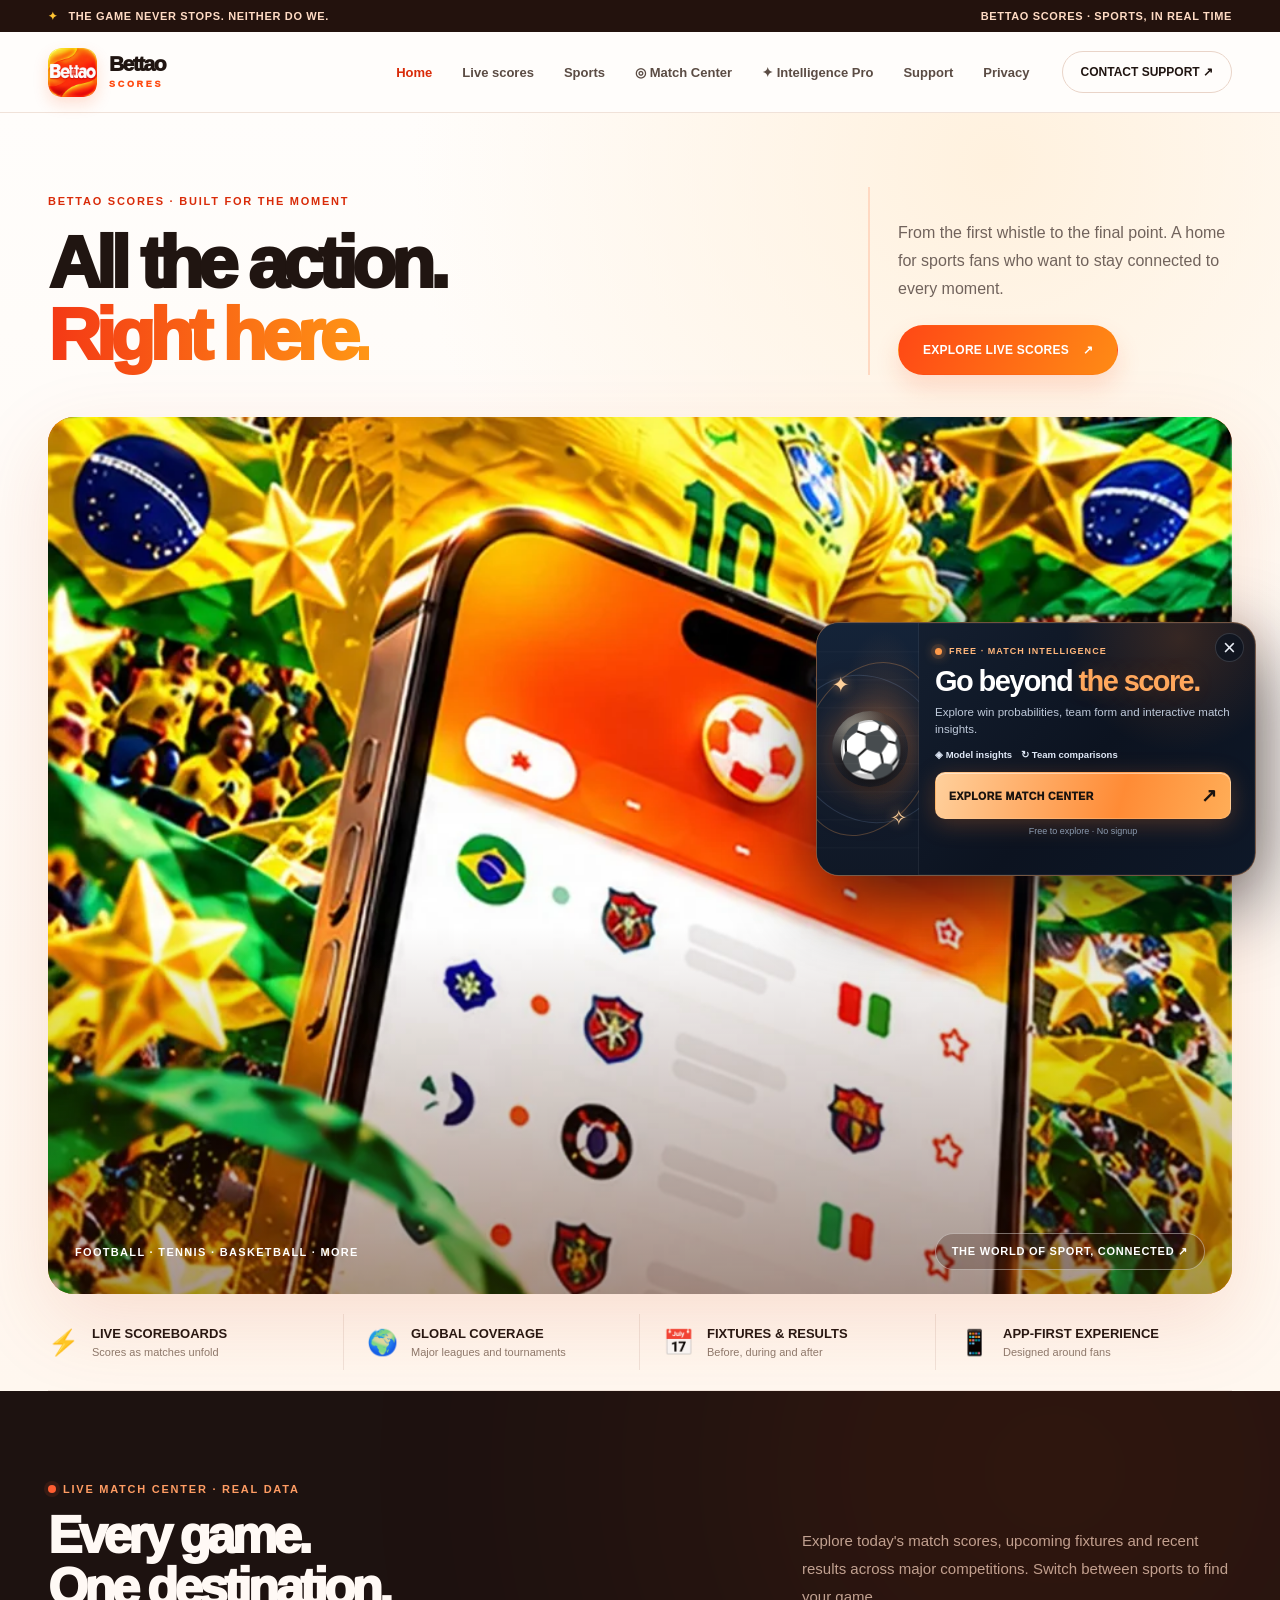
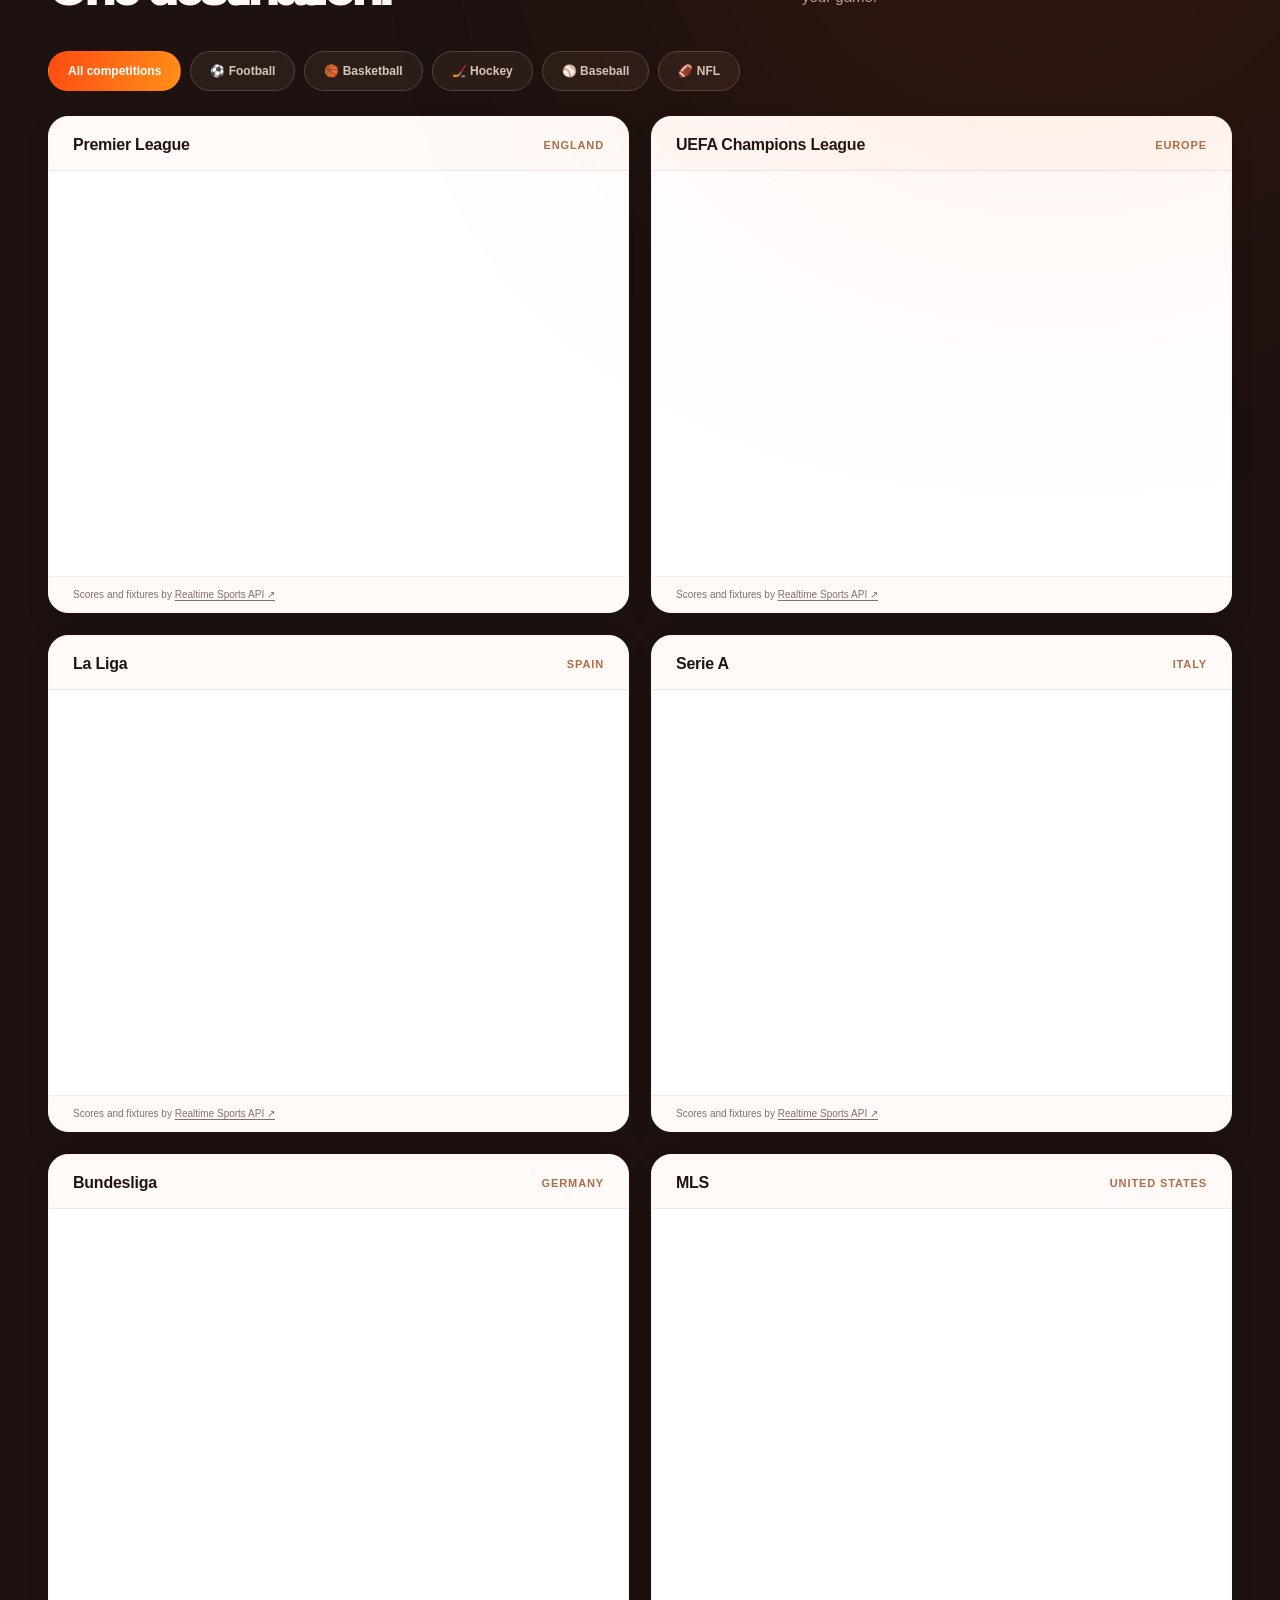
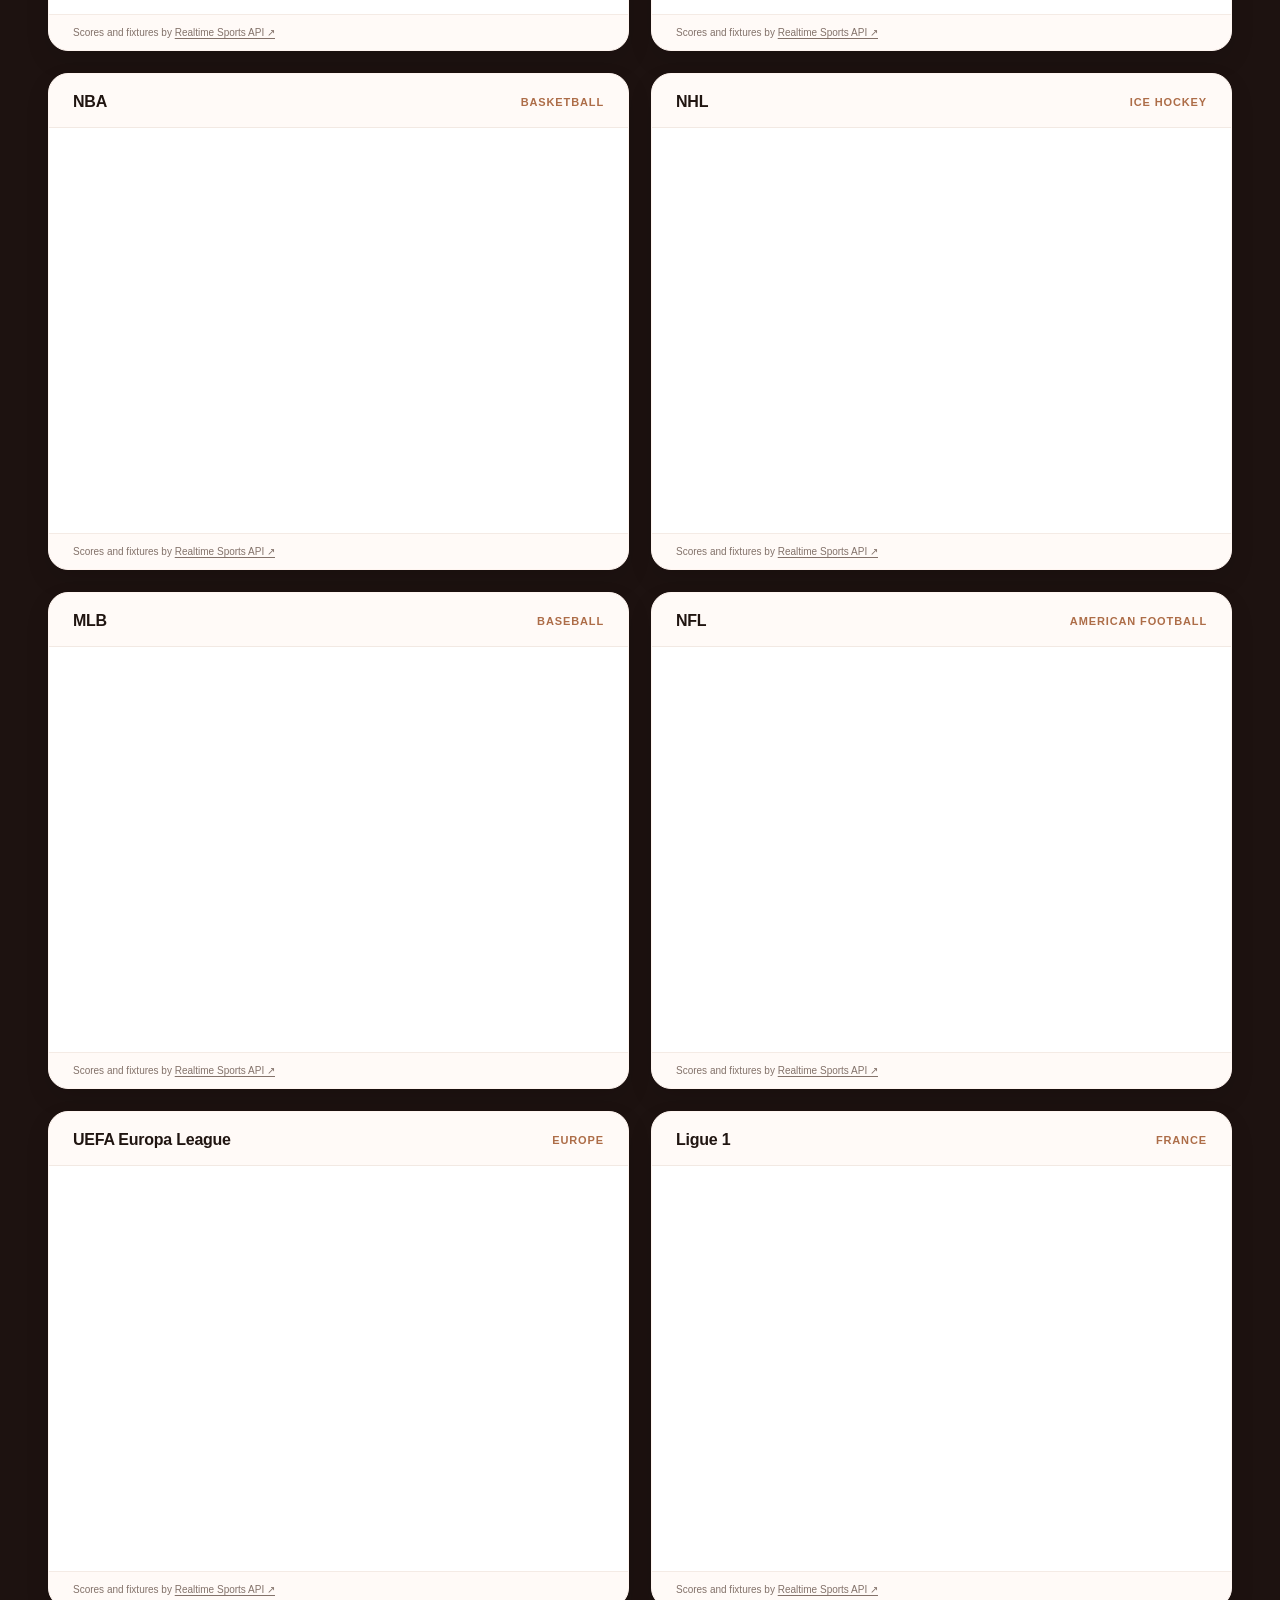
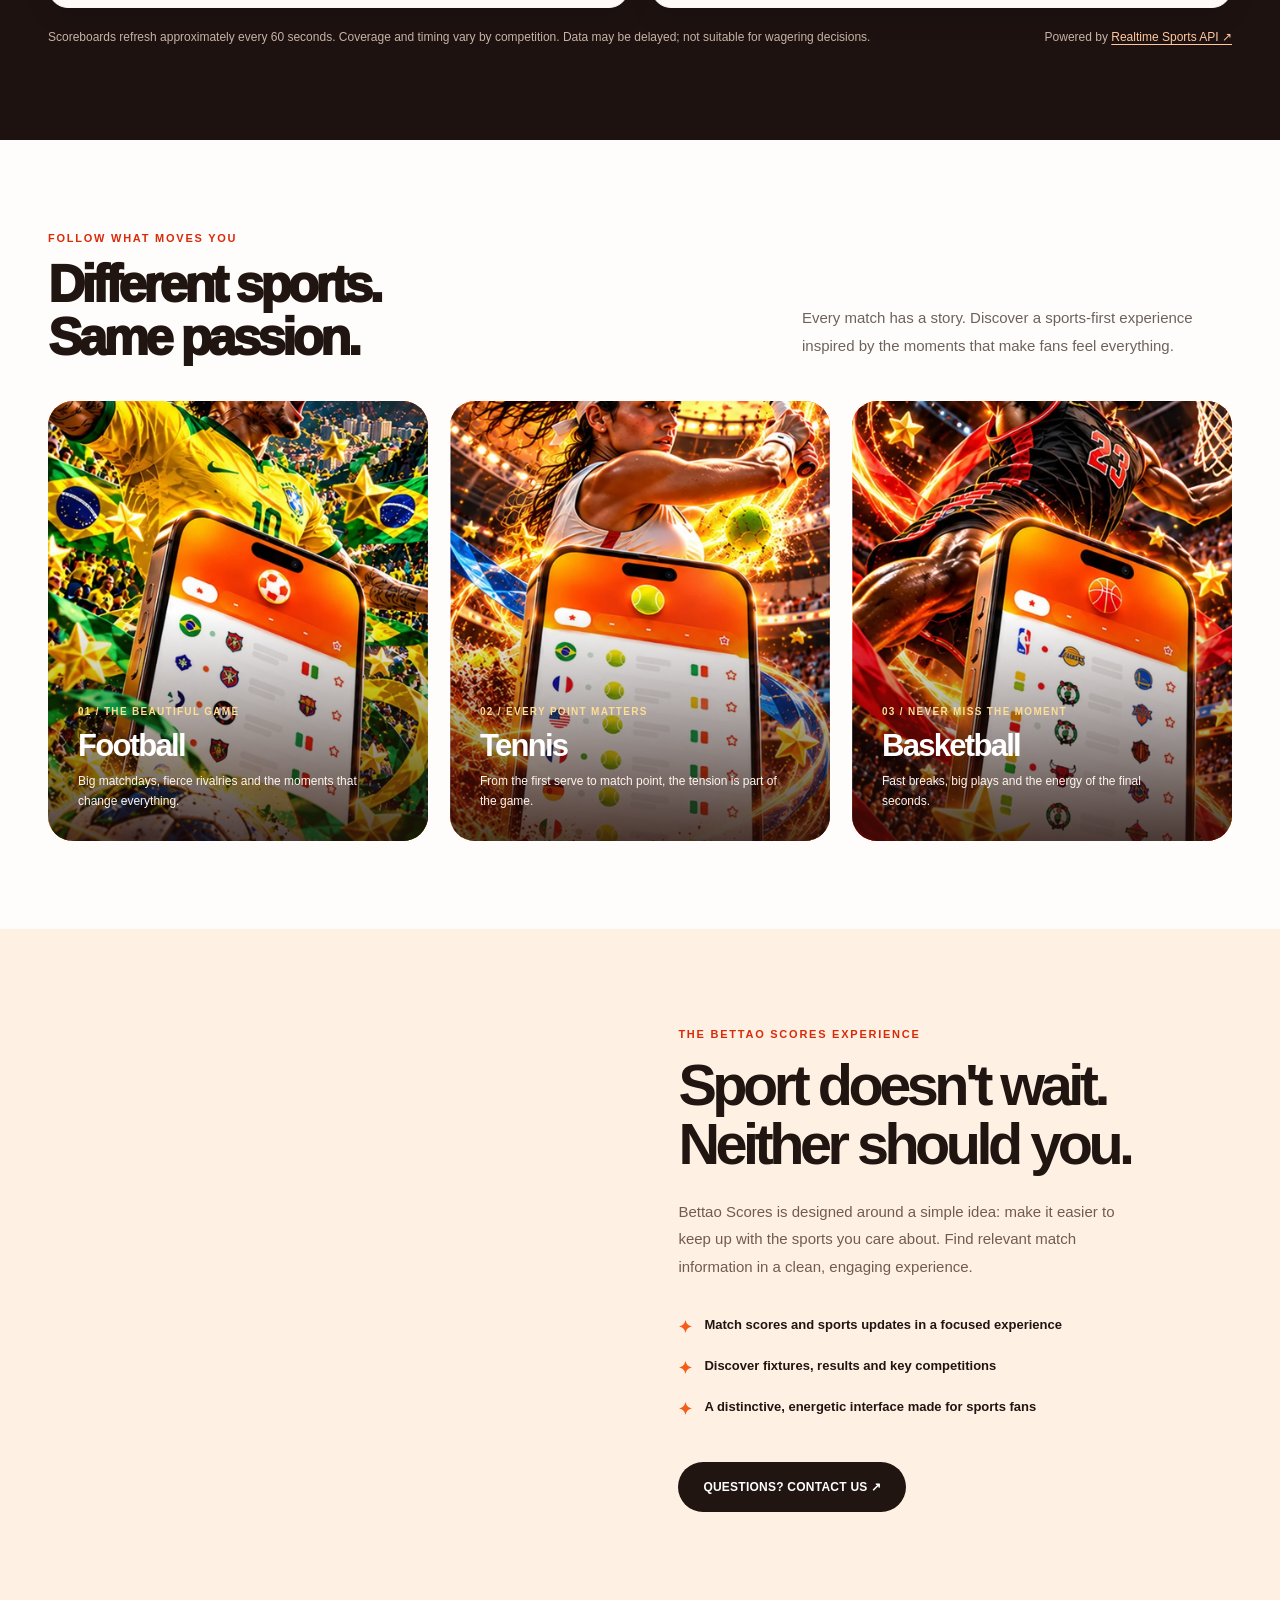
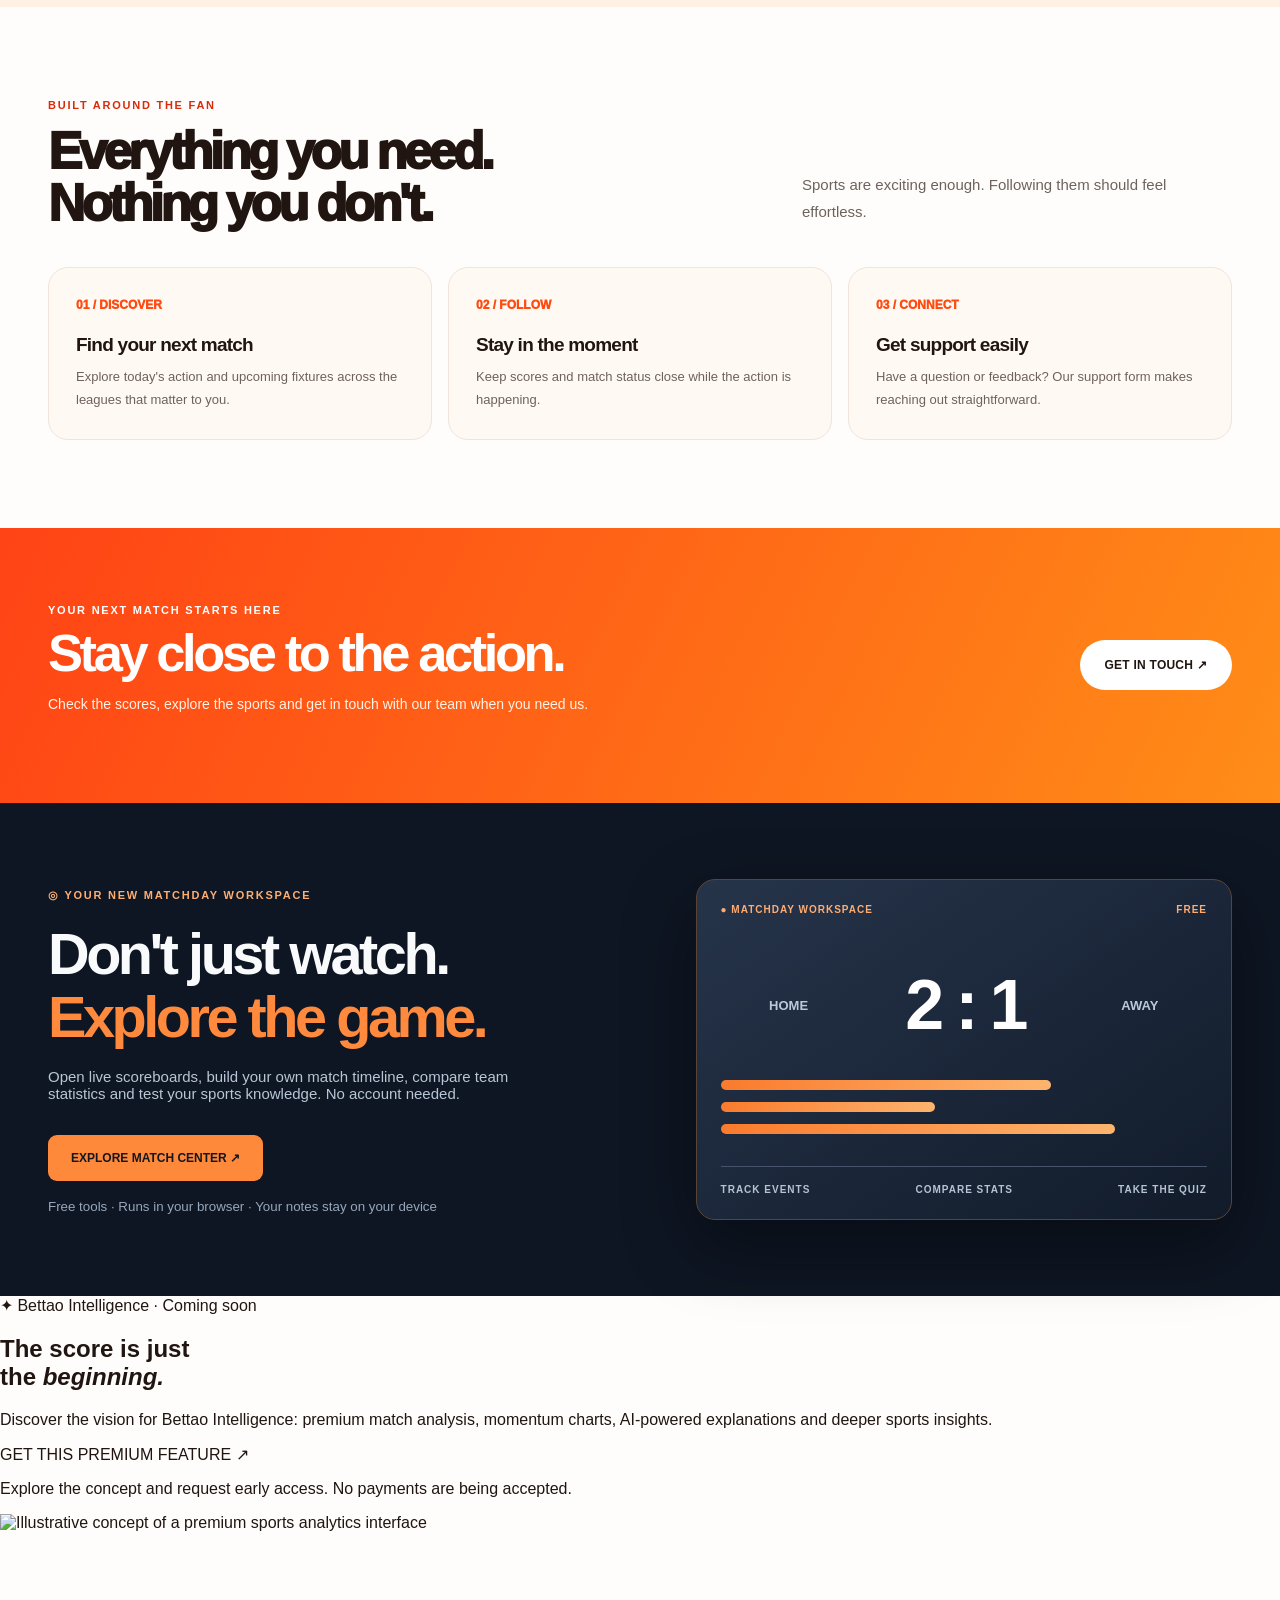
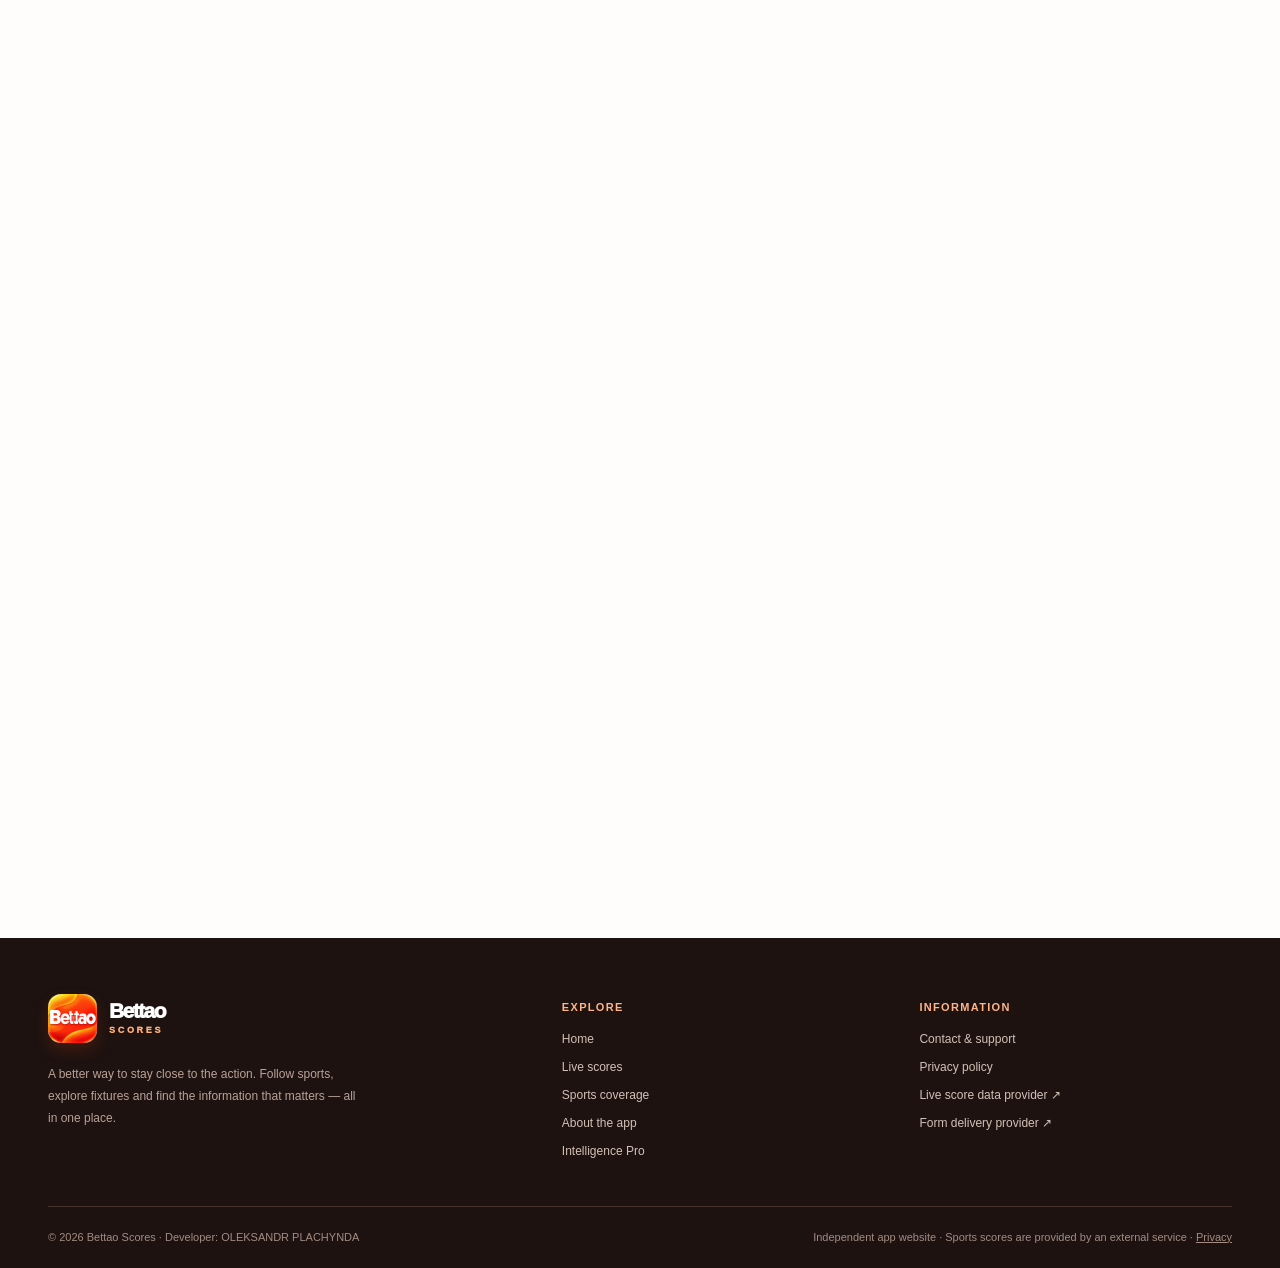
==== commit 09b53fea: "Add files via upload" ====
--- a/index.html
+++ b/index.html
@@ -1,3 +1,14 @@
 <!DOCTYPE html>
 
-<html lang="en"><head><meta charset="utf-8"/><meta content="width=device-width, initial-scale=1" name="viewport"/><meta content="#fff8f2" name="theme-color"/><meta content="light" name="color-scheme"/><meta content="OLEKSANDR PLACHYNDA" name="author"/><link href="favicon.png" rel="icon" type="image/png"/><link href="apple-touch-icon.png" rel="apple-touch-icon"/><link href="styles.css" rel="stylesheet"/><script>document.documentElement.classList.add('js-ready')</script><script defer="" src="main.js"></script><title>Bettao Scores — Follow the Game. Feel Every Moment.</title><meta content="Bettao Scores sports app. Explore live football, basketball, hockey, baseball and NFL scoreboards, match results and upcoming fixtures." name="description"/><meta content="Bettao Scores — Follow the Game. Feel Every Moment." property="og:title"/><meta content="Bettao Scores sports app. Explore live football, basketball, hockey, baseball and NFL scoreboards, match results and upcoming fixtures." property="og:description"/><meta content="hero-banner.webp" property="og:image"/><meta content="website" property="og:type"/><link href="premium.css" rel="stylesheet"/><link href="match-center.css" rel="stylesheet"/></head><body><div class="topbar"><div class="shell"><span><span class="spark">✦</span> THE GAME NEVER STOPS. NEITHER DO WE.</span><span class="topbar-right">BETTAO SCORES · SPORTS, IN REAL TIME</span></div></div><header class="header"><div class="shell header-inner"><a aria-label="Bettao Scores homepage" class="brand" href="index.html"><img alt="" height="49" src="app-icon.webp" width="49"/><span class="brand-word">Bettao<small>SCORES</small></span></a><nav aria-label="Main navigation" class="nav" id="site-nav"><a aria-current="page" href="index.html">Home</a><a href="index.html#live">Live scores</a><a href="index.html#sports">Sports</a><a href="match-center.html">◎ Match Center</a><a href="premium.html">✦ Intelligence Pro</a><a href="contact.html">Support</a><a href="privacy.html">Privacy</a></nav><a class="header-action" href="contact.html">CONTACT SUPPORT ↗</a><button aria-controls="site-nav" aria-expanded="false" aria-label="Open navigation" class="menu-toggle" type="button">☰</button></div></header><main><section class="hero"><div class="shell"><div class="hero-heading"><div><span class="eyebrow orange">BETTAO SCORES · BUILT FOR THE MOMENT</span><h1>All the action.<br/><em>Right here.</em></h1></div><div class="hero-side"><p>From the first whistle to the final point. A home for sports fans who want to stay connected to every moment.</p><a class="button hot" href="#live">EXPLORE LIVE SCORES <span aria-hidden="true">↗</span></a></div></div></div><div class="wide"><div class="hero-visual"><picture><source media="(max-width: 580px)" srcset="football-art.webp"/><img alt="Bettao Scores sports app promotional artwork featuring football, tennis, basketball and a phone interface" fetchpriority="high" height="877" src="hero-banner.webp" width="2048"/></picture><div class="hero-visual-footer"><span>FOOTBALL · TENNIS · BASKETBALL · MORE</span><strong>THE WORLD OF SPORT, CONNECTED ↗</strong></div></div></div><div class="shell metric-strip"><div class="metric"><span class="metric-icon">⚡</span><div><strong>LIVE SCOREBOARDS</strong><span>Scores as matches unfold</span></div></div><div class="metric"><span class="metric-icon">🌍</span><div><strong>GLOBAL COVERAGE</strong><span>Major leagues and tournaments</span></div></div><div class="metric"><span class="metric-icon">📅</span><div><strong>FIXTURES &amp; RESULTS</strong><span>Before, during and after</span></div></div><div class="metric"><span class="metric-icon">📱</span><div><strong>APP-FIRST EXPERIENCE</strong><span>Designed around fans</span></div></div></div></section><section class="score-section" id="live"><div class="wide"><div class="section-heading"><div><span class="eyebrow" style="color:#ff9c63"><span class="live-dot"></span>LIVE MATCH CENTER · REAL DATA</span><h2>Every game.<br/>One destination.</h2></div><p>Explore today's match scores, upcoming fixtures and recent results across major competitions. Switch between sports to find your game.</p></div><div aria-label="Filter scoreboards by sport" class="score-toolbar" role="group"><button aria-pressed="true" class="score-filter" data-sport-filter="all" type="button">All competitions</button><button aria-pressed="false" class="score-filter" data-sport-filter="football" type="button">⚽ Football</button><button aria-pressed="false" class="score-filter" data-sport-filter="basketball" type="button">🏀 Basketball</button><button aria-pressed="false" class="score-filter" data-sport-filter="hockey" type="button">🏒 Hockey</button><button aria-pressed="false" class="score-filter" data-sport-filter="baseball" type="button">⚾ Baseball</button><button aria-pressed="false" class="score-filter" data-sport-filter="football-us" type="button">🏈 NFL</button></div><div class="score-grid"><article class="score-card" data-sport-card="football"><div class="score-card-head"><strong>Premier League</strong><span>ENGLAND</span></div><iframe loading="lazy" referrerpolicy="strict-origin-when-cross-origin" src="https://www.realtimesportsapi.com/embed/scoreboard/premier-league" title="Premier League live scores, results and fixtures by Realtime Sports API"></iframe><div class="provider-note">Scores and fixtures by <a href="https://www.realtimesportsapi.com/widgets" rel="noopener noreferrer" target="_blank">Realtime Sports API ↗</a></div></article><article class="score-card" data-sport-card="football"><div class="score-card-head"><strong>UEFA Champions League</strong><span>EUROPE</span></div><iframe loading="lazy" referrerpolicy="strict-origin-when-cross-origin" src="https://www.realtimesportsapi.com/embed/scoreboard/champions-league" title="UEFA Champions League live scores, results and fixtures by Realtime Sports API"></iframe><div class="provider-note">Scores and fixtures by <a href="https://www.realtimesportsapi.com/widgets" rel="noopener noreferrer" target="_blank">Realtime Sports API ↗</a></div></article><article class="score-card" data-sport-card="football"><div class="score-card-head"><strong>La Liga</strong><span>SPAIN</span></div><iframe loading="lazy" referrerpolicy="strict-origin-when-cross-origin" src="https://www.realtimesportsapi.com/embed/scoreboard/la-liga" title="La Liga live scores, results and fixtures by Realtime Sports API"></iframe><div class="provider-note">Scores and fixtures by <a href="https://www.realtimesportsapi.com/widgets" rel="noopener noreferrer" target="_blank">Realtime Sports API ↗</a></div></article><article class="score-card" data-sport-card="football"><div class="score-card-head"><strong>Serie A</strong><span>ITALY</span></div><iframe loading="lazy" referrerpolicy="strict-origin-when-cross-origin" src="https://www.realtimesportsapi.com/embed/scoreboard/serie-a" title="Serie A live scores, results and fixtures by Realtime Sports API"></iframe><div class="provider-note">Scores and fixtures by <a href="https://www.realtimesportsapi.com/widgets" rel="noopener noreferrer" target="_blank">Realtime Sports API ↗</a></div></article><article class="score-card" data-sport-card="football"><div class="score-card-head"><strong>Bundesliga</strong><span>GERMANY</span></div><iframe loading="lazy" referrerpolicy="strict-origin-when-cross-origin" src="https://www.realtimesportsapi.com/embed/scoreboard/bundesliga" title="Bundesliga live scores, results and fixtures by Realtime Sports API"></iframe><div class="provider-note">Scores and fixtures by <a href="https://www.realtimesportsapi.com/widgets" rel="noopener noreferrer" target="_blank">Realtime Sports API ↗</a></div></article><article class="score-card" data-sport-card="football"><div class="score-card-head"><strong>MLS</strong><span>UNITED STATES</span></div><iframe loading="lazy" referrerpolicy="strict-origin-when-cross-origin" src="https://www.realtimesportsapi.com/embed/scoreboard/mls" title="MLS live scores, results and fixtures by Realtime Sports API"></iframe><div class="provider-note">Scores and fixtures by <a href="https://www.realtimesportsapi.com/widgets" rel="noopener noreferrer" target="_blank">Realtime Sports API ↗</a></div></article><article class="score-card" data-sport-card="basketball"><div class="score-card-head"><strong>NBA</strong><span>BASKETBALL</span></div><iframe loading="lazy" referrerpolicy="strict-origin-when-cross-origin" src="https://www.realtimesportsapi.com/embed/scoreboard/nba" title="NBA live scores, results and fixtures by Realtime Sports API"></iframe><div class="provider-note">Scores and fixtures by <a href="https://www.realtimesportsapi.com/widgets" rel="noopener noreferrer" target="_blank">Realtime Sports API ↗</a></div></article><article class="score-card" data-sport-card="hockey"><div class="score-card-head"><strong>NHL</strong><span>ICE HOCKEY</span></div><iframe loading="lazy" referrerpolicy="strict-origin-when-cross-origin" src="https://www.realtimesportsapi.com/embed/scoreboard/nhl" title="NHL live scores, results and fixtures by Realtime Sports API"></iframe><div class="provider-note">Scores and fixtures by <a href="https://www.realtimesportsapi.com/widgets" rel="noopener noreferrer" target="_blank">Realtime Sports API ↗</a></div></article><article class="score-card" data-sport-card="baseball"><div class="score-card-head"><strong>MLB</strong><span>BASEBALL</span></div><iframe loading="lazy" referrerpolicy="strict-origin-when-cross-origin" src="https://www.realtimesportsapi.com/embed/scoreboard/mlb" title="MLB live scores, results and fixtures by Realtime Sports API"></iframe><div class="provider-note">Scores and fixtures by <a href="https://www.realtimesportsapi.com/widgets" rel="noopener noreferrer" target="_blank">Realtime Sports API ↗</a></div></article><article class="score-card" data-sport-card="football-us"><div class="score-card-head"><strong>NFL</strong><span>AMERICAN FOOTBALL</span></div><iframe loading="lazy" referrerpolicy="strict-origin-when-cross-origin" src="https://www.realtimesportsapi.com/embed/scoreboard/nfl" title="NFL live scores, results and fixtures by Realtime Sports API"></iframe><div class="provider-note">Scores and fixtures by <a href="https://www.realtimesportsapi.com/widgets" rel="noopener noreferrer" target="_blank">Realtime Sports API ↗</a></div></article><article class="score-card" data-sport-card="football"><div class="score-card-head"><strong>UEFA Europa League</strong><span>EUROPE</span></div><iframe loading="lazy" referrerpolicy="strict-origin-when-cross-origin" src="https://www.realtimesportsapi.com/embed/scoreboard/europa-league" title="UEFA Europa League live scores, results and fixtures by Realtime Sports API"></iframe><div class="provider-note">Scores and fixtures by <a href="https://www.realtimesportsapi.com/widgets" rel="noopener noreferrer" target="_blank">Realtime Sports API ↗</a></div></article><article class="score-card" data-sport-card="football"><div class="score-card-head"><strong>Ligue 1</strong><span>FRANCE</span></div><iframe loading="lazy" referrerpolicy="strict-origin-when-cross-origin" src="https://www.realtimesportsapi.com/embed/scoreboard/ligue-1" title="Ligue 1 live scores, results and fixtures by Realtime Sports API"></iframe><div class="provider-note">Scores and fixtures by <a href="https://www.realtimesportsapi.com/widgets" rel="noopener noreferrer" target="_blank">Realtime Sports API ↗</a></div></article></div><div class="score-bottom"><span>Scoreboards refresh approximately every 60 seconds. Coverage and timing vary by competition. Data may be delayed; not suitable for wagering decisions.</span><span>Powered by <a href="https://www.realtimesportsapi.com/widgets" rel="noopener noreferrer" target="_blank">Realtime Sports API ↗</a></span></div></div></section><section class="section" id="sports"><div class="shell"><div class="section-heading"><div><span class="eyebrow orange">FOLLOW WHAT MOVES YOU</span><h2>Different sports.<br/>Same passion.</h2></div><p>Every match has a story. Discover a sports-first experience inspired by the moments that make fans feel everything.</p></div><div class="category-grid"><article class="category-card reveal"><img alt="Football-inspired Bettao Scores promotional art" loading="lazy" src="football-art.webp"/><div class="category-card-content"><span class="tag">01 / THE BEAUTIFUL GAME</span><h3>Football</h3><p>Big matchdays, fierce rivalries and the moments that change everything.</p></div></article><article class="category-card reveal"><img alt="Tennis-inspired Bettao Scores promotional art" loading="lazy" src="tennis-art.webp"/><div class="category-card-content"><span class="tag">02 / EVERY POINT MATTERS</span><h3>Tennis</h3><p>From the first serve to match point, the tension is part of the game.</p></div></article><article class="category-card reveal"><img alt="Basketball-inspired Bettao Scores promotional art" loading="lazy" src="basketball-art.webp"/><div class="category-card-content"><span class="tag">03 / NEVER MISS THE MOMENT</span><h3>Basketball</h3><p>Fast breaks, big plays and the energy of the final seconds.</p></div></article></div></div></section><section class="product-band" id="about"><div class="shell product-grid"><div class="product-visual reveal"><img alt="Bettao Scores promotional artwork showing a multi-sport app experience" loading="lazy" src="sports-art.webp"/></div><div class="product-copy"><span class="eyebrow orange">THE BETTAO SCORES EXPERIENCE</span><h2>Sport doesn't wait.<br/>Neither should you.</h2><p>Bettao Scores is designed around a simple idea: make it easier to keep up with the sports you care about. Find relevant match information in a clean, engaging experience.</p><ul class="feature-list"><li><span>✦</span> Match scores and sports updates in a focused experience</li><li><span>✦</span> Discover fixtures, results and key competitions</li><li><span>✦</span> A distinctive, energetic interface made for sports fans</li></ul><a class="button primary" href="contact.html">QUESTIONS? CONTACT US ↗</a></div></div></section><section class="section"><div class="shell"><div class="section-heading"><div><span class="eyebrow orange">BUILT AROUND THE FAN</span><h2>Everything you need.<br/>Nothing you don't.</h2></div><p>Sports are exciting enough. Following them should feel effortless.</p></div><div class="info-tiles"><div class="info-tile"><span class="number">01 / DISCOVER</span><h3>Find your next match</h3><p>Explore today's action and upcoming fixtures across the leagues that matter to you.</p></div><div class="info-tile"><span class="number">02 / FOLLOW</span><h3>Stay in the moment</h3><p>Keep scores and match status close while the action is happening.</p></div><div class="info-tile"><span class="number">03 / CONNECT</span><h3>Get support easily</h3><p>Have a question or feedback? Our support form makes reaching out straightforward.</p></div></div></div></section><section class="cta-band"><div class="shell cta-inner"><div><span class="eyebrow">YOUR NEXT MATCH STARTS HERE</span><h2>Stay close to the action.</h2><p>Check the scores, explore the sports and get in touch with our team when you need us.</p></div><a class="button white" href="contact.html">GET IN TOUCH ↗</a></div></section><section aria-labelledby="mc-home-title" class="mc-home-feature"><div class="shell mc-home-inner"><div><span class="mc-home-kicker">◎ YOUR NEW MATCHDAY WORKSPACE</span><h2 id="mc-home-title">Don't just watch.<br/><em>Explore the game.</em></h2><p>Open live scoreboards, build your own match timeline, compare team statistics and test your sports knowledge. No account needed.</p><a class="mc-home-button" href="match-center.html">EXPLORE MATCH CENTER ↗</a><small>Free tools · Runs in your browser · Your notes stay on your device</small></div><div aria-hidden="true" class="mc-home-visual"><div class="mc-v-top"><span>● MATCHDAY WORKSPACE</span><span>FREE</span></div><div class="mc-v-teams"><span>HOME</span><strong>2 : 1</strong><span>AWAY</span></div><div class="mc-v-bars"><i style="width:68%"></i><i style="width:44%"></i><i style="width:81%"></i></div><div class="mc-v-footer"><span>TRACK EVENTS</span><span>COMPARE STATS</span><span>TAKE THE QUIZ</span></div></div></div></section><section aria-labelledby="intelligence-heading" class="pro-home-teaser"><div class="pro-wrap pro-home-grid"><div><span class="pro-kicker">✦ Bettao Intelligence · Coming soon</span><h2 id="intelligence-heading">The score is just<br/>the <em>beginning.</em></h2><p>Discover the vision for Bettao Intelligence: premium match analysis, momentum charts, AI-powered explanations and deeper sports insights.</p><div class="pro-actions"><a class="pro-button" href="premium.html">GET THIS PREMIUM FEATURE ↗</a></div><p class="pro-fine">Explore the concept and request early access. No payments are being accepted.</p></div><a aria-label="Explore Bettao Intelligence concept" class="pro-home-image" href="premium.html"><img alt="Illustrative concept of a premium sports analytics interface" height="1024" loading="lazy" src="premium-preview.webp" width="1728"/></a></div></section></main><footer class="footer"><div class="shell"><div class="footer-grid"><div><a class="brand" href="index.html"><img alt="" height="49" src="app-icon.webp" width="49"/><span class="brand-word">Bettao<small>SCORES</small></span></a><p class="footer-desc">A better way to stay close to the action. Follow sports, explore fixtures and find the information that matters — all in one place.</p></div><div><h4>Explore</h4><div class="footer-links"><a href="index.html">Home</a><a href="index.html#live">Live scores</a><a href="index.html#sports">Sports coverage</a><a href="index.html#about">About the app</a><a href="premium.html">Intelligence Pro</a></div></div><div><h4>Information</h4><div class="footer-links"><a href="contact.html">Contact &amp; support</a><a href="privacy.html">Privacy policy</a><a href="https://www.realtimesportsapi.com/widgets" rel="noopener noreferrer" target="_blank">Live score data provider ↗</a><a href="https://formspree.io/" rel="noopener noreferrer" target="_blank">Form delivery provider ↗</a></div></div></div><div class="footer-bottom"><span>© 2026 Bettao Scores · Developer: OLEKSANDR PLACHYNDA</span><span>Independent app website · Sports scores are provided by an external service · <a href="privacy.html">Privacy</a></span></div></div></footer><aside aria-label="Discover Match Center" class="mc-float" hidden="" id="mc-float"><button aria-label="Dismiss Match Center promotion" class="mc-float-close" id="mc-float-close" type="button">×</button><span class="mc-float-eyebrow">NEW · FREE INTERACTIVE TOOLS</span><div class="mc-float-heading"><span class="mc-float-icon">◎</span><div><strong>BETTAO MATCH CENTER</strong><span>Make every match yours.</span></div></div><p>Live scoreboards, match journal, stats comparison and a sports quiz.</p><a class="mc-float-cta" href="match-center.html">OPEN MATCH CENTER <span>↗</span></a></aside><script defer="True" src="match-center-promo.js"></script></body></html>+<html lang="en"><head><meta charset="utf-8"/><meta content="width=device-width, initial-scale=1" name="viewport"/><meta content="#fff8f2" name="theme-color"/><meta content="light" name="color-scheme"/><meta content="OLEKSANDR PLACHYNDA" name="author"/><link href="favicon.png" rel="icon" type="image/png"/><link href="apple-touch-icon.png" rel="apple-touch-icon"/><link href="styles.css" rel="stylesheet"/><script>document.documentElement.classList.add('js-ready')</script><script defer="" src="main.js"></script><title>Bettao Scores — Follow the Game. Feel Every Moment.</title><meta content="Bettao Scores sports app. Explore live football, basketball, hockey, baseball and NFL scoreboards, match results and upcoming fixtures." name="description"/><meta content="Bettao Scores — Follow the Game. Feel Every Moment." property="og:title"/><meta content="Bettao Scores sports app. Explore live football, basketball, hockey, baseball and NFL scoreboards, match results and upcoming fixtures." property="og:description"/><meta content="hero-banner.webp" property="og:image"/><meta content="website" property="og:type"/><link href="premium.css" rel="stylesheet"/><link href="match-center.css" rel="stylesheet"/></head><body><div class="topbar"><div class="shell"><span><span class="spark">✦</span> THE GAME NEVER STOPS. NEITHER DO WE.</span><span class="topbar-right">BETTAO SCORES · SPORTS, IN REAL TIME</span></div></div><header class="header"><div class="shell header-inner"><a aria-label="Bettao Scores homepage" class="brand" href="index.html"><img alt="" height="49" src="app-icon.webp" width="49"/><span class="brand-word">Bettao<small>SCORES</small></span></a><nav aria-label="Main navigation" class="nav" id="site-nav"><a aria-current="page" href="index.html">Home</a><a href="index.html#live">Live scores</a><a href="index.html#sports">Sports</a><a href="match-center.html">◎ Match Center</a><a href="premium.html">✦ Intelligence Pro</a><a href="contact.html">Support</a><a href="privacy.html">Privacy</a></nav><a class="header-action" href="contact.html">CONTACT SUPPORT ↗</a><button aria-controls="site-nav" aria-expanded="false" aria-label="Open navigation" class="menu-toggle" type="button">☰</button></div></header><main><section class="hero"><div class="shell"><div class="hero-heading"><div><span class="eyebrow orange">BETTAO SCORES · BUILT FOR THE MOMENT</span><h1>All the action.<br/><em>Right here.</em></h1></div><div class="hero-side"><p>From the first whistle to the final point. A home for sports fans who want to stay connected to every moment.</p><a class="button hot" href="#live">EXPLORE LIVE SCORES <span aria-hidden="true">↗</span></a></div></div></div><div class="wide"><div class="hero-visual"><picture><source media="(max-width: 580px)" srcset="football-art.webp"/><img alt="Bettao Scores sports app promotional artwork featuring football, tennis, basketball and a phone interface" fetchpriority="high" height="877" src="hero-banner.webp" width="2048"/></picture><div class="hero-visual-footer"><span>FOOTBALL · TENNIS · BASKETBALL · MORE</span><strong>THE WORLD OF SPORT, CONNECTED ↗</strong></div></div></div><div class="shell metric-strip"><div class="metric"><span class="metric-icon">⚡</span><div><strong>LIVE SCOREBOARDS</strong><span>Scores as matches unfold</span></div></div><div class="metric"><span class="metric-icon">🌍</span><div><strong>GLOBAL COVERAGE</strong><span>Major leagues and tournaments</span></div></div><div class="metric"><span class="metric-icon">📅</span><div><strong>FIXTURES &amp; RESULTS</strong><span>Before, during and after</span></div></div><div class="metric"><span class="metric-icon">📱</span><div><strong>APP-FIRST EXPERIENCE</strong><span>Designed around fans</span></div></div></div></section><section class="score-section" id="live"><div class="wide"><div class="section-heading"><div><span class="eyebrow" style="color:#ff9c63"><span class="live-dot"></span>LIVE MATCH CENTER · REAL DATA</span><h2>Every game.<br/>One destination.</h2></div><p>Explore today's match scores, upcoming fixtures and recent results across major competitions. Switch between sports to find your game.</p></div><div aria-label="Filter scoreboards by sport" class="score-toolbar" role="group"><button aria-pressed="true" class="score-filter" data-sport-filter="all" type="button">All competitions</button><button aria-pressed="false" class="score-filter" data-sport-filter="football" type="button">⚽ Football</button><button aria-pressed="false" class="score-filter" data-sport-filter="basketball" type="button">🏀 Basketball</button><button aria-pressed="false" class="score-filter" data-sport-filter="hockey" type="button">🏒 Hockey</button><button aria-pressed="false" class="score-filter" data-sport-filter="baseball" type="button">⚾ Baseball</button><button aria-pressed="false" class="score-filter" data-sport-filter="football-us" type="button">🏈 NFL</button></div><div class="score-grid"><article class="score-card" data-sport-card="football"><div class="score-card-head"><strong>Premier League</strong><span>ENGLAND</span></div><iframe loading="lazy" referrerpolicy="strict-origin-when-cross-origin" src="https://www.realtimesportsapi.com/embed/scoreboard/premier-league" title="Premier League live scores, results and fixtures by Realtime Sports API"></iframe><div class="provider-note">Scores and fixtures by <a href="https://www.realtimesportsapi.com/widgets" rel="noopener noreferrer" target="_blank">Realtime Sports API ↗</a></div></article><article class="score-card" data-sport-card="football"><div class="score-card-head"><strong>UEFA Champions League</strong><span>EUROPE</span></div><iframe loading="lazy" referrerpolicy="strict-origin-when-cross-origin" src="https://www.realtimesportsapi.com/embed/scoreboard/champions-league" title="UEFA Champions League live scores, results and fixtures by Realtime Sports API"></iframe><div class="provider-note">Scores and fixtures by <a href="https://www.realtimesportsapi.com/widgets" rel="noopener noreferrer" target="_blank">Realtime Sports API ↗</a></div></article><article class="score-card" data-sport-card="football"><div class="score-card-head"><strong>La Liga</strong><span>SPAIN</span></div><iframe loading="lazy" referrerpolicy="strict-origin-when-cross-origin" src="https://www.realtimesportsapi.com/embed/scoreboard/la-liga" title="La Liga live scores, results and fixtures by Realtime Sports API"></iframe><div class="provider-note">Scores and fixtures by <a href="https://www.realtimesportsapi.com/widgets" rel="noopener noreferrer" target="_blank">Realtime Sports API ↗</a></div></article><article class="score-card" data-sport-card="football"><div class="score-card-head"><strong>Serie A</strong><span>ITALY</span></div><iframe loading="lazy" referrerpolicy="strict-origin-when-cross-origin" src="https://www.realtimesportsapi.com/embed/scoreboard/serie-a" title="Serie A live scores, results and fixtures by Realtime Sports API"></iframe><div class="provider-note">Scores and fixtures by <a href="https://www.realtimesportsapi.com/widgets" rel="noopener noreferrer" target="_blank">Realtime Sports API ↗</a></div></article><article class="score-card" data-sport-card="football"><div class="score-card-head"><strong>Bundesliga</strong><span>GERMANY</span></div><iframe loading="lazy" referrerpolicy="strict-origin-when-cross-origin" src="https://www.realtimesportsapi.com/embed/scoreboard/bundesliga" title="Bundesliga live scores, results and fixtures by Realtime Sports API"></iframe><div class="provider-note">Scores and fixtures by <a href="https://www.realtimesportsapi.com/widgets" rel="noopener noreferrer" target="_blank">Realtime Sports API ↗</a></div></article><article class="score-card" data-sport-card="football"><div class="score-card-head"><strong>MLS</strong><span>UNITED STATES</span></div><iframe loading="lazy" referrerpolicy="strict-origin-when-cross-origin" src="https://www.realtimesportsapi.com/embed/scoreboard/mls" title="MLS live scores, results and fixtures by Realtime Sports API"></iframe><div class="provider-note">Scores and fixtures by <a href="https://www.realtimesportsapi.com/widgets" rel="noopener noreferrer" target="_blank">Realtime Sports API ↗</a></div></article><article class="score-card" data-sport-card="basketball"><div class="score-card-head"><strong>NBA</strong><span>BASKETBALL</span></div><iframe loading="lazy" referrerpolicy="strict-origin-when-cross-origin" src="https://www.realtimesportsapi.com/embed/scoreboard/nba" title="NBA live scores, results and fixtures by Realtime Sports API"></iframe><div class="provider-note">Scores and fixtures by <a href="https://www.realtimesportsapi.com/widgets" rel="noopener noreferrer" target="_blank">Realtime Sports API ↗</a></div></article><article class="score-card" data-sport-card="hockey"><div class="score-card-head"><strong>NHL</strong><span>ICE HOCKEY</span></div><iframe loading="lazy" referrerpolicy="strict-origin-when-cross-origin" src="https://www.realtimesportsapi.com/embed/scoreboard/nhl" title="NHL live scores, results and fixtures by Realtime Sports API"></iframe><div class="provider-note">Scores and fixtures by <a href="https://www.realtimesportsapi.com/widgets" rel="noopener noreferrer" target="_blank">Realtime Sports API ↗</a></div></article><article class="score-card" data-sport-card="baseball"><div class="score-card-head"><strong>MLB</strong><span>BASEBALL</span></div><iframe loading="lazy" referrerpolicy="strict-origin-when-cross-origin" src="https://www.realtimesportsapi.com/embed/scoreboard/mlb" title="MLB live scores, results and fixtures by Realtime Sports API"></iframe><div class="provider-note">Scores and fixtures by <a href="https://www.realtimesportsapi.com/widgets" rel="noopener noreferrer" target="_blank">Realtime Sports API ↗</a></div></article><article class="score-card" data-sport-card="football-us"><div class="score-card-head"><strong>NFL</strong><span>AMERICAN FOOTBALL</span></div><iframe loading="lazy" referrerpolicy="strict-origin-when-cross-origin" src="https://www.realtimesportsapi.com/embed/scoreboard/nfl" title="NFL live scores, results and fixtures by Realtime Sports API"></iframe><div class="provider-note">Scores and fixtures by <a href="https://www.realtimesportsapi.com/widgets" rel="noopener noreferrer" target="_blank">Realtime Sports API ↗</a></div></article><article class="score-card" data-sport-card="football"><div class="score-card-head"><strong>UEFA Europa League</strong><span>EUROPE</span></div><iframe loading="lazy" referrerpolicy="strict-origin-when-cross-origin" src="https://www.realtimesportsapi.com/embed/scoreboard/europa-league" title="UEFA Europa League live scores, results and fixtures by Realtime Sports API"></iframe><div class="provider-note">Scores and fixtures by <a href="https://www.realtimesportsapi.com/widgets" rel="noopener noreferrer" target="_blank">Realtime Sports API ↗</a></div></article><article class="score-card" data-sport-card="football"><div class="score-card-head"><strong>Ligue 1</strong><span>FRANCE</span></div><iframe loading="lazy" referrerpolicy="strict-origin-when-cross-origin" src="https://www.realtimesportsapi.com/embed/scoreboard/ligue-1" title="Ligue 1 live scores, results and fixtures by Realtime Sports API"></iframe><div class="provider-note">Scores and fixtures by <a href="https://www.realtimesportsapi.com/widgets" rel="noopener noreferrer" target="_blank">Realtime Sports API ↗</a></div></article></div><div class="score-bottom"><span>Scoreboards refresh approximately every 60 seconds. Coverage and timing vary by competition. Data may be delayed; not suitable for wagering decisions.</span><span>Powered by <a href="https://www.realtimesportsapi.com/widgets" rel="noopener noreferrer" target="_blank">Realtime Sports API ↗</a></span></div></div></section><section class="section" id="sports"><div class="shell"><div class="section-heading"><div><span class="eyebrow orange">FOLLOW WHAT MOVES YOU</span><h2>Different sports.<br/>Same passion.</h2></div><p>Every match has a story. Discover a sports-first experience inspired by the moments that make fans feel everything.</p></div><div class="category-grid"><article class="category-card reveal"><img alt="Football-inspired Bettao Scores promotional art" loading="lazy" src="football-art.webp"/><div class="category-card-content"><span class="tag">01 / THE BEAUTIFUL GAME</span><h3>Football</h3><p>Big matchdays, fierce rivalries and the moments that change everything.</p></div></article><article class="category-card reveal"><img alt="Tennis-inspired Bettao Scores promotional art" loading="lazy" src="tennis-art.webp"/><div class="category-card-content"><span class="tag">02 / EVERY POINT MATTERS</span><h3>Tennis</h3><p>From the first serve to match point, the tension is part of the game.</p></div></article><article class="category-card reveal"><img alt="Basketball-inspired Bettao Scores promotional art" loading="lazy" src="basketball-art.webp"/><div class="category-card-content"><span class="tag">03 / NEVER MISS THE MOMENT</span><h3>Basketball</h3><p>Fast breaks, big plays and the energy of the final seconds.</p></div></article></div></div></section><section class="product-band" id="about"><div class="shell product-grid"><div class="product-visual reveal"><img alt="Bettao Scores promotional artwork showing a multi-sport app experience" loading="lazy" src="sports-art.webp"/></div><div class="product-copy"><span class="eyebrow orange">THE BETTAO SCORES EXPERIENCE</span><h2>Sport doesn't wait.<br/>Neither should you.</h2><p>Bettao Scores is designed around a simple idea: make it easier to keep up with the sports you care about. Find relevant match information in a clean, engaging experience.</p><ul class="feature-list"><li><span>✦</span> Match scores and sports updates in a focused experience</li><li><span>✦</span> Discover fixtures, results and key competitions</li><li><span>✦</span> A distinctive, energetic interface made for sports fans</li></ul><a class="button primary" href="contact.html">QUESTIONS? CONTACT US ↗</a></div></div></section><section class="section"><div class="shell"><div class="section-heading"><div><span class="eyebrow orange">BUILT AROUND THE FAN</span><h2>Everything you need.<br/>Nothing you don't.</h2></div><p>Sports are exciting enough. Following them should feel effortless.</p></div><div class="info-tiles"><div class="info-tile"><span class="number">01 / DISCOVER</span><h3>Find your next match</h3><p>Explore today's action and upcoming fixtures across the leagues that matter to you.</p></div><div class="info-tile"><span class="number">02 / FOLLOW</span><h3>Stay in the moment</h3><p>Keep scores and match status close while the action is happening.</p></div><div class="info-tile"><span class="number">03 / CONNECT</span><h3>Get support easily</h3><p>Have a question or feedback? Our support form makes reaching out straightforward.</p></div></div></div></section><section class="cta-band"><div class="shell cta-inner"><div><span class="eyebrow">YOUR NEXT MATCH STARTS HERE</span><h2>Stay close to the action.</h2><p>Check the scores, explore the sports and get in touch with our team when you need us.</p></div><a class="button white" href="contact.html">GET IN TOUCH ↗</a></div></section><section aria-labelledby="mc-home-title" class="mc-home-feature"><div class="shell mc-home-inner"><div><span class="mc-home-kicker">◎ YOUR NEW MATCHDAY WORKSPACE</span><h2 id="mc-home-title">Don't just watch.<br/><em>Explore the game.</em></h2><p>Open live scoreboards, build your own match timeline, compare team statistics and test your sports knowledge. No account needed.</p><a class="mc-home-button" href="match-center.html">EXPLORE MATCH CENTER ↗</a><small>Free tools · Runs in your browser · Your notes stay on your device</small></div><div aria-hidden="true" class="mc-home-visual"><div class="mc-v-top"><span>● MATCHDAY WORKSPACE</span><span>FREE</span></div><div class="mc-v-teams"><span>HOME</span><strong>2 : 1</strong><span>AWAY</span></div><div class="mc-v-bars"><i style="width:68%"></i><i style="width:44%"></i><i style="width:81%"></i></div><div class="mc-v-footer"><span>TRACK EVENTS</span><span>COMPARE STATS</span><span>TAKE THE QUIZ</span></div></div></div></section><section aria-labelledby="intelligence-heading" class="pro-home-teaser"><div class="pro-wrap pro-home-grid"><div><span class="pro-kicker">✦ Bettao Intelligence · Coming soon</span><h2 id="intelligence-heading">The score is just<br/>the <em>beginning.</em></h2><p>Discover the vision for Bettao Intelligence: premium match analysis, momentum charts, AI-powered explanations and deeper sports insights.</p><div class="pro-actions"><a class="pro-button" href="premium.html">GET THIS PREMIUM FEATURE ↗</a></div><p class="pro-fine">Explore the concept and request early access. No payments are being accepted.</p></div><a aria-label="Explore Bettao Intelligence concept" class="pro-home-image" href="premium.html"><img alt="Illustrative concept of a premium sports analytics interface" height="1024" loading="lazy" src="premium-preview.webp" width="1728"/></a></div></section></main><footer class="footer"><div class="shell"><div class="footer-grid"><div><a class="brand" href="index.html"><img alt="" height="49" src="app-icon.webp" width="49"/><span class="brand-word">Bettao<small>SCORES</small></span></a><p class="footer-desc">A better way to stay close to the action. Follow sports, explore fixtures and find the information that matters — all in one place.</p></div><div><h4>Explore</h4><div class="footer-links"><a href="index.html">Home</a><a href="index.html#live">Live scores</a><a href="index.html#sports">Sports coverage</a><a href="index.html#about">About the app</a><a href="premium.html">Intelligence Pro</a></div></div><div><h4>Information</h4><div class="footer-links"><a href="contact.html">Contact &amp; support</a><a href="privacy.html">Privacy policy</a><a href="https://www.realtimesportsapi.com/widgets" rel="noopener noreferrer" target="_blank">Live score data provider ↗</a><a href="https://formspree.io/" rel="noopener noreferrer" target="_blank">Form delivery provider ↗</a></div></div></div><div class="footer-bottom"><span>© 2026 Bettao Scores · Developer: OLEKSANDR PLACHYNDA</span><span>Independent app website · Sports scores are provided by an external service · <a href="privacy.html">Privacy</a></span></div></div></footer><aside aria-label="Discover Bettao Match Center" class="mc-float mc-float-premium" hidden id="mc-float" role="complementary">
+  <button aria-label="Close Match Center promotion" class="mc-float-close" id="mc-float-close" type="button">×</button>
+  <div class="mc-float-art" aria-hidden="true"><div class="mc-float-orbit orbit-one"></div><div class="mc-float-orbit orbit-two"></div><div class="mc-float-core"><span class="mc-float-core-ball">⚽</span></div><span class="mc-float-art-star star-one">✦</span><span class="mc-float-art-star star-two">✧</span></div>
+  <div class="mc-float-content">
+    <div class="mc-float-topline"><span class="mc-float-live-dot"></span><span data-promo-i18n="eyebrow">FREE · MATCH INTELLIGENCE</span></div>
+    <h2 data-promo-i18n="headline">Go beyond<br><em>the score.</em></h2>
+    <p data-promo-i18n="description">Explore win probabilities, team form and interactive match insights.</p>
+    <div class="mc-float-points"><span data-promo-i18n="point1">◈ Model insights</span><span data-promo-i18n="point2">↻ Team comparisons</span></div>
+    <a class="mc-float-cta" href="match-center.html" data-promo-cta><span data-promo-i18n="cta">EXPLORE MATCH CENTER</span><span aria-hidden="true" class="mc-float-cta-arrow">↗</span></a>
+    <div class="mc-float-micro" data-promo-i18n="footnote">Free to explore · No signup</div>
+  </div>
+</aside><link rel="stylesheet" href="bettao-visuals.css?v=11"><link rel="stylesheet" href="match-center-promo-premium.css?v=11"><script defer src="bettao-visuals.js?v=11"></script><script defer src="match-center-promo.js?v=11"></script></body></html>
--- a/bettao-visuals.css
+++ b/bettao-visuals.css
@@ -0,0 +1,32 @@
+/* Sport-specific transition animation and cinematic model-insight fire */
+.bettao-sport-flyover{position:fixed;z-index:1800;left:50%;top:39%;width:136px;height:136px;pointer-events:none;filter:drop-shadow(0 24px 20px #0009);transform-origin:center;will-change:transform,opacity}
+.bettao-sport-flyover svg{width:100%;height:100%;overflow:visible;filter:drop-shadow(0 0 18px #ffa04a44)}
+.bettao-sport-flyover::after{content:"";position:absolute;left:20%;right:20%;bottom:-22px;height:12px;border-radius:50%;background:#0009;filter:blur(8px);animation:bettaoShadow 1.45s ease-in-out both}
+.bettao-sport-flyover.soccer{animation:bettaoSoccer 1.45s cubic-bezier(.22,.75,.3,1) both}
+.bettao-sport-flyover.basketball{animation:bettaoBasketball 1.5s cubic-bezier(.22,.65,.3,1) both}
+.bettao-sport-flyover.baseball{animation:bettaoBaseball 1.35s cubic-bezier(.23,.72,.2,1) both}
+.bettao-sport-flyover.hockey{animation:bettaoHockey 1.35s cubic-bezier(.18,.8,.35,1) both}
+.bettao-sport-flyover.american{animation:bettaoAmerican 1.5s cubic-bezier(.24,.65,.25,1) both}
+@keyframes bettaoSoccer{0%{opacity:0;transform:translate(-280px,140px) rotate(-240deg) scale(.35)}22%{opacity:1}67%{opacity:1;transform:translate(-30px,-32px) rotate(320deg) scale(1.15)}85%{opacity:1;transform:translate(-8px,0) rotate(355deg) scale(.97)}100%{opacity:0;transform:translate(65px,10px) rotate(430deg) scale(.7)}}
+@keyframes bettaoBasketball{0%{opacity:0;transform:translate(-50%,-190px) scale(.62) rotate(-30deg)}18%{opacity:1}39%{transform:translate(-50%,32px) scale(1.16,.84) rotate(60deg)}57%{transform:translate(-50%,-105px) scale(.94,1.04) rotate(140deg)}77%{opacity:1;transform:translate(-50%,20px) scale(1.1,.88) rotate(220deg)}100%{opacity:0;transform:translate(-50%,-40px) scale(.85) rotate(280deg)}}
+@keyframes bettaoBaseball{0%{opacity:0;transform:translate(-360px,110px) scale(.28) rotate(-220deg)}30%{opacity:1;transform:translate(-100px,-90px) scale(.9) rotate(80deg)}65%{opacity:1;transform:translate(40px,-125px) scale(1.2) rotate(250deg)}100%{opacity:0;transform:translate(230px,130px) scale(.55) rotate(540deg)}}
+@keyframes bettaoHockey{0%{opacity:0;transform:translate(-380px,65px) scale(.5) rotate(-10deg)}20%{opacity:1}65%{opacity:1;transform:translate(15px,10px) scale(1.13) rotate(14deg)}85%{transform:translate(32px,5px) scale(.96) rotate(3deg)}100%{opacity:0;transform:translate(230px,-30px) scale(.7) rotate(22deg)}}
+@keyframes bettaoAmerican{0%{opacity:0;transform:translate(-310px,160px) rotate(-150deg) scale(.35)}25%{opacity:1}68%{opacity:1;transform:translate(-30px,-85px) rotate(380deg) scale(1.18)}100%{opacity:0;transform:translate(200px,40px) rotate(720deg) scale(.7)}}
+@keyframes bettaoShadow{0%,100%{opacity:0;transform:scale(.5)}40%,75%{opacity:.6;transform:scale(1)}}
+.hot-analytics-banner{position:relative;isolation:isolate;display:flex;align-items:center;justify-content:space-between;gap:15px;min-height:94px;margin:17px 0 13px;padding:15px 22px;overflow:hidden;border-radius:17px;border:1px solid #ffb15c68;background:radial-gradient(ellipse at 18% 100%,#8e290f70 0%,transparent 55%),linear-gradient(115deg,#261222 0%,#151728 55%,#101c2b 100%);box-shadow:inset 0 1px 0 #ffffff17,0 15px 30px #0003,0 0 26px #ff85231b}
+.hot-analytics-banner::before{content:"";position:absolute;inset:0;background:linear-gradient(115deg,transparent 24%,#ffc88914 49%,transparent 74%);transform:translateX(-140%);animation:bettaoFireSheen 6s ease-in-out infinite;pointer-events:none;z-index:0}
+.hot-analytics-banner::after{content:"";position:absolute;inset:auto 0 0;height:2px;background:linear-gradient(90deg,transparent,#ff722f,#ffda88,#ff6c2e,transparent);box-shadow:0 0 18px #ff6b26;opacity:.85}
+.hot-analytics-banner .hot-fire-canvas{position:absolute;inset:0;width:100%;height:100%;pointer-events:none;z-index:0}
+.hot-analytics-banner .hot-content{position:relative;z-index:2;display:flex;align-items:center;gap:13px}
+.hot-analytics-banner .hot-emblem{width:43px;height:43px;flex:0 0 43px;display:grid;place-items:center;border:1px solid #ffd58c66;border-radius:13px;background:radial-gradient(circle at 40% 35%,#ffb86066,#e85c1722 65%);box-shadow:0 0 23px #ff781b70,inset 0 1px 0 #ffdc9666}
+.hot-analytics-banner .hot-emblem svg{width:27px;height:27px;filter:drop-shadow(0 0 7px #ff9b38)}
+.hot-analytics-banner .hot-heading{margin:0;font-size:clamp(16px,2.4vw,22px);line-height:1.05;letter-spacing:.12em;font-weight:950;color:#fff4db;text-shadow:0 0 17px #ff9c55b0}
+.hot-analytics-banner .hot-subtitle{margin:5px 0 0;font-size:10px;letter-spacing:.045em;color:#e1bca5}
+.hot-analytics-banner .hot-signal{position:relative;z-index:2;display:flex;align-items:center;gap:7px;white-space:nowrap;color:#ffcf9e;font-size:9px;letter-spacing:.12em;font-weight:800}
+.hot-analytics-banner .hot-signal i{display:inline-block;width:7px;height:7px;border-radius:50%;background:#ffb354;box-shadow:0 0 12px #ff6c20;animation:mcStarPulse 2.5s ease-in-out infinite}
+@keyframes bettaoFireSheen{0%,55%{transform:translateX(-140%)}100%{transform:translateX(140%)}}
+@media(max-width:560px){.bettao-sport-flyover{width:92px;height:92px;top:35%}.hot-analytics-banner{min-height:84px;padding:12px 14px}.hot-analytics-banner .hot-heading{font-size:16px}.hot-analytics-banner .hot-signal{display:none}.hot-analytics-banner .hot-emblem{width:37px;height:37px;flex-basis:37px}}
+@media(prefers-reduced-motion:reduce){.bettao-sport-flyover{display:none!important}.hot-analytics-banner::before,.hot-analytics-banner .hot-signal i{animation:none!important}}
+
+@keyframes bettaoHotPulse{0%,100%{opacity:.5}50%{opacity:1}}
+.hot-analytics-banner .hot-signal i{animation:bettaoHotPulse 2.5s ease-in-out infinite}
--- a/match-center-promo-premium.css
+++ b/match-center-promo-premium.css
@@ -0,0 +1,32 @@
+/* Bettao premium floating Match Center invitation */
+.mc-float.mc-float-premium{position:fixed;z-index:1100;right:24px;bottom:24px;display:grid;grid-template-columns:102px minmax(0,1fr);gap:0;width:min(440px,calc(100vw - 32px));min-height:254px;padding:0!important;overflow:hidden;color:#fff;border:1px solid rgba(255,173,105,.42);border-radius:23px;background:linear-gradient(132deg,#172335 0%,#0c1320 60%,#0e1828 100%);box-shadow:0 26px 80px #020711b3,0 0 0 1px #ffffff0b inset,0 0 40px #ff7a3014;isolation:isolate;animation:mcPromoIn .75s cubic-bezier(.18,.85,.25,1) both}
+.mc-float.mc-float-premium[hidden]{display:none!important}
+.mc-float-premium::before{content:"";position:absolute;inset:-100px -40px auto auto;width:230px;height:230px;border-radius:50%;background:radial-gradient(circle,#ff842e2c,transparent 70%);pointer-events:none;z-index:-1}
+.mc-float-premium .mc-float-close{position:absolute;z-index:5;top:10px;right:11px;display:grid;place-items:center;width:29px;height:29px;padding:0;border:1px solid #ffffff25;border-radius:50%;background:#0a1220ad;color:#e9eef6;font-size:22px;line-height:1;transition:background .2s,transform .2s}
+.mc-float-premium .mc-float-close:hover{background:#34435b;transform:rotate(90deg)}
+.mc-float-premium .mc-float-art{position:relative;min-width:0;overflow:hidden;background:radial-gradient(ellipse at 65% 42%,#f590442b,transparent 48%),linear-gradient(180deg,#142338,#101826)}
+.mc-float-premium .mc-float-art::after{content:"";position:absolute;inset:0;border-right:1px solid #ffffff10;background:repeating-linear-gradient(0deg,transparent 0 26px,#ffffff05 27px 28px);pointer-events:none}
+.mc-float-premium .mc-float-core{position:absolute;top:50%;left:52%;width:76px;height:76px;display:grid;place-items:center;transform:translate(-50%,-50%);border-radius:50%;background:radial-gradient(circle at 30% 25%,#fff6d999,#fa9b4b20 42%,#f47b1b08 70%);box-shadow:0 0 30px #ff944550,0 0 70px #ff812e21;animation:mcCoreFloat 3.8s ease-in-out infinite}
+.mc-float-premium .mc-float-core-ball{display:block;font-size:54px;filter:drop-shadow(0 8px 9px #0009);animation:mcBallTurn 9s ease-in-out infinite}
+.mc-float-premium .mc-float-orbit{position:absolute;top:50%;left:50%;width:130px;height:180px;border:1px solid #ffa85b44;border-radius:50%;transform:translate(-50%,-50%) rotate(22deg);animation:mcOrbit 10s linear infinite}
+.mc-float-premium .orbit-two{width:140px;height:158px;border-color:#a2c8ff29;transform:translate(-50%,-50%) rotate(-48deg);animation-duration:14s;animation-direction:reverse}
+.mc-float-premium .mc-float-art-star{position:absolute;color:#ffd19b;text-shadow:0 0 12px #ffa65c;font-size:21px;animation:mcStarPulse 2.4s ease-in-out infinite}.mc-float-premium .star-one{top:20%;left:15%}.mc-float-premium .star-two{bottom:18%;right:11%;animation-delay:1s}
+.mc-float-premium .mc-float-content{padding:23px 24px 17px 16px;min-width:0}
+.mc-float-premium .mc-float-topline{display:flex;align-items:center;gap:7px;margin-bottom:10px;color:#ffb67b;font-size:9px;font-weight:850;letter-spacing:.115em}
+.mc-float-premium .mc-float-live-dot{display:inline-block;width:7px;height:7px;border-radius:50%;background:#ff9a49;box-shadow:0 0 0 4px #ff9a491b,0 0 12px #ff9a49;animation:mcStarPulse 2s ease-in-out infinite}
+.mc-float-premium h2{margin:0 0 8px;color:#fff;font-size:clamp(23px,2.5vw,29px);font-weight:850;letter-spacing:-.055em;line-height:1.05}
+.mc-float-premium h2 em{font-style:normal;color:#ffa75c;text-shadow:0 0 23px #ff87343b}
+.mc-float-premium p{margin:0;color:#bfcadb;font-size:11.5px;line-height:1.48}
+.mc-float-premium .mc-float-points{display:flex;gap:9px;flex-wrap:wrap;margin:11px 0 12px;color:#dfe8f7;font-size:9.5px;font-weight:700}
+.mc-float-premium .mc-float-cta{display:flex;align-items:center;justify-content:space-between;gap:8px;width:100%;min-height:41px;padding:11px 13px;margin:0;border:1px solid #ffc58c55;border-radius:10px;color:#1a130f!important;background:linear-gradient(105deg,#ffd09c,#ff8b35 63%,#ffad57);box-shadow:0 5px 23px #ff812b42,0 1px 0 #fff7 inset;font-size:10.5px;font-weight:950;letter-spacing:.04em;text-decoration:none;transition:transform .2s,box-shadow .2s}
+.mc-float-premium .mc-float-cta:hover{transform:translateY(-2px);box-shadow:0 8px 28px #ff812b75,0 1px 0 #fff7 inset}
+.mc-float-premium .mc-float-cta:focus-visible,.mc-float-premium .mc-float-close:focus-visible{outline:2px solid white;outline-offset:3px}
+.mc-float-premium .mc-float-cta-arrow{font-size:19px;transition:transform .2s}.mc-float-premium .mc-float-cta:hover .mc-float-cta-arrow{transform:translate(2px,-2px)}
+.mc-float-premium .mc-float-micro{margin-top:7px;color:#899aaf;font-size:9px;text-align:center}
+@keyframes mcPromoIn{from{opacity:0;transform:translateY(25px) scale(.96)}to{opacity:1;transform:translateY(0) scale(1)}}
+@keyframes mcCoreFloat{0%,100%{transform:translate(-50%,-50%) translateY(0)}50%{transform:translate(-50%,-50%) translateY(-9px)}}
+@keyframes mcBallTurn{0%,100%{transform:rotate(-15deg)}50%{transform:rotate(24deg)}}
+@keyframes mcOrbit{to{transform:translate(-50%,-50%) rotate(382deg)}}
+@keyframes mcStarPulse{0%,100%{opacity:.45;filter:brightness(1)}50%{opacity:1;filter:brightness(1.6)}}
+@media(max-width:540px){.mc-float.mc-float-premium{right:10px;bottom:10px;width:min(410px,calc(100vw - 20px));grid-template-columns:76px minmax(0,1fr);min-height:210px;border-radius:17px}.mc-float-premium .mc-float-content{padding:17px 16px 13px 10px}.mc-float-premium .mc-float-core{width:62px;height:62px}.mc-float-premium .mc-float-core-ball{font-size:40px}.mc-float-premium h2{font-size:23px}.mc-float-premium .mc-float-close{right:7px;top:7px;width:25px;height:25px}.mc-float-premium .mc-float-topline{font-size:8px;padding-right:22px}.mc-float-premium .mc-float-points{font-size:8px;gap:6px}.mc-float-premium .mc-float-cta{font-size:9.5px;min-height:37px}}
+@media(prefers-reduced-motion:reduce){.mc-float-premium,.mc-float-premium *{animation:none!important;transition:none!important}}
